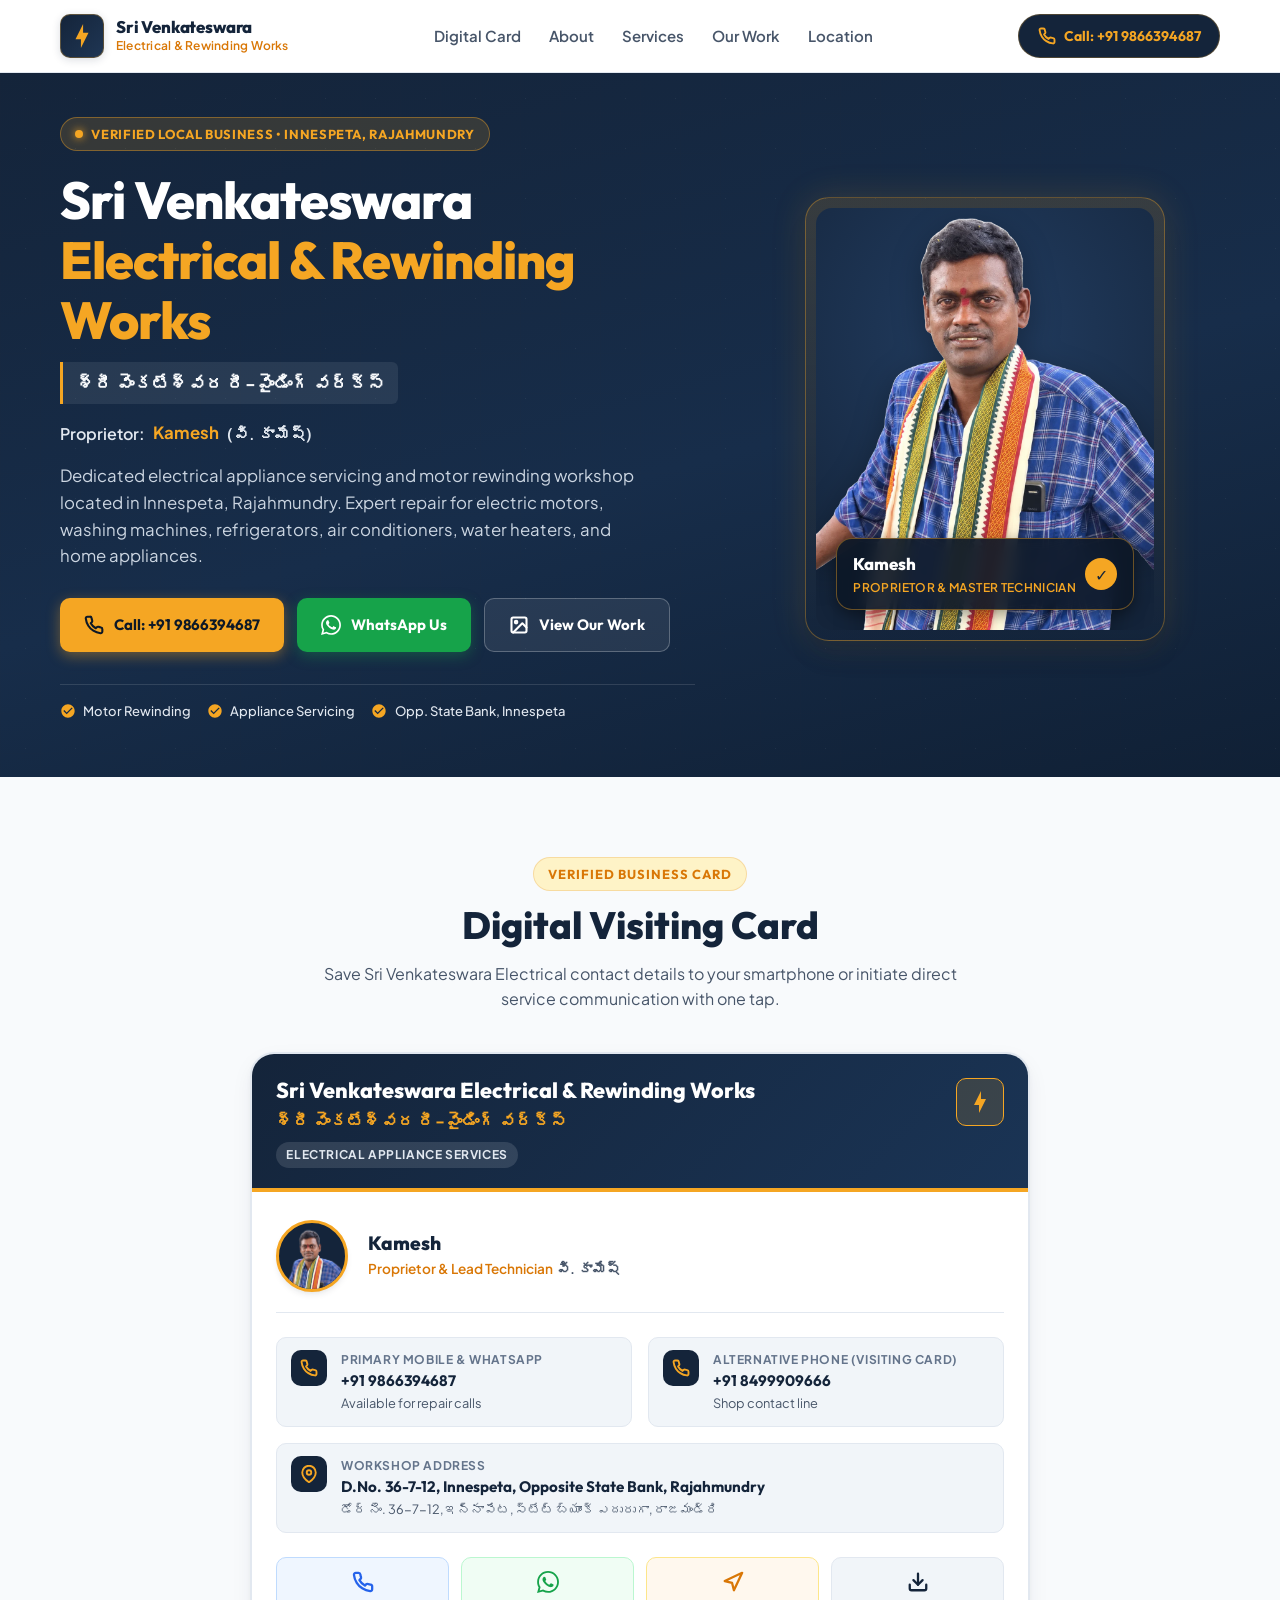
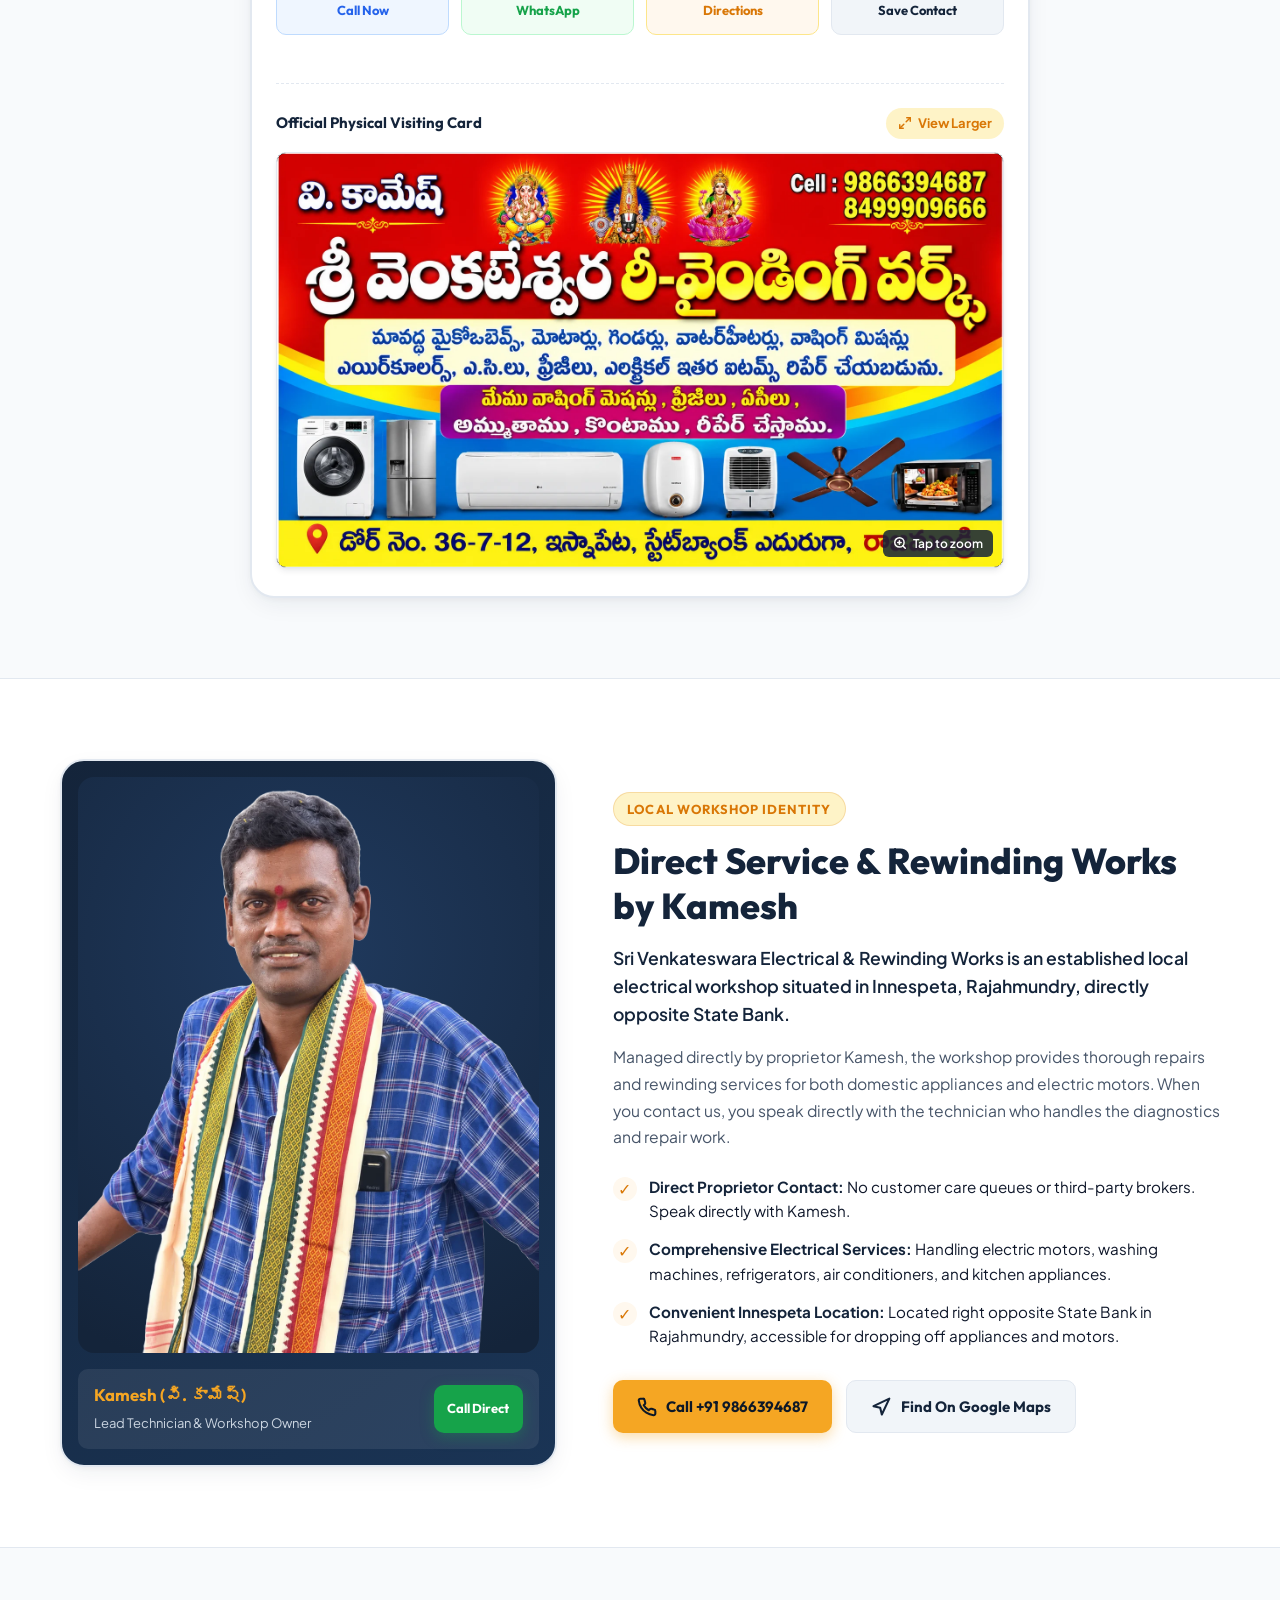
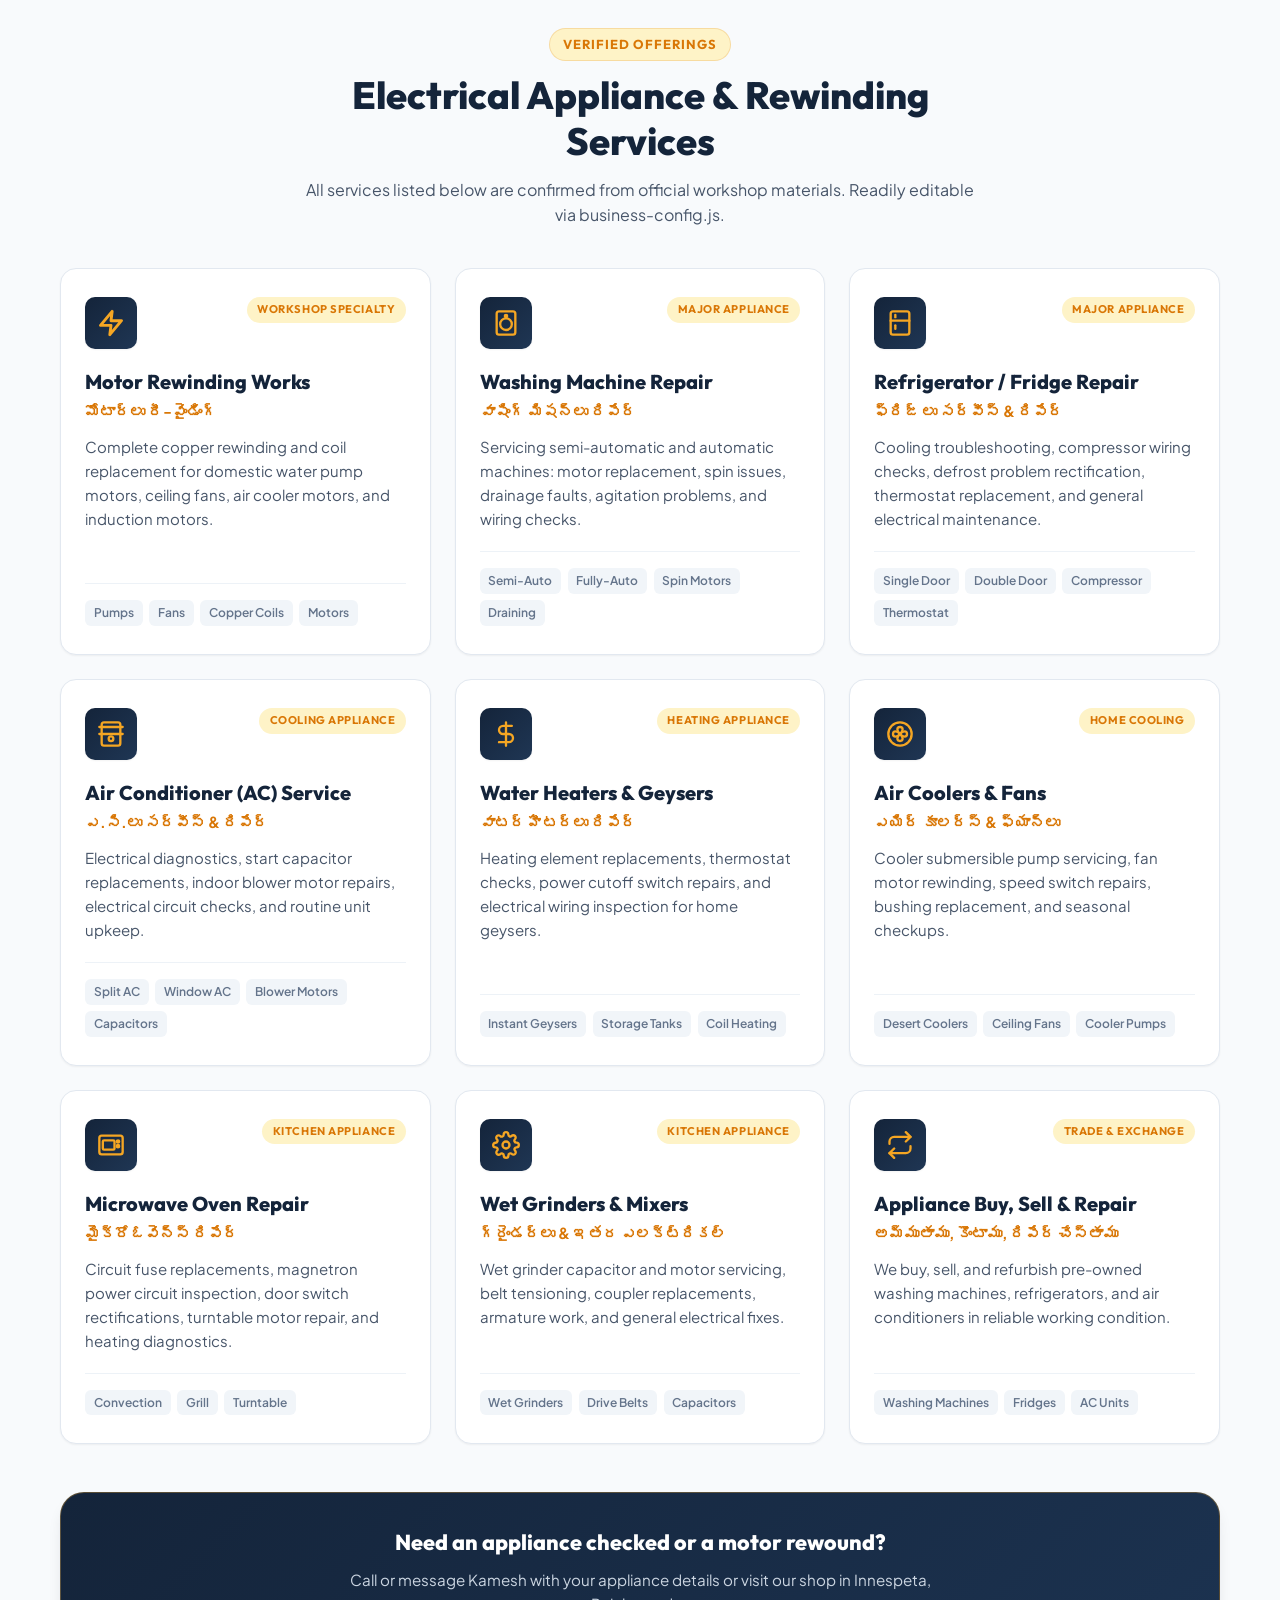
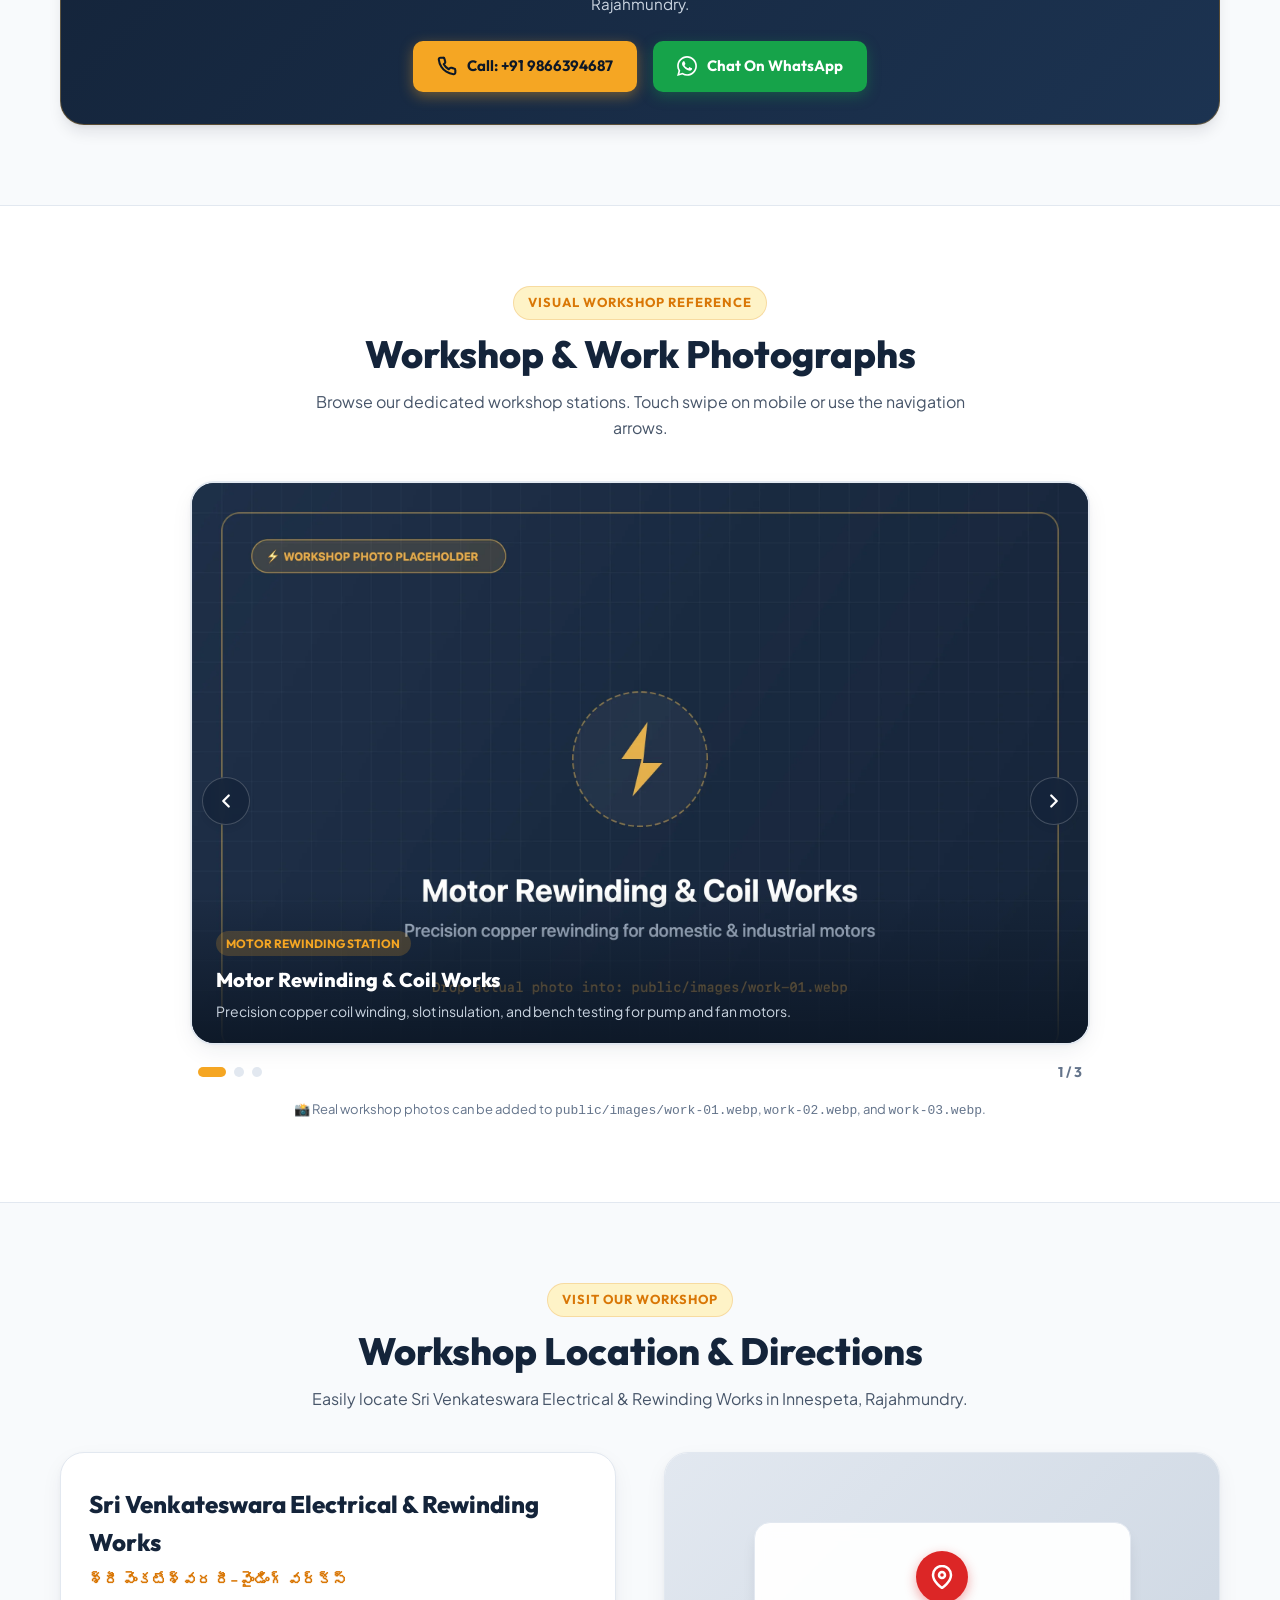
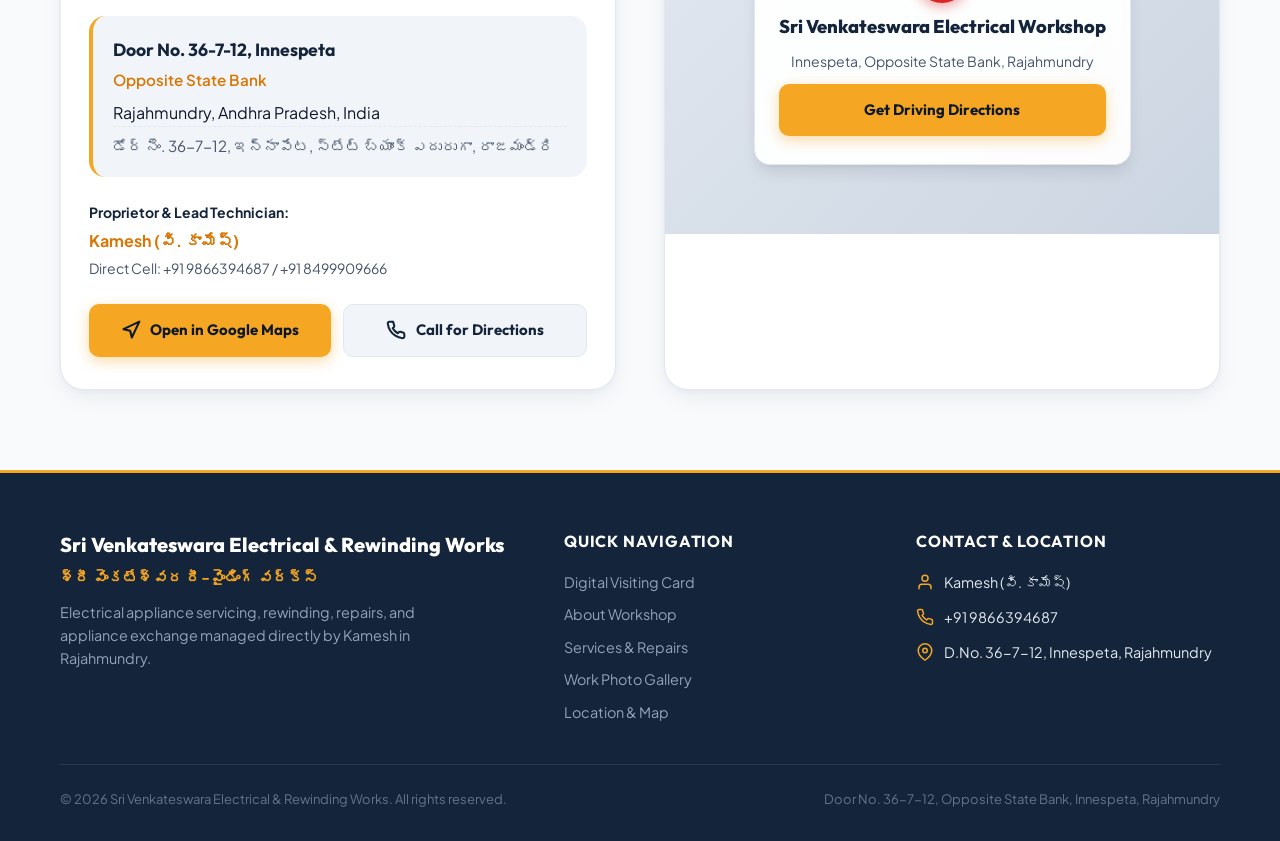
==== sri-venkateswara-electrical/index.html @ 60d4a134 "Initial release: Sri Venkateswara Electrical & Rewinding Works website" ====
<!DOCTYPE html>
<html lang="en">
<head>
  <meta charset="UTF-8">
  <meta name="viewport" content="width=device-width, initial-scale=1.0, viewport-fit=cover">
  <meta http-equiv="X-UA-Compatible" content="IE=edge">
  
  <!-- Primary Meta Tags -->
  <title>Sri Venkateswara Electrical &amp; Rewinding Works | Kamesh | Rajahmundry</title>
  <meta name="title" content="Sri Venkateswara Electrical &amp; Rewinding Works | Kamesh | Rajahmundry">
  <meta name="description" content="Electrical appliance servicing and motor rewinding works by Kamesh in Innespeta, Rajahmundry. Expert repair for motors, washing machines, refrigerators, ACs, geysers, and appliances. Call +91 9866394687.">
  <meta name="keywords" content="Sri Venkateswara Electrical, Kamesh, Motor Rewinding Rajahmundry, Washing Machine Repair Rajahmundry, Refrigerator Repair Innespeta, AC Service Rajahmundry, Electrical Works">
  <meta name="author" content="Sri Venkateswara Electrical &amp; Rewinding Works">
  <meta name="theme-color" content="#14243A">
  <meta name="robots" content="index, follow">

  <!-- Open Graph / Facebook -->
  <meta property="og:type" content="website">
  <meta property="og:title" content="Sri Venkateswara Electrical &amp; Rewinding Works | Rajahmundry">
  <meta property="og:description" content="Electrical appliance servicing &amp; motor rewinding works by Kamesh. Located in Innespeta, Opposite State Bank, Rajahmundry. Call +91 9866394687.">
  <meta property="og:image" content="public/images/visiting-card-front.png">
  <meta property="og:locale" content="en_IN">

  <!-- Favicon & Canonical -->
  <link rel="icon" type="image/svg+xml" href="favicon.svg">
  <link rel="apple-touch-icon" href="favicon.svg">
  <link rel="canonical" href="https://venkatesh-0007.github.io/SVER_works/">

  <!-- Google Fonts Preconnect & Stylesheets -->
  <link rel="preconnect" href="https://fonts.googleapis.com">
  <link rel="preconnect" href="https://fonts.gstatic.com" crossorigin>
  <link href="https://fonts.googleapis.com/css2?family=Outfit:wght@500;600;700;800&family=Plus+Jakarta+Sans:wght@400;500;600;700&display=swap" rel="stylesheet">

  <!-- Core CSS -->
  <link rel="stylesheet" href="styles.css">

  <!-- LocalBusiness Structured Data (JSON-LD) - strictly verified details -->
  <script type="application/ld+json">
  {
    "@context": "https://schema.org",
    "@type": "HomeAndConstructionBusiness",
    "name": "Sri Venkateswara Electrical & Rewinding Works",
    "alternateName": "శ్రీ వెంకటేశ్వర రీ-వైండింగ్ వర్క్స్",
    "image": "public/images/visiting-card-front.png",
    "telephone": "+919866394687",
    "founder": {
      "@type": "Person",
      "name": "Kamesh",
      "alternateName": "V. Kamesh (వి. కామేష్)"
    },
    "address": {
      "@type": "PostalAddress",
      "streetAddress": "Door No. 36-7-12, Innespeta, Opposite State Bank",
      "addressLocality": "Rajahmundry",
      "addressRegion": "Andhra Pradesh",
      "addressCountry": "IN"
    },
    "hasMap": "https://maps.app.goo.gl/VTHYkzrRNHAbTTAW9",
    "priceRange": "$$",
    "description": "Professional electrical appliance services and motor rewinding works in Innespeta, Rajahmundry. Specialized in motors, washing machines, refrigerators, and AC repair."
  }
  </script>
</head>
<body>

  <!-- Accessible Skip to Main Link -->
  <a href="#main-content" class="skip-link">Skip to main content</a>

  <!-- =========================================================================
       Site Header & Navigation
       ========================================================================= -->
  <header class="site-header" id="siteHeader">
    <div class="container header-container">
      <!-- Brand Logo / Emblem -->
      <a href="#hero" class="brand-identity" aria-label="Sri Venkateswara Electrical & Rewinding Works Home">
        <div class="brand-emblem" aria-hidden="true">
          <svg viewBox="0 0 24 24" fill="currentColor">
            <path d="M11 15H6l7-14v8h5l-7 14v-8z"/>
          </svg>
        </div>
        <div class="brand-text-block">
          <span class="brand-name">Sri Venkateswara</span>
          <span class="brand-tagline">Electrical &amp; Rewinding Works</span>
        </div>
      </a>

      <!-- Desktop Navigation Links -->
      <nav class="desktop-nav" aria-label="Main Navigation">
        <a href="#card" class="nav-link">Digital Card</a>
        <a href="#about" class="nav-link">About</a>
        <a href="#services" class="nav-link">Services</a>
        <a href="#gallery" class="nav-link">Our Work</a>
        <a href="#location" class="nav-link">Location</a>
      </nav>

      <!-- Header Action & Mobile Menu Toggle -->
      <div class="header-actions">
        <a href="tel:+919866394687" class="header-call-btn" data-action="phone" aria-label="Call Kamesh at Sri Venkateswara Electrical">
          <svg width="18" height="18" viewBox="0 0 24 24" fill="none" stroke="currentColor" stroke-width="2.5" stroke-linecap="round" stroke-linejoin="round" aria-hidden="true">
            <path d="M22 16.92v3a2 2 0 0 1-2.18 2 19.79 19.79 0 0 1-8.63-3.07 19.5 19.5 0 0 1-6-6 19.79 19.79 0 0 1-3.07-8.67A2 2 0 0 1 4.11 2h3a2 2 0 0 1 2 1.72 12.84 12.84 0 0 0 .7 2.81 2 2 0 0 1-.45 2.11L8.09 9.91a16 16 0 0 0 6 6l1.27-1.27a2 2 0 0 1 2.11-.45 12.84 12.84 0 0 0 2.81.7A2 2 0 0 1 22 16.92z"/>
          </svg>
          <span>Call: +91 9866394687</span>
        </a>

        <!-- Mobile Drawer Toggle -->
        <button type="button" class="mobile-menu-toggle" id="mobileMenuToggle" aria-label="Toggle navigation menu" aria-expanded="false" aria-controls="mobileDrawer">
          <span></span>
          <span></span>
          <span></span>
        </button>
      </div>
    </div>
  </header>

  <!-- Mobile Dropdown Drawer -->
  <div class="mobile-drawer" id="mobileDrawer" aria-hidden="true">
    <nav class="mobile-nav-list" aria-label="Mobile Navigation">
      <a href="#card" class="mobile-nav-link">
        <span>Digital Business Card</span>
        <svg width="18" height="18" viewBox="0 0 24 24" fill="none" stroke="currentColor" stroke-width="2.5" stroke-linecap="round" stroke-linejoin="round" aria-hidden="true"><polyline points="9 18 15 12 9 6"/></svg>
      </a>
      <a href="#about" class="mobile-nav-link">
        <span>About Workshop &amp; Owner</span>
        <svg width="18" height="18" viewBox="0 0 24 24" fill="none" stroke="currentColor" stroke-width="2.5" stroke-linecap="round" stroke-linejoin="round" aria-hidden="true"><polyline points="9 18 15 12 9 6"/></svg>
      </a>
      <a href="#services" class="mobile-nav-link">
        <span>Services &amp; Repairs</span>
        <svg width="18" height="18" viewBox="0 0 24 24" fill="none" stroke="currentColor" stroke-width="2.5" stroke-linecap="round" stroke-linejoin="round" aria-hidden="true"><polyline points="9 18 15 12 9 6"/></svg>
      </a>
      <a href="#gallery" class="mobile-nav-link">
        <span>Workshop Photo Gallery</span>
        <svg width="18" height="18" viewBox="0 0 24 24" fill="none" stroke="currentColor" stroke-width="2.5" stroke-linecap="round" stroke-linejoin="round" aria-hidden="true"><polyline points="9 18 15 12 9 6"/></svg>
      </a>
      <a href="#location" class="mobile-nav-link">
        <span>Location &amp; Directions</span>
        <svg width="18" height="18" viewBox="0 0 24 24" fill="none" stroke="currentColor" stroke-width="2.5" stroke-linecap="round" stroke-linejoin="round" aria-hidden="true"><polyline points="9 18 15 12 9 6"/></svg>
      </a>
    </nav>
    <div class="mobile-drawer-contact">
      <a href="tel:+919866394687" class="btn btn-primary-phone" data-action="phone">
        <svg width="18" height="18" viewBox="0 0 24 24" fill="none" stroke="currentColor" stroke-width="2.5" stroke-linecap="round" stroke-linejoin="round" aria-hidden="true">
          <path d="M22 16.92v3a2 2 0 0 1-2.18 2 19.79 19.79 0 0 1-8.63-3.07 19.5 19.5 0 0 1-6-6 19.79 19.79 0 0 1-3.07-8.67A2 2 0 0 1 4.11 2h3a2 2 0 0 1 2 1.72 12.84 12.84 0 0 0 .7 2.81 2 2 0 0 1-.45 2.11L8.09 9.91a16 16 0 0 0 6 6l1.27-1.27a2 2 0 0 1 2.11-.45 12.84 12.84 0 0 0 2.81.7A2 2 0 0 1 22 16.92z"/>
        </svg>
        Call Now: +91 9866394687
      </a>
      <a href="https://wa.me/919866394687" target="_blank" rel="noopener noreferrer" class="btn btn-whatsapp" data-action="whatsapp">
        <svg width="18" height="18" viewBox="0 0 24 24" fill="currentColor" aria-hidden="true">
          <path d="M.057 24l1.687-6.163c-1.041-1.804-1.588-3.849-1.587-5.946.003-6.556 5.338-11.891 11.893-11.891 3.181.001 6.167 1.24 8.413 3.488 2.245 2.248 3.481 5.236 3.48 8.414-.003 6.557-5.338 11.892-11.893 11.892-1.99-.001-3.951-.5-5.688-1.448l-6.305 1.654zm6.597-3.807c1.676.995 3.276 1.591 5.392 1.592 5.448 0 9.886-4.434 9.889-9.885.002-5.462-4.415-9.89-9.881-9.892-5.452 0-9.887 4.434-9.889 9.884-.001 2.225.651 3.891 1.746 5.634l-.999 3.648 3.742-.981zm11.387-5.464c-.074-.124-.272-.198-.57-.347-.297-.149-1.758-.868-2.031-.967-.272-.099-.47-.149-.669.149-.198.297-.768.967-.941 1.165-.173.198-.347.223-.644.074-.297-.149-1.255-.462-2.39-1.475-.883-.788-1.48-1.761-1.653-2.059-.173-.297-.018-.458.13-.606.134-.133.297-.347.446-.521.151-.172.2-.296.3-.495.099-.198.05-.372-.025-.521-.075-.148-.669-1.611-.916-2.206-.242-.579-.487-.501-.669-.51l-.57-.01c-.198 0-.52.074-.792.372s-1.04 1.016-1.04 2.479 1.065 2.876 1.213 3.074c.149.198 2.095 3.2 5.076 4.487.709.306 1.263.489 1.694.626.712.226 1.36.194 1.872.118.571-.085 1.758-.719 2.006-1.413.248-.695.248-1.29.173-1.414z"/>
        </svg>
        WhatsApp Conversation
      </a>
    </div>
  </div>

  <main id="main-content">
    <!-- =========================================================================
         Hero Section
         ========================================================================= -->
    <section class="hero-section" id="hero">
      <div class="hero-pattern" aria-hidden="true"></div>
      <div class="container hero-grid">
        <!-- Hero Text & CTA -->
        <div class="hero-content">
          <div class="hero-badge-pill">
            <span class="pulse-dot" aria-hidden="true"></span>
            <span>Verified Local Business • Innespeta, Rajahmundry</span>
          </div>

          <h1 class="hero-title">
            Sri Venkateswara <span class="hero-title-highlight">Electrical &amp; Rewinding Works</span>
          </h1>

          <div class="hero-telugu-banner" lang="te">
            శ్రీ వెంకటేశ్వర రీ-వైండింగ్ వర్క్స్
          </div>

          <div class="hero-owner-tag">
            <span>Proprietor:</span>
            <strong>Kamesh</strong>
            <span class="hero-owner-telugu">(వి. కామేష్)</span>
          </div>

          <p class="hero-description">
            Dedicated electrical appliance servicing and motor rewinding workshop located in Innespeta, Rajahmundry. Expert repair for electric motors, washing machines, refrigerators, air conditioners, water heaters, and home appliances.
          </p>

          <div class="hero-cta-group">
            <a href="tel:+919866394687" class="btn btn-primary-phone" data-action="phone" aria-label="Call Kamesh at Sri Venkateswara Electrical">
              <svg viewBox="0 0 24 24" fill="none" stroke="currentColor" stroke-width="2.5" stroke-linecap="round" stroke-linejoin="round" aria-hidden="true">
                <path d="M22 16.92v3a2 2 0 0 1-2.18 2 19.79 19.79 0 0 1-8.63-3.07 19.5 19.5 0 0 1-6-6 19.79 19.79 0 0 1-3.07-8.67A2 2 0 0 1 4.11 2h3a2 2 0 0 1 2 1.72 12.84 12.84 0 0 0 .7 2.81 2 2 0 0 1-.45 2.11L8.09 9.91a16 16 0 0 0 6 6l1.27-1.27a2 2 0 0 1 2.11-.45 12.84 12.84 0 0 0 2.81.7A2 2 0 0 1 22 16.92z"/>
              </svg>
              <span>Call: +91 9866394687</span>
            </a>

            <a href="https://wa.me/919866394687" target="_blank" rel="noopener noreferrer" class="btn btn-whatsapp" data-action="whatsapp" aria-label="Send WhatsApp message to Kamesh">
              <svg viewBox="0 0 24 24" fill="currentColor" aria-hidden="true">
                <path d="M.057 24l1.687-6.163c-1.041-1.804-1.588-3.849-1.587-5.946.003-6.556 5.338-11.891 11.893-11.891 3.181.001 6.167 1.24 8.413 3.488 2.245 2.248 3.481 5.236 3.48 8.414-.003 6.557-5.338 11.892-11.893 11.892-1.99-.001-3.951-.5-5.688-1.448l-6.305 1.654zm6.597-3.807c1.676.995 3.276 1.591 5.392 1.592 5.448 0 9.886-4.434 9.889-9.885.002-5.462-4.415-9.89-9.881-9.892-5.452 0-9.887 4.434-9.889 9.884-.001 2.225.651 3.891 1.746 5.634l-.999 3.648 3.742-.981zm11.387-5.464c-.074-.124-.272-.198-.57-.347-.297-.149-1.758-.868-2.031-.967-.272-.099-.47-.149-.669.149-.198.297-.768.967-.941 1.165-.173.198-.347.223-.644.074-.297-.149-1.255-.462-2.39-1.475-.883-.788-1.48-1.761-1.653-2.059-.173-.297-.018-.458.13-.606.134-.133.297-.347.446-.521.151-.172.2-.296.3-.495.099-.198.05-.372-.025-.521-.075-.148-.669-1.611-.916-2.206-.242-.579-.487-.501-.669-.51l-.57-.01c-.198 0-.52.074-.792.372s-1.04 1.016-1.04 2.479 1.065 2.876 1.213 3.074c.149.198 2.095 3.2 5.076 4.487.709.306 1.263.489 1.694.626.712.226 1.36.194 1.872.118.571-.085 1.758-.719 2.006-1.413.248-.695.248-1.29.173-1.414z"/>
              </svg>
              <span>WhatsApp Us</span>
            </a>

            <a href="#gallery" class="btn btn-secondary-outline">
              <svg viewBox="0 0 24 24" fill="none" stroke="currentColor" stroke-width="2.5" stroke-linecap="round" stroke-linejoin="round" aria-hidden="true">
                <rect x="3" y="3" width="18" height="18" rx="2" ry="2"/>
                <circle cx="8.5" cy="8.5" r="1.5"/>
                <polyline points="21 15 16 10 5 21"/>
              </svg>
              <span>View Our Work</span>
            </a>
          </div>

          <div class="hero-badges-row">
            <div class="hero-mini-badge">
              <svg viewBox="0 0 24 24" fill="currentColor" aria-hidden="true"><path d="M12 2C6.48 2 2 6.48 2 12s4.48 10 10 10 10-4.48 10-10S17.52 2 12 2zm-2 15l-5-5 1.41-1.41L10 14.17l7.59-7.59L19 8l-9 9z"/></svg>
              <span>Motor Rewinding</span>
            </div>
            <div class="hero-mini-badge">
              <svg viewBox="0 0 24 24" fill="currentColor" aria-hidden="true"><path d="M12 2C6.48 2 2 6.48 2 12s4.48 10 10 10 10-4.48 10-10S17.52 2 12 2zm-2 15l-5-5 1.41-1.41L10 14.17l7.59-7.59L19 8l-9 9z"/></svg>
              <span>Appliance Servicing</span>
            </div>
            <div class="hero-mini-badge">
              <svg viewBox="0 0 24 24" fill="currentColor" aria-hidden="true"><path d="M12 2C6.48 2 2 6.48 2 12s4.48 10 10 10 10-4.48 10-10S17.52 2 12 2zm-2 15l-5-5 1.41-1.41L10 14.17l7.59-7.59L19 8l-9 9z"/></svg>
              <span>Opp. State Bank, Innespeta</span>
            </div>
          </div>
        </div>

        <!-- Hero Owner Photo Spotlight Frame -->
        <div class="hero-image-col">
          <div class="hero-owner-frame">
            <div class="hero-owner-canvas">
              <picture>
                <source srcset="public/images/owner.webp" type="image/webp">
                <img src="public/images/owner.png" alt="Kamesh, Proprietor of Sri Venkateswara Electrical & Rewinding Works in Rajahmundry" class="hero-owner-img" width="543" height="724" loading="eager" fetchpriority="high" data-fallback="public/images/owner.jpg">
              </picture>
              
              <div class="hero-owner-badge">
                <div class="hero-owner-info">
                  <span class="hero-owner-title">Kamesh</span>
                  <span class="hero-owner-role">Proprietor &amp; Master Technician</span>
                </div>
                <div class="verified-icon-badge" title="Verified Workshop Proprietor" aria-hidden="true">✓</div>
              </div>
            </div>
          </div>
        </div>
      </div>
    </section>

    <!-- =========================================================================
         Digital Visiting Card Section
         ========================================================================= -->
    <section class="visiting-card-section section-padding" id="card">
      <div class="container">
        <div class="section-header">
          <span class="section-badge">Verified Business Card</span>
          <h2 class="section-title">Digital Visiting Card</h2>
          <p class="section-subtitle">
            Save Sri Venkateswara Electrical contact details to your smartphone or initiate direct service communication with one tap.
          </p>
        </div>

        <div class="digital-card-wrapper">
          <article class="digital-card-container" id="digitalCard">
            <!-- Card Header Ribbon -->
            <div class="card-header-ribbon">
              <div class="card-header-content">
                <div class="card-title-group">
                  <h3>Sri Venkateswara Electrical &amp; Rewinding Works</h3>
                  <span class="card-telugu-name" lang="te">శ్రీ వెంకటేశ్వర రీ-వైండింగ్ వర్క్స్</span>
                  <span class="card-category-badge">Electrical Appliance Services</span>
                </div>
                <div class="card-emblem-small" aria-hidden="true">
                  <svg width="24" height="24" viewBox="0 0 24 24" fill="currentColor">
                    <path d="M11 15H6l7-14v8h5l-7 14v-8z"/>
                  </svg>
                </div>
              </div>
            </div>

            <!-- Card Body -->
            <div class="card-body-content">
              <!-- Person Block -->
              <div class="card-person-block">
                <div class="card-avatar-wrap">
                  <img src="public/images/owner.webp" alt="Kamesh" width="72" height="72" loading="lazy" data-fallback="public/images/owner.png">
                </div>
                <div class="card-person-info">
                  <h4>Kamesh</h4>
                  <span class="card-person-role">Proprietor &amp; Lead Technician</span>
                  <span class="card-person-telugu" lang="te">వి. కామేష్</span>
                </div>
              </div>

              <!-- Contact Numbers & Location -->
              <div class="card-contact-list">
                <div class="card-contact-item">
                  <div class="card-contact-icon">
                    <svg width="18" height="18" viewBox="0 0 24 24" fill="none" stroke="currentColor" stroke-width="2.5" stroke-linecap="round" stroke-linejoin="round" aria-hidden="true">
                      <path d="M22 16.92v3a2 2 0 0 1-2.18 2 19.79 19.79 0 0 1-8.63-3.07 19.5 19.5 0 0 1-6-6 19.79 19.79 0 0 1-3.07-8.67A2 2 0 0 1 4.11 2h3a2 2 0 0 1 2 1.72 12.84 12.84 0 0 0 .7 2.81 2 2 0 0 1-.45 2.11L8.09 9.91a16 16 0 0 0 6 6l1.27-1.27a2 2 0 0 1 2.11-.45 12.84 12.84 0 0 0 2.81.7A2 2 0 0 1 22 16.92z"/>
                    </svg>
                  </div>
                  <div class="card-contact-data">
                    <span class="card-contact-label">Primary Mobile &amp; WhatsApp</span>
                    <a href="tel:+919866394687" class="card-contact-value" data-action="phone">+91 9866394687</a>
                    <span class="card-contact-sub">Available for repair calls</span>
                  </div>
                </div>

                <div class="card-contact-item">
                  <div class="card-contact-icon">
                    <svg width="18" height="18" viewBox="0 0 24 24" fill="none" stroke="currentColor" stroke-width="2.5" stroke-linecap="round" stroke-linejoin="round" aria-hidden="true">
                      <path d="M22 16.92v3a2 2 0 0 1-2.18 2 19.79 19.79 0 0 1-8.63-3.07 19.5 19.5 0 0 1-6-6 19.79 19.79 0 0 1-3.07-8.67A2 2 0 0 1 4.11 2h3a2 2 0 0 1 2 1.72 12.84 12.84 0 0 0 .7 2.81 2 2 0 0 1-.45 2.11L8.09 9.91a16 16 0 0 0 6 6l1.27-1.27a2 2 0 0 1 2.11-.45 12.84 12.84 0 0 0 2.81.7A2 2 0 0 1 22 16.92z"/>
                    </svg>
                  </div>
                  <div class="card-contact-data">
                    <span class="card-contact-label">Alternative Phone (Visiting Card)</span>
                    <a href="tel:+918499909666" class="card-contact-value">+91 8499909666</a>
                    <span class="card-contact-sub">Shop contact line</span>
                  </div>
                </div>

                <div class="card-contact-item" style="grid-column: 1 / -1;">
                  <div class="card-contact-icon">
                    <svg width="18" height="18" viewBox="0 0 24 24" fill="none" stroke="currentColor" stroke-width="2.5" stroke-linecap="round" stroke-linejoin="round" aria-hidden="true">
                      <path d="M21 10c0 7-9 13-9 13s-9-6-9-13a9 9 0 0 1 18 0z"/>
                      <circle cx="12" cy="10" r="3"/>
                    </svg>
                  </div>
                  <div class="card-contact-data">
                    <span class="card-contact-label">Workshop Address</span>
                    <span class="card-contact-value">D.No. 36-7-12, Innespeta, Opposite State Bank, Rajahmundry</span>
                    <span class="card-contact-sub" lang="te">డోర్ నెం. 36-7-12, ఇన్నాపేట, స్టేట్ బ్యాంక్ ఎదురుగా, రాజమండ్రి</span>
                  </div>
                </div>
              </div>

              <!-- 4 Essential Actions: Call, WhatsApp, Directions, Save Contact -->
              <div class="card-actions-grid">
                <a href="tel:+919866394687" class="card-btn btn-call" data-action="phone" aria-label="Call Kamesh">
                  <svg viewBox="0 0 24 24" fill="none" stroke="currentColor" stroke-width="2.5" stroke-linecap="round" stroke-linejoin="round" aria-hidden="true">
                    <path d="M22 16.92v3a2 2 0 0 1-2.18 2 19.79 19.79 0 0 1-8.63-3.07 19.5 19.5 0 0 1-6-6 19.79 19.79 0 0 1-3.07-8.67A2 2 0 0 1 4.11 2h3a2 2 0 0 1 2 1.72 12.84 12.84 0 0 0 .7 2.81 2 2 0 0 1-.45 2.11L8.09 9.91a16 16 0 0 0 6 6l1.27-1.27a2 2 0 0 1 2.11-.45 12.84 12.84 0 0 0 2.81.7A2 2 0 0 1 22 16.92z"/>
                  </svg>
                  <span>Call Now</span>
                </a>

                <a href="https://wa.me/919866394687" target="_blank" rel="noopener noreferrer" class="card-btn btn-wa" data-action="whatsapp" aria-label="Open WhatsApp conversation with Kamesh">
                  <svg viewBox="0 0 24 24" fill="currentColor" aria-hidden="true">
                    <path d="M.057 24l1.687-6.163c-1.041-1.804-1.588-3.849-1.587-5.946.003-6.556 5.338-11.891 11.893-11.891 3.181.001 6.167 1.24 8.413 3.488 2.245 2.248 3.481 5.236 3.48 8.414-.003 6.557-5.338 11.892-11.893 11.892-1.99-.001-3.951-.5-5.688-1.448l-6.305 1.654zm6.597-3.807c1.676.995 3.276 1.591 5.392 1.592 5.448 0 9.886-4.434 9.889-9.885.002-5.462-4.415-9.89-9.881-9.892-5.452 0-9.887 4.434-9.889 9.884-.001 2.225.651 3.891 1.746 5.634l-.999 3.648 3.742-.981zm11.387-5.464c-.074-.124-.272-.198-.57-.347-.297-.149-1.758-.868-2.031-.967-.272-.099-.47-.149-.669.149-.198.297-.768.967-.941 1.165-.173.198-.347.223-.644.074-.297-.149-1.255-.462-2.39-1.475-.883-.788-1.48-1.761-1.653-2.059-.173-.297-.018-.458.13-.606.134-.133.297-.347.446-.521.151-.172.2-.296.3-.495.099-.198.05-.372-.025-.521-.075-.148-.669-1.611-.916-2.206-.242-.579-.487-.501-.669-.51l-.57-.01c-.198 0-.52.074-.792.372s-1.04 1.016-1.04 2.479 1.065 2.876 1.213 3.074c.149.198 2.095 3.2 5.076 4.487.709.306 1.263.489 1.694.626.712.226 1.36.194 1.872.118.571-.085 1.758-.719 2.006-1.413.248-.695.248-1.29.173-1.414z"/>
                  </svg>
                  <span>WhatsApp</span>
                </a>

                <a href="https://maps.app.goo.gl/VTHYkzrRNHAbTTAW9" target="_blank" rel="noopener noreferrer" class="card-btn btn-map" data-action="directions" aria-label="Open workshop location in Google Maps">
                  <svg viewBox="0 0 24 24" fill="none" stroke="currentColor" stroke-width="2.5" stroke-linecap="round" stroke-linejoin="round" aria-hidden="true">
                    <polygon points="3 11 22 2 13 21 11 13 3 11"/>
                  </svg>
                  <span>Directions</span>
                </a>

                <button type="button" class="card-btn btn-vcf js-download-vcf" aria-label="Save Kamesh's contact to phone as vCard">
                  <svg viewBox="0 0 24 24" fill="none" stroke="currentColor" stroke-width="2.5" stroke-linecap="round" stroke-linejoin="round" aria-hidden="true">
                    <path d="M21 15v4a2 2 0 0 1-2 2H5a2 2 0 0 1-2-2v-4"/>
                    <polyline points="7 10 12 15 17 10"/>
                    <line x1="12" y1="15" x2="12" y2="3"/>
                  </svg>
                  <span>Save Contact</span>
                </button>
              </div>

              <!-- Physical Card View Component -->
              <div class="visiting-card-physical-preview">
                <div class="card-preview-header">
                  <h5>Official Physical Visiting Card</h5>
                  <button type="button" class="preview-expand-btn js-open-card-modal" aria-label="Enlarge visiting card image">
                    <svg width="14" height="14" viewBox="0 0 24 24" fill="none" stroke="currentColor" stroke-width="2.5" stroke-linecap="round" stroke-linejoin="round" aria-hidden="true">
                      <polyline points="15 3 21 3 21 9"/>
                      <polyline points="9 21 3 21 3 15"/>
                      <line x1="21" y1="3" x2="14" y2="10"/>
                      <line x1="3" y1="21" x2="10" y2="14"/>
                    </svg>
                    <span>View Larger</span>
                  </button>
                </div>

                <figure class="physical-card-figure js-open-card-modal" tabindex="0" role="button" aria-label="Click to enlarge visiting card">
                  <picture>
                    <source srcset="public/images/visiting-card-front.webp" type="image/webp">
                    <img src="public/images/visiting-card-front.png" alt="Official printed visiting card of Sri Venkateswara Electrical & Rewinding Works, showing phone numbers 9866394687, 8499909666 and address in Rajahmundry" class="physical-card-img" width="830" height="474" loading="lazy" data-fallback="public/images/visiting-card-front.jpg">
                  </picture>
                  <div class="figure-overlay-hint" aria-hidden="true">
                    <svg width="14" height="14" viewBox="0 0 24 24" fill="none" stroke="currentColor" stroke-width="2.5" stroke-linecap="round" stroke-linejoin="round"><circle cx="11" cy="11" r="8"/><line x1="21" y1="21" x2="16.65" y2="16.65"/><line x1="11" y1="8" x2="11" y2="14"/><line x1="8" y1="11" x2="14" y2="11"/></svg>
                    <span>Tap to zoom</span>
                  </div>
                </figure>
              </div>
            </div>
          </article>
        </div>
      </div>
    </section>

    <!-- =========================================================================
         About Section
         ========================================================================= -->
    <section class="about-section section-padding" id="about">
      <div class="container">
        <div class="about-grid">
          <!-- Owner Image Showcase -->
          <div class="about-image-card">
            <div class="about-photo-wrap">
              <picture>
                <source srcset="public/images/owner.webp" type="image/webp">
                <img src="public/images/owner.png" alt="Kamesh, owner of Sri Venkateswara Electrical & Rewinding Works" width="543" height="724" loading="lazy" data-fallback="public/images/owner.jpg">
              </picture>
            </div>
            <div class="about-caption-box">
              <div class="about-caption-text">
                <strong>Kamesh (వి. కామేష్)</strong>
                <span>Lead Technician &amp; Workshop Owner</span>
              </div>
              <a href="tel:+919866394687" class="btn btn-whatsapp" style="padding: 0.5rem 0.85rem; font-size: 0.8125rem;" data-action="phone">
                Call Direct
              </a>
            </div>
          </div>

          <!-- About Text Content -->
          <div class="about-text-content">
            <span class="section-badge">Local Workshop Identity</span>
            <h2>Direct Service &amp; Rewinding Works by Kamesh</h2>
            
            <p class="about-lead">
              Sri Venkateswara Electrical &amp; Rewinding Works is an established local electrical workshop situated in Innespeta, Rajahmundry, directly opposite State Bank.
            </p>

            <p class="about-body">
              Managed directly by proprietor Kamesh, the workshop provides thorough repairs and rewinding services for both domestic appliances and electric motors. When you contact us, you speak directly with the technician who handles the diagnostics and repair work.
            </p>

            <div class="about-highlights-list">
              <div class="about-highlight-item">
                <div class="about-highlight-icon" aria-hidden="true">✓</div>
                <div class="about-highlight-text">
                  <strong>Direct Proprietor Contact:</strong> No customer care queues or third-party brokers. Speak directly with Kamesh.
                </div>
              </div>

              <div class="about-highlight-item">
                <div class="about-highlight-icon" aria-hidden="true">✓</div>
                <div class="about-highlight-text">
                  <strong>Comprehensive Electrical Services:</strong> Handling electric motors, washing machines, refrigerators, air conditioners, and kitchen appliances.
                </div>
              </div>

              <div class="about-highlight-item">
                <div class="about-highlight-icon" aria-hidden="true">✓</div>
                <div class="about-highlight-text">
                  <strong>Convenient Innespeta Location:</strong> Located right opposite State Bank in Rajahmundry, accessible for dropping off appliances and motors.
                </div>
              </div>
            </div>

            <div class="hero-cta-group" style="margin-bottom: 0;">
              <a href="tel:+919866394687" class="btn btn-primary-phone" data-action="phone">
                <svg width="18" height="18" viewBox="0 0 24 24" fill="none" stroke="currentColor" stroke-width="2.5" stroke-linecap="round" stroke-linejoin="round" aria-hidden="true">
                  <path d="M22 16.92v3a2 2 0 0 1-2.18 2 19.79 19.79 0 0 1-8.63-3.07 19.5 19.5 0 0 1-6-6 19.79 19.79 0 0 1-3.07-8.67A2 2 0 0 1 4.11 2h3a2 2 0 0 1 2 1.72 12.84 12.84 0 0 0 .7 2.81 2 2 0 0 1-.45 2.11L8.09 9.91a16 16 0 0 0 6 6l1.27-1.27a2 2 0 0 1 2.11-.45 12.84 12.84 0 0 0 2.81.7A2 2 0 0 1 22 16.92z"/>
                </svg>
                Call +91 9866394687
              </a>
              <a href="https://maps.app.goo.gl/VTHYkzrRNHAbTTAW9" target="_blank" rel="noopener noreferrer" class="btn btn-secondary-outline" style="color: var(--color-navy); border-color: var(--color-border); background: var(--color-bg-muted);" data-action="directions">
                <svg width="18" height="18" viewBox="0 0 24 24" fill="none" stroke="currentColor" stroke-width="2.5" stroke-linecap="round" stroke-linejoin="round" aria-hidden="true">
                  <polygon points="3 11 22 2 13 21 11 13 3 11"/>
                </svg>
                Find On Google Maps
              </a>
            </div>
          </div>
        </div>
      </div>
    </section>

    <!-- =========================================================================
         Verified Services Section
         ========================================================================= -->
    <section class="services-section section-padding" id="services">
      <div class="container">
        <div class="section-header">
          <span class="section-badge">Verified Offerings</span>
          <h2 class="section-title">Electrical Appliance &amp; Rewinding Services</h2>
          <p class="section-subtitle">
            All services listed below are confirmed from official workshop materials. Readily editable via business-config.js.
          </p>
        </div>

        <div class="services-grid" id="servicesContainer">
          <!-- Card 1: Motor Rewinding -->
          <article class="service-card">
            <div>
              <div class="service-card-top">
                <div class="service-icon-box" aria-hidden="true">
                  <svg viewBox="0 0 24 24" fill="none" stroke="currentColor" stroke-width="2.5" stroke-linecap="round" stroke-linejoin="round">
                    <polygon points="13 2 3 14 12 14 11 22 21 10 12 10 13 2"/>
                  </svg>
                </div>
                <span class="service-badge">Workshop Specialty</span>
              </div>
              <h3 class="service-title">Motor Rewinding Works</h3>
              <span class="service-telugu-title" lang="te">మోటార్లు రీ-వైండింగ్</span>
              <p class="service-desc">
                Complete copper rewinding and coil replacement for domestic water pump motors, ceiling fans, air cooler motors, and induction motors.
              </p>
            </div>
            <div class="service-tags">
              <span class="service-tag">Pumps</span>
              <span class="service-tag">Fans</span>
              <span class="service-tag">Copper Coils</span>
              <span class="service-tag">Motors</span>
            </div>
          </article>

          <!-- Card 2: Washing Machines -->
          <article class="service-card">
            <div>
              <div class="service-card-top">
                <div class="service-icon-box" aria-hidden="true">
                  <svg viewBox="0 0 24 24" fill="none" stroke="currentColor" stroke-width="2" stroke-linecap="round" stroke-linejoin="round">
                    <rect x="4" y="2" width="16" height="20" rx="2"/>
                    <circle cx="12" cy="13" r="5"/>
                    <circle cx="12" cy="6" r="1"/>
                  </svg>
                </div>
                <span class="service-badge">Major Appliance</span>
              </div>
              <h3 class="service-title">Washing Machine Repair</h3>
              <span class="service-telugu-title" lang="te">వాషింగ్ మిషన్లు రిపేర్</span>
              <p class="service-desc">
                Servicing semi-automatic and automatic machines: motor replacement, spin issues, drainage faults, agitation problems, and wiring checks.
              </p>
            </div>
            <div class="service-tags">
              <span class="service-tag">Semi-Auto</span>
              <span class="service-tag">Fully-Auto</span>
              <span class="service-tag">Spin Motors</span>
              <span class="service-tag">Draining</span>
            </div>
          </article>

          <!-- Card 3: Refrigerators -->
          <article class="service-card">
            <div>
              <div class="service-card-top">
                <div class="service-icon-box" aria-hidden="true">
                  <svg viewBox="0 0 24 24" fill="none" stroke="currentColor" stroke-width="2" stroke-linecap="round" stroke-linejoin="round">
                    <rect x="4" y="2" width="16" height="20" rx="2"/>
                    <line x1="4" y1="10" x2="20" y2="10"/>
                    <line x1="8" y1="5" x2="8" y2="7"/>
                    <line x1="8" y1="14" x2="8" y2="17"/>
                  </svg>
                </div>
                <span class="service-badge">Major Appliance</span>
              </div>
              <h3 class="service-title">Refrigerator / Fridge Repair</h3>
              <span class="service-telugu-title" lang="te">ఫ్రిజ్ లు సర్వీస్ &amp; రిపేర్</span>
              <p class="service-desc">
                Cooling troubleshooting, compressor wiring checks, defrost problem rectification, thermostat replacement, and general electrical maintenance.
              </p>
            </div>
            <div class="service-tags">
              <span class="service-tag">Single Door</span>
              <span class="service-tag">Double Door</span>
              <span class="service-tag">Compressor</span>
              <span class="service-tag">Thermostat</span>
            </div>
          </article>

          <!-- Card 4: Air Conditioners -->
          <article class="service-card">
            <div>
              <div class="service-card-top">
                <div class="service-icon-box" aria-hidden="true">
                  <svg viewBox="0 0 24 24" fill="none" stroke="currentColor" stroke-width="2" stroke-linecap="round" stroke-linejoin="round">
                    <line x1="2" y1="6" x2="22" y2="6"/>
                    <line x1="2" y1="12" x2="22" y2="12"/>
                    <rect x="4" y="2" width="16" height="20" rx="2"/>
                    <circle cx="12" cy="16" r="2"/>
                  </svg>
                </div>
                <span class="service-badge">Cooling Appliance</span>
              </div>
              <h3 class="service-title">Air Conditioner (AC) Service</h3>
              <span class="service-telugu-title" lang="te">ఎ.సి.లు సర్వీస్ &amp; రిపేర్</span>
              <p class="service-desc">
                Electrical diagnostics, start capacitor replacements, indoor blower motor repairs, electrical circuit checks, and routine unit upkeep.
              </p>
            </div>
            <div class="service-tags">
              <span class="service-tag">Split AC</span>
              <span class="service-tag">Window AC</span>
              <span class="service-tag">Blower Motors</span>
              <span class="service-tag">Capacitors</span>
            </div>
          </article>

          <!-- Card 5: Water Heaters -->
          <article class="service-card">
            <div>
              <div class="service-card-top">
                <div class="service-icon-box" aria-hidden="true">
                  <svg viewBox="0 0 24 24" fill="none" stroke="currentColor" stroke-width="2" stroke-linecap="round" stroke-linejoin="round">
                    <path d="M12 2v20M17 5H9.5a3.5 3.5 0 0 0 0 7h5a3.5 3.5 0 0 1 0 7H6"/>
                  </svg>
                </div>
                <span class="service-badge">Heating Appliance</span>
              </div>
              <h3 class="service-title">Water Heaters &amp; Geysers</h3>
              <span class="service-telugu-title" lang="te">వాటర్ హీటర్లు రిపేర్</span>
              <p class="service-desc">
                Heating element replacements, thermostat checks, power cutoff switch repairs, and electrical wiring inspection for home geysers.
              </p>
            </div>
            <div class="service-tags">
              <span class="service-tag">Instant Geysers</span>
              <span class="service-tag">Storage Tanks</span>
              <span class="service-tag">Coil Heating</span>
            </div>
          </article>

          <!-- Card 6: Air Coolers & Fans -->
          <article class="service-card">
            <div>
              <div class="service-card-top">
                <div class="service-icon-box" aria-hidden="true">
                  <svg viewBox="0 0 24 24" fill="none" stroke="currentColor" stroke-width="2" stroke-linecap="round" stroke-linejoin="round">
                    <circle cx="12" cy="12" r="10"/>
                    <path d="M12 12c2.5-3 6-3 6 0s-3.5 3-6 0z"/>
                    <path d="M12 12c-3-2.5-3-6 0-6s3 3.5 0 6z"/>
                    <path d="M12 12c-2.5 3-6 3-6 0s3.5-3 6 0z"/>
                    <path d="M12 12c3 2.5 3 6 0 6s-3-3.5 0-6z"/>
                  </svg>
                </div>
                <span class="service-badge">Home Cooling</span>
              </div>
              <h3 class="service-title">Air Coolers &amp; Fans</h3>
              <span class="service-telugu-title" lang="te">ఎయిర్ కూలర్స్ &amp; ఫ్యాన్లు</span>
              <p class="service-desc">
                Cooler submersible pump servicing, fan motor rewinding, speed switch repairs, bushing replacement, and seasonal checkups.
              </p>
            </div>
            <div class="service-tags">
              <span class="service-tag">Desert Coolers</span>
              <span class="service-tag">Ceiling Fans</span>
              <span class="service-tag">Cooler Pumps</span>
            </div>
          </article>

          <!-- Card 7: Microwave Ovens -->
          <article class="service-card">
            <div>
              <div class="service-card-top">
                <div class="service-icon-box" aria-hidden="true">
                  <svg viewBox="0 0 24 24" fill="none" stroke="currentColor" stroke-width="2" stroke-linecap="round" stroke-linejoin="round">
                    <rect x="2" y="4" width="20" height="16" rx="2"/>
                    <rect x="5" y="8" width="10" height="8" rx="1"/>
                    <circle cx="18" cy="9" r="1"/>
                    <circle cx="18" cy="13" r="1"/>
                  </svg>
                </div>
                <span class="service-badge">Kitchen Appliance</span>
              </div>
              <h3 class="service-title">Microwave Oven Repair</h3>
              <span class="service-telugu-title" lang="te">మైక్రోఓవెన్స్ రిపేర్</span>
              <p class="service-desc">
                Circuit fuse replacements, magnetron power circuit inspection, door switch rectifications, turntable motor repair, and heating diagnostics.
              </p>
            </div>
            <div class="service-tags">
              <span class="service-tag">Convection</span>
              <span class="service-tag">Grill</span>
              <span class="service-tag">Turntable</span>
            </div>
          </article>

          <!-- Card 8: Wet Grinders & Small Appliances -->
          <article class="service-card">
            <div>
              <div class="service-card-top">
                <div class="service-icon-box" aria-hidden="true">
                  <svg viewBox="0 0 24 24" fill="none" stroke="currentColor" stroke-width="2" stroke-linecap="round" stroke-linejoin="round">
                    <circle cx="12" cy="12" r="3"/>
                    <path d="M19.4 15a1.65 1.65 0 0 0 .33 1.82l.06.06a2 2 0 0 1 0 2.83 2 2 0 0 1-2.83 0l-.06-.06a1.65 1.65 0 0 0-1.82-.33 1.65 1.65 0 0 0-1 1.51V21a2 2 0 0 1-2 2 2 2 0 0 1-2-2v-.09A1.65 1.65 0 0 0 9 19.4a1.65 1.65 0 0 0-1.82.33l-.06.06a2 2 0 0 1-2.83 0 2 2 0 0 1 0-2.83l.06-.06a1.65 1.65 0 0 0 .33-1.82 1.65 1.65 0 0 0-1.51-1H3a2 2 0 0 1-2-2 2 2 0 0 1 2-2h.09A1.65 1.65 0 0 0 4.6 9a1.65 1.65 0 0 0-.33-1.82l-.06-.06a2 2 0 0 1 0-2.83 2 2 0 0 1 2.83 0l.06.06a1.65 1.65 0 0 0 1.82.33H9a1.65 1.65 0 0 0 1-1.51V3a2 2 0 0 1 2-2 2 2 0 0 1 2 2v.09a1.65 1.65 0 0 0 1 1.51 1.65 1.65 0 0 0 1.82-.33l.06-.06a2 2 0 0 1 2.83 0 2 2 0 0 1 0 2.83l-.06.06a1.65 1.65 0 0 0-.33 1.82V9a1.65 1.65 0 0 0 1.51 1H21a2 2 0 0 1 2 2 2 2 0 0 1-2 2h-.09a1.65 1.65 0 0 0-1.51 1z"/>
                  </svg>
                </div>
                <span class="service-badge">Kitchen Appliance</span>
              </div>
              <h3 class="service-title">Wet Grinders &amp; Mixers</h3>
              <span class="service-telugu-title" lang="te">గ్రైండర్లు &amp; ఇతర ఎలక్ట్రికల్</span>
              <p class="service-desc">
                Wet grinder capacitor and motor servicing, belt tensioning, coupler replacements, armature work, and general electrical fixes.
              </p>
            </div>
            <div class="service-tags">
              <span class="service-tag">Wet Grinders</span>
              <span class="service-tag">Drive Belts</span>
              <span class="service-tag">Capacitors</span>
            </div>
          </article>

          <!-- Card 9: Appliance Trade (Buy / Sell / Repair) -->
          <article class="service-card">
            <div>
              <div class="service-card-top">
                <div class="service-icon-box" aria-hidden="true">
                  <svg viewBox="0 0 24 24" fill="none" stroke="currentColor" stroke-width="2" stroke-linecap="round" stroke-linejoin="round">
                    <polyline points="17 1 21 5 17 9"/>
                    <path d="M3 11V9a4 4 0 0 1 4-4h14"/>
                    <polyline points="7 23 3 19 7 15"/>
                    <path d="M21 13v2a4 4 0 0 1-4 4H3"/>
                  </svg>
                </div>
                <span class="service-badge">Trade &amp; Exchange</span>
              </div>
              <h3 class="service-title">Appliance Buy, Sell &amp; Repair</h3>
              <span class="service-telugu-title" lang="te">అమ్ముతాము, కొంటాము, రిపేర్ చేస్తాము</span>
              <p class="service-desc">
                We buy, sell, and refurbish pre-owned washing machines, refrigerators, and air conditioners in reliable working condition.
              </p>
            </div>
            <div class="service-tags">
              <span class="service-tag">Washing Machines</span>
              <span class="service-tag">Fridges</span>
              <span class="service-tag">AC Units</span>
            </div>
          </article>
        </div>

        <!-- Banner for Service Inquiry -->
        <div class="services-footer-banner">
          <h3>Need an appliance checked or a motor rewound?</h3>
          <p>
            Call or message Kamesh with your appliance details or visit our shop in Innespeta, Rajahmundry.
          </p>
          <div class="banner-btn-group">
            <a href="tel:+919866394687" class="btn btn-primary-phone" data-action="phone">
              <svg width="18" height="18" viewBox="0 0 24 24" fill="none" stroke="currentColor" stroke-width="2.5" stroke-linecap="round" stroke-linejoin="round" aria-hidden="true">
                <path d="M22 16.92v3a2 2 0 0 1-2.18 2 19.79 19.79 0 0 1-8.63-3.07 19.5 19.5 0 0 1-6-6 19.79 19.79 0 0 1-3.07-8.67A2 2 0 0 1 4.11 2h3a2 2 0 0 1 2 1.72 12.84 12.84 0 0 0 .7 2.81 2 2 0 0 1-.45 2.11L8.09 9.91a16 16 0 0 0 6 6l1.27-1.27a2 2 0 0 1 2.11-.45 12.84 12.84 0 0 0 2.81.7A2 2 0 0 1 22 16.92z"/>
              </svg>
              Call: +91 9866394687
            </a>
            <a href="https://wa.me/919866394687" target="_blank" rel="noopener noreferrer" class="btn btn-whatsapp" data-action="whatsapp">
              <svg width="18" height="18" viewBox="0 0 24 24" fill="currentColor" aria-hidden="true">
                <path d="M.057 24l1.687-6.163c-1.041-1.804-1.588-3.849-1.587-5.946.003-6.556 5.338-11.891 11.893-11.891 3.181.001 6.167 1.24 8.413 3.488 2.245 2.248 3.481 5.236 3.48 8.414-.003 6.557-5.338 11.892-11.893 11.892-1.99-.001-3.951-.5-5.688-1.448l-6.305 1.654zm6.597-3.807c1.676.995 3.276 1.591 5.392 1.592 5.448 0 9.886-4.434 9.889-9.885.002-5.462-4.415-9.89-9.881-9.892-5.452 0-9.887 4.434-9.889 9.884-.001 2.225.651 3.891 1.746 5.634l-.999 3.648 3.742-.981zm11.387-5.464c-.074-.124-.272-.198-.57-.347-.297-.149-1.758-.868-2.031-.967-.272-.099-.47-.149-.669.149-.198.297-.768.967-.941 1.165-.173.198-.347.223-.644.074-.297-.149-1.255-.462-2.39-1.475-.883-.788-1.48-1.761-1.653-2.059-.173-.297-.018-.458.13-.606.134-.133.297-.347.446-.521.151-.172.2-.296.3-.495.099-.198.05-.372-.025-.521-.075-.148-.669-1.611-.916-2.206-.242-.579-.487-.501-.669-.51l-.57-.01c-.198 0-.52.074-.792.372s-1.04 1.016-1.04 2.479 1.065 2.876 1.213 3.074c.149.198 2.095 3.2 5.076 4.487.709.306 1.263.489 1.694.626.712.226 1.36.194 1.872.118.571-.085 1.758-.719 2.006-1.413.248-.695.248-1.29.173-1.414z"/>
              </svg>
              Chat On WhatsApp
            </a>
          </div>
        </div>
      </div>
    </section>

    <!-- =========================================================================
         Work Photo Carousel Section
         ========================================================================= -->
    <section class="gallery-section section-padding" id="gallery">
      <div class="container">
        <div class="section-header">
          <span class="section-badge">Visual Workshop Reference</span>
          <h2 class="section-title">Workshop &amp; Work Photographs</h2>
          <p class="section-subtitle">
            Browse our dedicated workshop stations. Touch swipe on mobile or use the navigation arrows.
          </p>
        </div>

        <div class="carousel-container" aria-roledescription="carousel" aria-label="Workshop and work photo carousel">
          <!-- Previous Button -->
          <button type="button" class="carousel-btn prev" id="carouselPrev" aria-label="Previous slide">
            <svg width="22" height="22" viewBox="0 0 24 24" fill="none" stroke="currentColor" stroke-width="2.5" stroke-linecap="round" stroke-linejoin="round" aria-hidden="true">
              <polyline points="15 18 9 12 15 6"/>
            </svg>
          </button>

          <!-- Carousel Track Wrapper -->
          <div class="carousel-track-wrapper">
            <div class="carousel-track" id="carouselTrack" tabindex="0" role="region" aria-live="polite">
              <!-- Slide 1: Motor Rewinding -->
              <div class="carousel-slide" role="group" aria-roledescription="slide" aria-label="1 of 3: Motor Rewinding Station">
                <picture>
                  <source srcset="public/images/work-01.webp" type="image/webp">
                  <img src="public/images/work-01.webp" alt="Motor Rewinding & Coil Works at Sri Venkateswara Electrical workshop" class="carousel-slide-img" width="800" height="500" loading="lazy">
                </picture>
                <div class="carousel-caption-overlay">
                  <span class="slide-badge">Motor Rewinding Station</span>
                  <h3 class="slide-title">Motor Rewinding &amp; Coil Works</h3>
                  <p class="slide-desc">Precision copper coil winding, slot insulation, and bench testing for pump and fan motors.</p>
                </div>
              </div>

              <!-- Slide 2: Major Appliances -->
              <div class="carousel-slide" role="group" aria-roledescription="slide" aria-label="2 of 3: Major Appliance Repair Bench">
                <picture>
                  <source srcset="public/images/work-02.webp" type="image/webp">
                  <img src="public/images/work-02.webp" alt="Major Appliance Diagnostics and Repair Workbench" class="carousel-slide-img" width="800" height="500" loading="lazy">
                </picture>
                <div class="carousel-caption-overlay">
                  <span class="slide-badge">Appliance Diagnostics</span>
                  <h3 class="slide-title">Major Appliance Repair &amp; Service</h3>
                  <p class="slide-desc">Washing machine motors, refrigerator compressor wiring, and air conditioner unit servicing.</p>
                </div>
              </div>

              <!-- Slide 3: Inspection & Testing -->
              <div class="carousel-slide" role="group" aria-roledescription="slide" aria-label="3 of 3: Electrical Inspection & Diagnostics">
                <picture>
                  <source srcset="public/images/work-03.webp" type="image/webp">
                  <img src="public/images/work-03.webp" alt="Electrical testing and quality diagnostics station" class="carousel-slide-img" width="800" height="500" loading="lazy">
                </picture>
                <div class="carousel-caption-overlay">
                  <span class="slide-badge">Testing &amp; Inspection</span>
                  <h3 class="slide-title">Electrical Testing &amp; Diagnostics</h3>
                  <p class="slide-desc">Microwave ovens, water heater elements, and precision appliance electrical safety checks.</p>
                </div>
              </div>
            </div>
          </div>

          <!-- Next Button -->
          <button type="button" class="carousel-btn next" id="carouselNext" aria-label="Next slide">
            <svg width="22" height="22" viewBox="0 0 24 24" fill="none" stroke="currentColor" stroke-width="2.5" stroke-linecap="round" stroke-linejoin="round" aria-hidden="true">
              <polyline points="9 18 15 12 9 6"/>
            </svg>
          </button>

          <!-- Controls Bar: Indicators & Counter -->
          <div class="carousel-controls-bar">
            <div class="carousel-indicators" id="carouselIndicators" role="tablist" aria-label="Carousel slide controls">
              <!-- Indicators dynamically rendered by script.js -->
            </div>
            <div class="carousel-counter" aria-hidden="true">
              <span id="carouselCounterCurrent">1</span> / <span id="carouselCounterTotal">3</span>
            </div>
          </div>

          <p class="carousel-note">
            📸 Real workshop photos can be added to <code>public/images/work-01.webp</code>, <code>work-02.webp</code>, and <code>work-03.webp</code>.
          </p>
        </div>
      </div>
    </section>

    <!-- =========================================================================
         Location & Directions Section
         ========================================================================= -->
    <section class="location-section section-padding" id="location">
      <div class="container">
        <div class="section-header">
          <span class="section-badge">Visit Our Workshop</span>
          <h2 class="section-title">Workshop Location &amp; Directions</h2>
          <p class="section-subtitle">
            Easily locate Sri Venkateswara Electrical &amp; Rewinding Works in Innespeta, Rajahmundry.
          </p>
        </div>

        <div class="location-grid">
          <!-- Address Card -->
          <div class="location-info-card">
            <div>
              <div class="location-card-header">
                <h3>Sri Venkateswara Electrical &amp; Rewinding Works</h3>
                <span class="telugu-subtext" lang="te">శ్రీ వెంకటేశ్వర రీ-వైండింగ్ వర్క్స్</span>
              </div>

              <div class="location-address-box">
                <div class="location-street">Door No. 36-7-12, Innespeta</div>
                <div class="location-landmark">Opposite State Bank</div>
                <div class="location-city">Rajahmundry, Andhra Pradesh, India</div>
                <div class="location-telugu-addr" lang="te">
                  డోర్ నెం. 36-7-12, ఇన్నాపేట, స్టేట్ బ్యాంక్ ఎదురుగా, రాజమండ్రి
                </div>
              </div>

              <div style="margin-bottom: 1.5rem;">
                <div style="font-size: 0.875rem; font-weight: 700; color: var(--color-navy); margin-bottom: 0.25rem;">Proprietor &amp; Lead Technician:</div>
                <div style="font-size: 1rem; color: var(--color-copper); font-weight: 700;">Kamesh (వి. కామేష్)</div>
                <div style="font-size: 0.875rem; color: var(--color-text-muted); margin-top: 0.25rem;">Direct Cell: +91 9866394687 / +91 8499909666</div>
              </div>
            </div>

            <div class="location-action-btns">
              <a href="https://maps.app.goo.gl/VTHYkzrRNHAbTTAW9" target="_blank" rel="noopener noreferrer" class="btn btn-primary-phone" data-action="directions" style="flex: 1;" aria-label="Open workshop in Google Maps application">
                <svg width="18" height="18" viewBox="0 0 24 24" fill="none" stroke="currentColor" stroke-width="2.5" stroke-linecap="round" stroke-linejoin="round" aria-hidden="true">
                  <polygon points="3 11 22 2 13 21 11 13 3 11"/>
                </svg>
                Open in Google Maps
              </a>
              <a href="tel:+919866394687" class="btn btn-secondary-outline" style="color: var(--color-navy); border-color: var(--color-border); background: var(--color-bg-muted); flex: 1;" data-action="phone">
                <svg width="18" height="18" viewBox="0 0 24 24" fill="none" stroke="currentColor" stroke-width="2.5" stroke-linecap="round" stroke-linejoin="round" aria-hidden="true">
                  <path d="M22 16.92v3a2 2 0 0 1-2.18 2 19.79 19.79 0 0 1-8.63-3.07 19.5 19.5 0 0 1-6-6 19.79 19.79 0 0 1-3.07-8.67A2 2 0 0 1 4.11 2h3a2 2 0 0 1 2 1.72 12.84 12.84 0 0 0 .7 2.81 2 2 0 0 1-.45 2.11L8.09 9.91a16 16 0 0 0 6 6l1.27-1.27a2 2 0 0 1 2.11-.45 12.84 12.84 0 0 0 2.81.7A2 2 0 0 1 22 16.92z"/>
                </svg>
                Call for Directions
              </a>
            </div>
          </div>

          <!-- Visual Map Launch Card -->
          <div class="map-visual-card">
            <div class="map-card-canvas">
              <div class="map-canvas-content">
                <div class="map-pin-icon" aria-hidden="true">
                  <svg width="24" height="24" viewBox="0 0 24 24" fill="none" stroke="currentColor" stroke-width="2.5" stroke-linecap="round" stroke-linejoin="round">
                    <path d="M21 10c0 7-9 13-9 13s-9-6-9-13a9 9 0 0 1 18 0z"/>
                    <circle cx="12" cy="10" r="3"/>
                  </svg>
                </div>
                <h4>Sri Venkateswara Electrical Workshop</h4>
                <p>Innespeta, Opposite State Bank, Rajahmundry</p>
                <a href="https://maps.app.goo.gl/VTHYkzrRNHAbTTAW9" target="_blank" rel="noopener noreferrer" class="btn btn-primary-phone" data-action="directions" style="width: 100%;">
                  Get Driving Directions
                </a>
              </div>
            </div>
          </div>
        </div>
      </div>
    </section>
  </main>

  <!-- =========================================================================
       Site Footer
       ========================================================================= -->
  <footer class="site-footer">
    <div class="container">
      <div class="footer-grid">
        <div class="footer-brand">
          <h4>Sri Venkateswara Electrical &amp; Rewinding Works</h4>
          <span class="footer-telugu" lang="te">శ్రీ వెంకటేశ్వర రీ-వైండింగ్ వర్క్స్</span>
          <p>
            Electrical appliance servicing, rewinding, repairs, and appliance exchange managed directly by Kamesh in Rajahmundry.
          </p>
        </div>

        <div class="footer-col">
          <h5 class="footer-col-title">Quick Navigation</h5>
          <nav class="footer-links-list" aria-label="Footer Navigation">
            <a href="#card" class="footer-link">Digital Visiting Card</a>
            <a href="#about" class="footer-link">About Workshop</a>
            <a href="#services" class="footer-link">Services &amp; Repairs</a>
            <a href="#gallery" class="footer-link">Work Photo Gallery</a>
            <a href="#location" class="footer-link">Location &amp; Map</a>
          </nav>
        </div>

        <div class="footer-col">
          <h5 class="footer-col-title">Contact &amp; Location</h5>
          <div class="footer-contact-item">
            <svg viewBox="0 0 24 24" fill="none" stroke="currentColor" stroke-width="2" stroke-linecap="round" stroke-linejoin="round" aria-hidden="true"><path d="M20 21v-2a4 4 0 0 0-4-4H8a4 4 0 0 0-4 4v2"/><circle cx="12" cy="7" r="4"/></svg>
            <span>Kamesh (వి. కామేష్)</span>
          </div>
          <div class="footer-contact-item">
            <svg viewBox="0 0 24 24" fill="none" stroke="currentColor" stroke-width="2" stroke-linecap="round" stroke-linejoin="round" aria-hidden="true"><path d="M22 16.92v3a2 2 0 0 1-2.18 2 19.79 19.79 0 0 1-8.63-3.07 19.5 19.5 0 0 1-6-6 19.79 19.79 0 0 1-3.07-8.67A2 2 0 0 1 4.11 2h3a2 2 0 0 1 2 1.72 12.84 12.84 0 0 0 .7 2.81 2 2 0 0 1-.45 2.11L8.09 9.91a16 16 0 0 0 6 6l1.27-1.27a2 2 0 0 1 2.11-.45 12.84 12.84 0 0 0 2.81.7A2 2 0 0 1 22 16.92z"/></svg>
            <a href="tel:+919866394687" data-action="phone">+91 9866394687</a>
          </div>
          <div class="footer-contact-item">
            <svg viewBox="0 0 24 24" fill="none" stroke="currentColor" stroke-width="2" stroke-linecap="round" stroke-linejoin="round" aria-hidden="true"><path d="M21 10c0 7-9 13-9 13s-9-6-9-13a9 9 0 0 1 18 0z"/><circle cx="12" cy="10" r="3"/></svg>
            <span>D.No. 36-7-12, Innespeta, Rajahmundry</span>
          </div>
        </div>
      </div>

      <div class="footer-bottom-bar">
        <p>&copy; 2026 Sri Venkateswara Electrical &amp; Rewinding Works. All rights reserved.</p>
        <p>Door No. 36-7-12, Opposite State Bank, Innespeta, Rajahmundry</p>
      </div>
    </div>
  </footer>

  <!-- =========================================================================
       Fixed Mobile Action Bar (Bottom of Screen on Mobile)
       ========================================================================= -->
  <aside class="mobile-action-bar" aria-label="Quick Action Bar">
    <a href="tel:+919866394687" class="action-bar-btn call-action" data-action="phone" aria-label="Call Kamesh">
      <svg viewBox="0 0 24 24" fill="none" stroke="currentColor" stroke-width="2.5" stroke-linecap="round" stroke-linejoin="round" aria-hidden="true">
        <path d="M22 16.92v3a2 2 0 0 1-2.18 2 19.79 19.79 0 0 1-8.63-3.07 19.5 19.5 0 0 1-6-6 19.79 19.79 0 0 1-3.07-8.67A2 2 0 0 1 4.11 2h3a2 2 0 0 1 2 1.72 12.84 12.84 0 0 0 .7 2.81 2 2 0 0 1-.45 2.11L8.09 9.91a16 16 0 0 0 6 6l1.27-1.27a2 2 0 0 1 2.11-.45 12.84 12.84 0 0 0 2.81.7A2 2 0 0 1 22 16.92z"/>
      </svg>
      <span>Call</span>
    </a>

    <a href="https://wa.me/919866394687" target="_blank" rel="noopener noreferrer" class="action-bar-btn whatsapp-action" data-action="whatsapp" aria-label="Chat on WhatsApp">
      <svg viewBox="0 0 24 24" fill="currentColor" aria-hidden="true">
        <path d="M.057 24l1.687-6.163c-1.041-1.804-1.588-3.849-1.587-5.946.003-6.556 5.338-11.891 11.893-11.891 3.181.001 6.167 1.24 8.413 3.488 2.245 2.248 3.481 5.236 3.48 8.414-.003 6.557-5.338 11.892-11.893 11.892-1.99-.001-3.951-.5-5.688-1.448l-6.305 1.654zm6.597-3.807c1.676.995 3.276 1.591 5.392 1.592 5.448 0 9.886-4.434 9.889-9.885.002-5.462-4.415-9.89-9.881-9.892-5.452 0-9.887 4.434-9.889 9.884-.001 2.225.651 3.891 1.746 5.634l-.999 3.648 3.742-.981zm11.387-5.464c-.074-.124-.272-.198-.57-.347-.297-.149-1.758-.868-2.031-.967-.272-.099-.47-.149-.669.149-.198.297-.768.967-.941 1.165-.173.198-.347.223-.644.074-.297-.149-1.255-.462-2.39-1.475-.883-.788-1.48-1.761-1.653-2.059-.173-.297-.018-.458.13-.606.134-.133.297-.347.446-.521.151-.172.2-.296.3-.495.099-.198.05-.372-.025-.521-.075-.148-.669-1.611-.916-2.206-.242-.579-.487-.501-.669-.51l-.57-.01c-.198 0-.52.074-.792.372s-1.04 1.016-1.04 2.479 1.065 2.876 1.213 3.074c.149.198 2.095 3.2 5.076 4.487.709.306 1.263.489 1.694.626.712.226 1.36.194 1.872.118.571-.085 1.758-.719 2.006-1.413.248-.695.248-1.29.173-1.414z"/>
      </svg>
      <span>WhatsApp</span>
    </a>

    <a href="https://maps.app.goo.gl/VTHYkzrRNHAbTTAW9" target="_blank" rel="noopener noreferrer" class="action-bar-btn directions-action" data-action="directions" aria-label="Get Directions on Google Maps">
      <svg viewBox="0 0 24 24" fill="none" stroke="currentColor" stroke-width="2.5" stroke-linecap="round" stroke-linejoin="round" aria-hidden="true">
        <polygon points="3 11 22 2 13 21 11 13 3 11"/>
      </svg>
      <span>Directions</span>
    </a>
  </aside>

  <!-- =========================================================================
       Modal / Lightbox: High-Resolution Visiting Card View
       ========================================================================= -->
  <div class="card-modal-backdrop" id="cardModal" role="dialog" aria-modal="true" aria-labelledby="modalTitle" aria-hidden="true">
    <div class="card-modal-dialog">
      <div class="card-modal-header">
        <h3 class="card-modal-title" id="modalTitle">Sri Venkateswara Visiting Card</h3>
        <button type="button" class="modal-close-btn js-close-card-modal" aria-label="Close visiting card view">
          <svg width="20" height="20" viewBox="0 0 24 24" fill="none" stroke="currentColor" stroke-width="2.5" stroke-linecap="round" stroke-linejoin="round">
            <line x1="18" y1="6" x2="6" y2="18"/>
            <line x1="6" y1="6" x2="18" y2="18"/>
          </svg>
        </button>
      </div>
      <div class="card-modal-body">
        <img src="public/images/visiting-card-front.png" alt="High resolution official printed visiting card of Sri Venkateswara Electrical & Rewinding Works in Rajahmundry" width="1660" height="948" loading="lazy">
      </div>
      <div class="card-modal-footer">
        <span style="font-size: 0.875rem; color: var(--color-text-muted);">
          D.No. 36-7-12, Innespeta, Opposite State Bank, Rajahmundry
        </span>
        <div style="display: flex; gap: 0.5rem;">
          <a href="tel:+919866394687" class="btn btn-primary-phone" style="padding: 0.5rem 1rem; font-size: 0.8125rem;" data-action="phone">
            Call
          </a>
          <button type="button" class="btn btn-secondary-outline js-close-card-modal" style="color: var(--color-navy); border-color: var(--color-border); padding: 0.5rem 1rem; font-size: 0.8125rem;">
            Close
          </button>
        </div>
      </div>
    </div>
  </div>

  <!-- Toast Notification Alert -->
  <div class="toast-notice" id="toastNotice" role="status" aria-live="polite">
    <svg width="18" height="18" viewBox="0 0 24 24" fill="none" stroke="#22C55E" stroke-width="3" stroke-linecap="round" stroke-linejoin="round" aria-hidden="true">
      <polyline points="20 6 9 17 4 12"/>
    </svg>
    <span class="toast-msg">Contact Card (.vcf) Downloaded</span>
  </div>

  <!-- Core Scripts -->
  <script src="business-config.js"></script>
  <script src="script.js"></script>
</body>
</html>
---- sri-venkateswara-electrical/styles.css ----
/* ==========================================================================
   Sri Venkateswara Electrical & Rewinding Works
   Mobile-First Production Stylesheet
   Designed for: Fast loading, visual punch, accessibility (WCAG AA/AAA),
   and seamless mobile & desktop browsing.
   ========================================================================== */

/* --- CSS Variables & Design Tokens --- */
:root {
  /* Brand Palette */
  --color-navy: #14243A;
  --color-navy-dark: #0D1827;
  --color-navy-light: #1F3654;
  --color-navy-surface: #192D47;
  
  --color-orange: #F5A623;
  --color-orange-hover: #E09315;
  --color-orange-light: #FFF8EE;
  --color-orange-glow: rgba(245, 166, 35, 0.25);

  --color-copper: #D97706;
  --color-copper-light: #FEF3C7;

  --color-whatsapp: #16A34A;
  --color-whatsapp-hover: #15803D;
  --color-whatsapp-light: #F0FDF4;

  --color-phone: #2563EB;
  --color-phone-hover: #1D4ED8;

  --color-bg-page: #F8FAFC;
  --color-bg-card: #FFFFFF;
  --color-bg-muted: #F1F5F9;

  --color-text-main: #0F172A;
  --color-text-muted: #475569;
  --color-text-light: #64748B;
  --color-text-inverse: #FFFFFF;

  --color-border: #E2E8F0;
  --color-border-subtle: #EDF2F7;
  --color-border-focus: #F5A623;

  /* Typography */
  --font-heading: 'Outfit', -apple-system, BlinkMacSystemFont, 'Segoe UI', Roboto, Helvetica, Arial, sans-serif;
  --font-body: 'Plus Jakarta Sans', -apple-system, BlinkMacSystemFont, 'Segoe UI', Roboto, Helvetica, Arial, sans-serif;
  --font-telugu: 'Outfit', 'Plus Jakarta Sans', -apple-system, BlinkMacSystemFont, 'Segoe UI', Roboto, sans-serif;

  /* Shadows */
  --shadow-sm: 0 1px 2px 0 rgba(0, 0, 0, 0.05);
  --shadow-md: 0 4px 6px -1px rgba(15, 23, 42, 0.08), 0 2px 4px -2px rgba(15, 23, 42, 0.05);
  --shadow-lg: 0 10px 15px -3px rgba(15, 23, 42, 0.1), 0 4px 6px -4px rgba(15, 23, 42, 0.08);
  --shadow-xl: 0 20px 25px -5px rgba(15, 23, 42, 0.12), 0 8px 10px -6px rgba(15, 23, 42, 0.08);
  --shadow-card: 0 8px 24px -4px rgba(20, 36, 58, 0.08), 0 2px 6px -1px rgba(20, 36, 58, 0.04);
  --shadow-glow: 0 0 20px rgba(245, 166, 35, 0.35);

  /* Radii */
  --radius-sm: 6px;
  --radius-md: 10px;
  --radius-lg: 16px;
  --radius-xl: 24px;
  --radius-full: 9999px;

  /* Transitions */
  --transition-fast: 150ms cubic-bezier(0.4, 0, 0.2, 1);
  --transition-normal: 250ms cubic-bezier(0.4, 0, 0.2, 1);
  --transition-smooth: 350ms cubic-bezier(0.16, 1, 0.3, 1);

  /* Layout */
  --max-width: 1200px;
  --header-height: 72px;
  --bottom-bar-height: 76px;
}

/* --- Reset & Global Defaults --- */
*, *::before, *::after {
  box-sizing: border-box;
  margin: 0;
  padding: 0;
}

html {
  font-size: 16px;
  scroll-behavior: smooth;
  -webkit-text-size-adjust: 100%;
  text-rendering: optimizeLegibility;
}

body {
  font-family: var(--font-body);
  background-color: var(--color-bg-page);
  color: var(--color-text-main);
  line-height: 1.6;
  min-height: 100vh;
  display: flex;
  flex-direction: column;
  overflow-x: hidden;
  /* Ensure content is never hidden behind the fixed mobile action bar */
  padding-bottom: calc(var(--bottom-bar-height) + env(safe-area-inset-bottom, 16px));
}

@media (min-width: 860px) {
  body {
    padding-bottom: 0;
  }
}

img, picture, svg, video {
  display: block;
  max-width: 100%;
  height: auto;
}

button, input, select, textarea {
  font: inherit;
}

button {
  background: none;
  border: none;
  cursor: pointer;
}

a {
  color: inherit;
  text-decoration: none;
}

ul, ol {
  list-style: none;
}

/* Accessibility Focus States */
:focus-visible {
  outline: 3px solid var(--color-orange);
  outline-offset: 3px;
  border-radius: var(--radius-sm);
}

/* Skip link for keyboard accessibility */
.skip-link {
  position: absolute;
  top: -100px;
  left: 16px;
  background: var(--color-navy);
  color: var(--color-orange);
  padding: 12px 20px;
  font-weight: 700;
  border-radius: var(--radius-md);
  z-index: 9999;
  box-shadow: var(--shadow-lg);
  transition: top var(--transition-fast);
}

.skip-link:focus {
  top: 16px;
}

/* --- Utility Classes --- */
.container {
  width: 100%;
  max-width: var(--max-width);
  margin-left: auto;
  margin-right: auto;
  padding-left: 1.25rem;
  padding-right: 1.25rem;
}

.section-padding {
  padding-top: 3.5rem;
  padding-bottom: 3.5rem;
}

@media (min-width: 768px) {
  .section-padding {
    padding-top: 5rem;
    padding-bottom: 5rem;
  }
}

.section-header {
  text-align: center;
  max-width: 680px;
  margin: 0 auto 2.5rem;
}

.section-badge {
  display: inline-flex;
  align-items: center;
  gap: 0.4rem;
  font-family: var(--font-heading);
  font-size: 0.8125rem;
  font-weight: 700;
  letter-spacing: 0.08em;
  text-transform: uppercase;
  color: var(--color-copper);
  background: var(--color-copper-light);
  padding: 0.35rem 0.85rem;
  border-radius: var(--radius-full);
  margin-bottom: 0.75rem;
  border: 1px solid rgba(217, 119, 6, 0.2);
}

.section-title {
  font-family: var(--font-heading);
  font-size: 1.875rem;
  font-weight: 800;
  color: var(--color-navy);
  line-height: 1.2;
  margin-bottom: 0.75rem;
}

@media (min-width: 768px) {
  .section-title {
    font-size: 2.375rem;
  }
}

.section-subtitle {
  font-size: 1rem;
  color: var(--color-text-muted);
  line-height: 1.6;
}

.telugu-subtext {
  display: block;
  font-size: 0.95rem;
  color: var(--color-copper);
  margin-top: 0.25rem;
  font-weight: 600;
}

/* --- Header & Navigation --- */
.site-header {
  position: sticky;
  top: 0;
  z-index: 50;
  background-color: rgba(255, 255, 255, 0.96);
  backdrop-filter: blur(12px);
  -webkit-backdrop-filter: blur(12px);
  border-bottom: 1px solid var(--color-border);
  transition: all var(--transition-normal);
}

.header-container {
  display: flex;
  align-items: center;
  justify-content: space-between;
  height: var(--header-height);
}

.brand-identity {
  display: flex;
  align-items: center;
  gap: 0.75rem;
  text-decoration: none;
}

.brand-emblem {
  width: 44px;
  height: 44px;
  background: linear-gradient(135deg, var(--color-navy) 0%, var(--color-navy-light) 100%);
  border-radius: var(--radius-md);
  display: flex;
  align-items: center;
  justify-content: center;
  color: var(--color-orange);
  flex-shrink: 0;
  border: 1.5px solid rgba(245, 166, 35, 0.3);
  box-shadow: 0 2px 8px rgba(20, 36, 58, 0.15);
}

.brand-emblem svg {
  width: 26px;
  height: 26px;
}

.brand-text-block {
  display: flex;
  flex-direction: column;
}

.brand-name {
  font-family: var(--font-heading);
  font-size: 1.05rem;
  font-weight: 800;
  color: var(--color-navy);
  line-height: 1.15;
  letter-spacing: -0.01em;
}

.brand-tagline {
  font-size: 0.75rem;
  font-weight: 600;
  color: var(--color-copper);
  letter-spacing: 0.02em;
}

/* Desktop Navigation */
.desktop-nav {
  display: none;
}

@media (min-width: 860px) {
  .desktop-nav {
    display: flex;
    align-items: center;
    gap: 1.75rem;
  }

  .nav-link {
    font-size: 0.9375rem;
    font-weight: 600;
    color: var(--color-text-muted);
    transition: color var(--transition-fast);
    padding: 0.5rem 0;
    position: relative;
  }

  .nav-link:hover,
  .nav-link.active {
    color: var(--color-navy);
  }

  .nav-link.active::after {
    content: '';
    position: absolute;
    bottom: 0;
    left: 0;
    width: 100%;
    height: 2.5px;
    background: var(--color-orange);
    border-radius: var(--radius-full);
  }
}

.header-actions {
  display: flex;
  align-items: center;
  gap: 0.75rem;
}

.header-call-btn {
  display: none;
}

@media (min-width: 640px) {
  .header-call-btn {
    display: inline-flex;
    align-items: center;
    gap: 0.5rem;
    background: var(--color-navy);
    color: var(--color-orange);
    font-family: var(--font-heading);
    font-size: 0.875rem;
    font-weight: 700;
    padding: 0.6rem 1.15rem;
    border-radius: var(--radius-full);
    transition: all var(--transition-fast);
    border: 1px solid rgba(245, 166, 35, 0.25);
  }

  .header-call-btn:hover {
    background: var(--color-navy-light);
    transform: translateY(-1px);
    box-shadow: var(--shadow-md);
  }
}

/* Mobile Menu Toggle */
.mobile-menu-toggle {
  display: flex;
  flex-direction: column;
  justify-content: center;
  align-items: center;
  gap: 5px;
  width: 42px;
  height: 42px;
  background: var(--color-bg-muted);
  border-radius: var(--radius-md);
  border: 1px solid var(--color-border);
  color: var(--color-navy);
  transition: all var(--transition-fast);
}

@media (min-width: 860px) {
  .mobile-menu-toggle {
    display: none;
  }
}

.mobile-menu-toggle span {
  display: block;
  width: 22px;
  height: 2.5px;
  background-color: currentColor;
  border-radius: 2px;
  transition: transform var(--transition-normal), opacity var(--transition-normal);
}

.mobile-menu-toggle[aria-expanded="true"] span:nth-child(1) {
  transform: translateY(7.5px) rotate(45deg);
}

.mobile-menu-toggle[aria-expanded="true"] span:nth-child(2) {
  opacity: 0;
}

.mobile-menu-toggle[aria-expanded="true"] span:nth-child(3) {
  transform: translateY(-7.5px) rotate(-45deg);
}

/* Mobile Drawer */
.mobile-drawer {
  position: fixed;
  top: var(--header-height);
  left: 0;
  right: 0;
  background: var(--color-bg-card);
  border-bottom: 2px solid var(--color-orange);
  box-shadow: var(--shadow-xl);
  padding: 1.5rem 1.25rem 2rem;
  display: flex;
  flex-direction: column;
  gap: 1rem;
  z-index: 49;
  transform: translateY(-120%);
  opacity: 0;
  pointer-events: none;
  transition: transform var(--transition-smooth), opacity var(--transition-normal);
}

.mobile-drawer.open {
  transform: translateY(0);
  opacity: 1;
  pointer-events: auto;
}

.mobile-nav-list {
  display: flex;
  flex-direction: column;
  gap: 0.5rem;
}

.mobile-nav-link {
  display: flex;
  align-items: center;
  justify-content: space-between;
  padding: 0.85rem 1rem;
  font-family: var(--font-heading);
  font-size: 1.05rem;
  font-weight: 700;
  color: var(--color-navy);
  border-radius: var(--radius-md);
  background: var(--color-bg-muted);
  transition: background var(--transition-fast);
}

.mobile-nav-link:hover {
  background: var(--color-orange-light);
  color: var(--color-orange-hover);
}

.mobile-drawer-contact {
  margin-top: 0.5rem;
  padding-top: 1rem;
  border-top: 1px solid var(--color-border);
  display: flex;
  flex-direction: column;
  gap: 0.75rem;
}

/* --- Hero Section --- */
.hero-section {
  position: relative;
  background: linear-gradient(165deg, var(--color-navy) 0%, #172D4A 55%, #102035 100%);
  color: var(--color-text-inverse);
  padding-top: 2.75rem;
  padding-bottom: 3.5rem;
  overflow: hidden;
}

.hero-pattern {
  position: absolute;
  top: 0;
  left: 0;
  right: 0;
  bottom: 0;
  opacity: 0.06;
  background-image: 
    radial-gradient(circle at 25px 25px, #FFFFFF 2%, transparent 0%),
    linear-gradient(to right, rgba(245, 166, 35, 0.1) 1px, transparent 1px),
    linear-gradient(to bottom, rgba(245, 166, 35, 0.1) 1px, transparent 1px);
  background-size: 50px 50px, 40px 40px, 40px 40px;
  pointer-events: none;
}

.hero-grid {
  display: grid;
  grid-template-columns: 1fr;
  gap: 2.5rem;
  align-items: center;
  position: relative;
  z-index: 2;
}

@media (min-width: 960px) {
  .hero-grid {
    grid-template-columns: 1.15fr 0.85fr;
    gap: 3.5rem;
  }
}

.hero-content {
  display: flex;
  flex-direction: column;
  align-items: flex-start;
}

.hero-badge-pill {
  display: inline-flex;
  align-items: center;
  gap: 0.5rem;
  background: rgba(245, 166, 35, 0.15);
  border: 1px solid rgba(245, 166, 35, 0.4);
  color: var(--color-orange);
  padding: 0.35rem 0.9rem;
  border-radius: var(--radius-full);
  font-family: var(--font-heading);
  font-size: 0.8125rem;
  font-weight: 700;
  letter-spacing: 0.05em;
  text-transform: uppercase;
  margin-bottom: 1.25rem;
}

.pulse-dot {
  width: 8px;
  height: 8px;
  background-color: var(--color-orange);
  border-radius: 50%;
  box-shadow: 0 0 8px var(--color-orange);
}

.hero-title {
  font-family: var(--font-heading);
  font-size: 2.125rem;
  font-weight: 800;
  line-height: 1.15;
  letter-spacing: -0.02em;
  margin-bottom: 0.75rem;
  color: #FFFFFF;
}

@media (min-width: 640px) {
  .hero-title {
    font-size: 2.75rem;
  }
}

@media (min-width: 1024px) {
  .hero-title {
    font-size: 3.25rem;
  }
}

.hero-title-highlight {
  color: var(--color-orange);
  display: inline;
}

.hero-telugu-banner {
  font-size: 1.125rem;
  font-weight: 700;
  color: #F8FAFC;
  background: rgba(255, 255, 255, 0.08);
  border-left: 3px solid var(--color-orange);
  padding: 0.4rem 0.85rem;
  border-radius: 0 var(--radius-sm) var(--radius-sm) 0;
  margin-bottom: 1rem;
}

.hero-owner-tag {
  display: flex;
  align-items: center;
  gap: 0.5rem;
  font-size: 1rem;
  font-weight: 600;
  color: #E2E8F0;
  margin-bottom: 1rem;
}

.hero-owner-tag strong {
  color: var(--color-orange);
  font-size: 1.05rem;
}

.hero-description {
  font-size: 1.05rem;
  line-height: 1.6;
  color: #CBD5E1;
  margin-bottom: 1.75rem;
  max-width: 580px;
}

/* Hero Action Buttons */
.hero-cta-group {
  display: flex;
  flex-direction: column;
  width: 100%;
  gap: 0.85rem;
  margin-bottom: 2rem;
}

@media (min-width: 480px) {
  .hero-cta-group {
    flex-direction: row;
    flex-wrap: wrap;
    width: auto;
  }
}

.btn {
  display: inline-flex;
  align-items: center;
  justify-content: center;
  gap: 0.6rem;
  font-family: var(--font-heading);
  font-size: 0.9375rem;
  font-weight: 700;
  padding: 0.85rem 1.5rem;
  border-radius: var(--radius-md);
  transition: all var(--transition-fast);
  text-align: center;
  min-height: 48px;
  cursor: pointer;
}

.btn-primary-phone {
  background: var(--color-orange);
  color: var(--color-navy-dark);
  box-shadow: 0 4px 14px rgba(245, 166, 35, 0.4);
}

.btn-primary-phone:hover {
  background: var(--color-orange-hover);
  transform: translateY(-2px);
  box-shadow: 0 6px 20px rgba(245, 166, 35, 0.5);
}

.btn-whatsapp {
  background: var(--color-whatsapp);
  color: #FFFFFF;
  box-shadow: 0 4px 14px rgba(22, 163, 74, 0.35);
}

.btn-whatsapp:hover {
  background: var(--color-whatsapp-hover);
  transform: translateY(-2px);
  box-shadow: 0 6px 20px rgba(22, 163, 74, 0.45);
}

.btn-secondary-outline {
  background: rgba(255, 255, 255, 0.08);
  color: #FFFFFF;
  border: 1.5px solid rgba(255, 255, 255, 0.25);
}

.btn-secondary-outline:hover {
  background: rgba(255, 255, 255, 0.16);
  border-color: rgba(255, 255, 255, 0.5);
  transform: translateY(-2px);
}

.btn svg {
  width: 20px;
  height: 20px;
  flex-shrink: 0;
}

/* Quick verified badges in Hero */
.hero-badges-row {
  display: flex;
  flex-wrap: wrap;
  gap: 1rem;
  padding-top: 1rem;
  border-top: 1px solid rgba(255, 255, 255, 0.12);
  width: 100%;
}

.hero-mini-badge {
  display: flex;
  align-items: center;
  gap: 0.45rem;
  font-size: 0.8125rem;
  color: #E2E8F0;
  font-weight: 500;
}

.hero-mini-badge svg {
  color: var(--color-orange);
  width: 16px;
  height: 16px;
}

/* Hero Owner Image Showcase */
.hero-image-col {
  display: flex;
  justify-content: center;
  position: relative;
}

.hero-owner-frame {
  position: relative;
  width: 100%;
  max-width: 360px;
  border-radius: var(--radius-xl);
  background: linear-gradient(180deg, rgba(245, 166, 35, 0.15) 0%, rgba(20, 36, 58, 0.6) 100%);
  padding: 10px;
  box-shadow: var(--shadow-xl), 0 0 35px rgba(245, 166, 35, 0.15);
  border: 1.5px solid rgba(245, 166, 35, 0.35);
}

.hero-owner-canvas {
  width: 100%;
  aspect-ratio: 4 / 5;
  background: radial-gradient(circle at 50% 30%, #223D61 0%, #14243A 90%);
  border-radius: calc(var(--radius-xl) - 8px);
  overflow: hidden;
  position: relative;
  display: flex;
  align-items: flex-end;
  justify-content: center;
}

.hero-owner-img {
  width: 100%;
  height: 100%;
  object-fit: cover;
  object-position: top center;
  filter: drop-shadow(0 10px 15px rgba(0, 0, 0, 0.3));
  transition: transform var(--transition-normal);
}

.hero-owner-frame:hover .hero-owner-img {
  transform: scale(1.02);
}

.hero-owner-badge {
  position: absolute;
  bottom: 20px;
  left: 20px;
  right: 20px;
  background: rgba(13, 24, 39, 0.9);
  backdrop-filter: blur(8px);
  -webkit-backdrop-filter: blur(8px);
  border: 1px solid rgba(245, 166, 35, 0.4);
  border-radius: var(--radius-lg);
  padding: 0.75rem 1rem;
  box-shadow: 0 4px 15px rgba(0, 0, 0, 0.4);
  display: flex;
  align-items: center;
  justify-content: space-between;
}

.hero-owner-info {
  display: flex;
  flex-direction: column;
}

.hero-owner-title {
  font-family: var(--font-heading);
  font-size: 1.05rem;
  font-weight: 800;
  color: #FFFFFF;
}

.hero-owner-role {
  font-size: 0.75rem;
  font-weight: 600;
  color: var(--color-orange);
  letter-spacing: 0.03em;
  text-transform: uppercase;
}

.verified-icon-badge {
  width: 32px;
  height: 32px;
  background: var(--color-orange);
  color: var(--color-navy);
  border-radius: 50%;
  display: flex;
  align-items: center;
  justify-content: center;
  font-size: 16px;
  flex-shrink: 0;
}

/* --- Digital Visiting Card Section --- */
.visiting-card-section {
  background-color: var(--color-bg-page);
  position: relative;
}

.digital-card-wrapper {
  max-width: 780px;
  margin: 0 auto;
}

.digital-card-container {
  background: var(--color-bg-card);
  border-radius: var(--radius-xl);
  border: 2px solid var(--color-border);
  box-shadow: var(--shadow-card);
  overflow: hidden;
  position: relative;
}

/* Card Top Ribbon */
.card-header-ribbon {
  background: linear-gradient(135deg, var(--color-navy) 0%, #1A3455 100%);
  color: #FFFFFF;
  padding: 1.5rem 1.5rem 1.25rem;
  position: relative;
  border-bottom: 4px solid var(--color-orange);
}

.card-header-content {
  display: flex;
  align-items: flex-start;
  justify-content: space-between;
  gap: 1rem;
}

.card-title-group h3 {
  font-family: var(--font-heading);
  font-size: 1.35rem;
  font-weight: 800;
  line-height: 1.2;
  color: #FFFFFF;
  margin-bottom: 0.25rem;
}

.card-telugu-name {
  font-size: 1.05rem;
  font-weight: 700;
  color: var(--color-orange);
  display: block;
  margin-bottom: 0.35rem;
}

.card-category-badge {
  display: inline-block;
  font-size: 0.75rem;
  font-weight: 700;
  text-transform: uppercase;
  letter-spacing: 0.05em;
  background: rgba(255, 255, 255, 0.12);
  color: #E2E8F0;
  padding: 0.2rem 0.65rem;
  border-radius: var(--radius-full);
}

.card-emblem-small {
  width: 48px;
  height: 48px;
  background: rgba(245, 166, 35, 0.15);
  border: 1.5px solid var(--color-orange);
  border-radius: var(--radius-md);
  display: flex;
  align-items: center;
  justify-content: center;
  color: var(--color-orange);
  flex-shrink: 0;
}

/* Card Body Details */
.card-body-content {
  padding: 1.75rem 1.5rem;
  display: flex;
  flex-direction: column;
  gap: 1.5rem;
}

.card-person-block {
  display: flex;
  align-items: center;
  gap: 1.25rem;
  padding-bottom: 1.25rem;
  border-bottom: 1px solid var(--color-border);
}

.card-avatar-wrap {
  width: 72px;
  height: 72px;
  border-radius: 50%;
  overflow: hidden;
  border: 3px solid var(--color-orange);
  box-shadow: var(--shadow-md);
  flex-shrink: 0;
  background: var(--color-navy);
}

.card-avatar-wrap img {
  width: 100%;
  height: 100%;
  object-fit: cover;
  object-position: top;
}

.card-person-info h4 {
  font-family: var(--font-heading);
  font-size: 1.2rem;
  font-weight: 800;
  color: var(--color-navy);
  line-height: 1.2;
}

.card-person-info .card-person-role {
  font-size: 0.85rem;
  font-weight: 600;
  color: var(--color-copper);
}

.card-person-info .card-person-telugu {
  font-size: 0.9rem;
  font-weight: 600;
  color: var(--color-text-muted);
}

/* Contact Details List */
.card-contact-list {
  display: grid;
  grid-template-columns: 1fr;
  gap: 1rem;
}

@media (min-width: 600px) {
  .card-contact-list {
    grid-template-columns: 1fr 1fr;
  }
}

.card-contact-item {
  display: flex;
  align-items: flex-start;
  gap: 0.85rem;
  padding: 0.75rem 0.9rem;
  background: var(--color-bg-muted);
  border-radius: var(--radius-md);
  border: 1px solid var(--color-border);
}

.card-contact-icon {
  width: 36px;
  height: 36px;
  border-radius: var(--radius-md);
  background: var(--color-navy);
  color: var(--color-orange);
  display: flex;
  align-items: center;
  justify-content: center;
  flex-shrink: 0;
}

.card-contact-icon.green {
  background: var(--color-whatsapp-light);
  color: var(--color-whatsapp);
  border: 1px solid rgba(22, 163, 74, 0.2);
}

.card-contact-data {
  display: flex;
  flex-direction: column;
}

.card-contact-label {
  font-size: 0.75rem;
  font-weight: 700;
  text-transform: uppercase;
  letter-spacing: 0.05em;
  color: var(--color-text-light);
}

.card-contact-value {
  font-family: var(--font-heading);
  font-size: 0.95rem;
  font-weight: 700;
  color: var(--color-navy);
}

.card-contact-sub {
  font-size: 0.8rem;
  color: var(--color-text-muted);
}

/* Action Buttons inside Card */
.card-actions-grid {
  display: grid;
  grid-template-columns: 1fr 1fr;
  gap: 0.75rem;
}

@media (min-width: 520px) {
  .card-actions-grid {
    grid-template-columns: repeat(4, 1fr);
  }
}

.card-btn {
  display: flex;
  flex-direction: column;
  align-items: center;
  justify-content: center;
  gap: 0.4rem;
  padding: 0.85rem 0.5rem;
  border-radius: var(--radius-md);
  font-family: var(--font-heading);
  font-size: 0.8125rem;
  font-weight: 700;
  text-align: center;
  transition: all var(--transition-fast);
  border: 1.5px solid transparent;
  min-height: 72px;
}

.card-btn svg {
  width: 22px;
  height: 22px;
}

.card-btn.btn-call {
  background: #EFF6FF;
  color: var(--color-phone);
  border-color: #BFDBFE;
}

.card-btn.btn-call:hover {
  background: var(--color-phone);
  color: #FFFFFF;
}

.card-btn.btn-wa {
  background: var(--color-whatsapp-light);
  color: var(--color-whatsapp);
  border-color: #BBF7D0;
}

.card-btn.btn-wa:hover {
  background: var(--color-whatsapp);
  color: #FFFFFF;
}

.card-btn.btn-map {
  background: var(--color-orange-light);
  color: var(--color-copper);
  border-color: #FDE68A;
}

.card-btn.btn-map:hover {
  background: var(--color-orange);
  color: var(--color-navy-dark);
}

.card-btn.btn-vcf {
  background: #F1F5F9;
  color: var(--color-navy);
  border-color: var(--color-border);
}

.card-btn.btn-vcf:hover {
  background: var(--color-navy);
  color: var(--color-orange);
}

/* Physical Visiting Card Preview Box */
.visiting-card-physical-preview {
  margin-top: 1.5rem;
  border-top: 1px dashed var(--color-border);
  padding-top: 1.5rem;
}

.card-preview-header {
  display: flex;
  align-items: center;
  justify-content: space-between;
  margin-bottom: 0.85rem;
}

.card-preview-header h5 {
  font-family: var(--font-heading);
  font-size: 0.9375rem;
  font-weight: 700;
  color: var(--color-navy);
}

.preview-expand-btn {
  display: inline-flex;
  align-items: center;
  gap: 0.4rem;
  font-size: 0.8125rem;
  font-weight: 700;
  color: var(--color-copper);
  background: var(--color-copper-light);
  padding: 0.3rem 0.75rem;
  border-radius: var(--radius-full);
  transition: all var(--transition-fast);
}

.preview-expand-btn:hover {
  background: var(--color-orange);
  color: var(--color-navy-dark);
}

.physical-card-figure {
  width: 100%;
  aspect-ratio: 1660 / 948;
  border-radius: var(--radius-md);
  overflow: hidden;
  box-shadow: var(--shadow-md);
  border: 1px solid var(--color-border);
  cursor: pointer;
  background: #000000;
  position: relative;
}

.physical-card-img {
  width: 100%;
  height: 100%;
  object-fit: contain;
  transition: transform var(--transition-normal);
}

.physical-card-figure:hover .physical-card-img {
  transform: scale(1.015);
}

.figure-overlay-hint {
  position: absolute;
  bottom: 10px;
  right: 10px;
  background: rgba(20, 36, 58, 0.85);
  color: #FFFFFF;
  padding: 0.25rem 0.65rem;
  border-radius: var(--radius-sm);
  font-size: 0.75rem;
  font-weight: 600;
  display: flex;
  align-items: center;
  gap: 0.35rem;
  pointer-events: none;
}

/* --- About & Workshop Section --- */
.about-section {
  background-color: var(--color-bg-card);
  border-top: 1px solid var(--color-border);
  border-bottom: 1px solid var(--color-border);
}

.about-grid {
  display: grid;
  grid-template-columns: 1fr;
  gap: 2.5rem;
  align-items: center;
}

@media (min-width: 860px) {
  .about-grid {
    grid-template-columns: 0.9fr 1.1fr;
    gap: 3.5rem;
  }
}

.about-image-card {
  position: relative;
  border-radius: var(--radius-xl);
  overflow: hidden;
  background: linear-gradient(145deg, var(--color-navy) 0%, #1A3455 100%);
  border: 2px solid var(--color-border);
  box-shadow: var(--shadow-card);
  padding: 1rem;
}

.about-photo-wrap {
  width: 100%;
  aspect-ratio: 4 / 5;
  background: radial-gradient(circle at 50% 30%, #203A5E 0%, #14243A 95%);
  border-radius: var(--radius-lg);
  overflow: hidden;
  display: flex;
  align-items: flex-end;
  justify-content: center;
}

.about-photo-wrap img {
  width: 100%;
  height: 100%;
  object-fit: cover;
  object-position: top center;
}

.about-caption-box {
  margin-top: 1rem;
  padding: 0.85rem 1rem;
  background: rgba(255, 255, 255, 0.08);
  border-radius: var(--radius-md);
  color: #FFFFFF;
  display: flex;
  justify-content: space-between;
  align-items: center;
}

.about-caption-text strong {
  display: block;
  font-family: var(--font-heading);
  font-size: 1.05rem;
  color: var(--color-orange);
}

.about-caption-text span {
  font-size: 0.8125rem;
  color: #CBD5E1;
}

.about-text-content h2 {
  font-family: var(--font-heading);
  font-size: 1.875rem;
  font-weight: 800;
  color: var(--color-navy);
  line-height: 1.25;
  margin-bottom: 1rem;
}

@media (min-width: 768px) {
  .about-text-content h2 {
    font-size: 2.25rem;
  }
}

.about-lead {
  font-size: 1.1rem;
  font-weight: 600;
  color: var(--color-navy);
  margin-bottom: 1rem;
  line-height: 1.6;
}

.about-body {
  font-size: 0.98rem;
  color: var(--color-text-muted);
  line-height: 1.7;
  margin-bottom: 1.5rem;
}

.about-highlights-list {
  display: flex;
  flex-direction: column;
  gap: 0.85rem;
  margin-bottom: 2rem;
}

.about-highlight-item {
  display: flex;
  align-items: flex-start;
  gap: 0.75rem;
}

.about-highlight-icon {
  width: 24px;
  height: 24px;
  background: var(--color-orange-light);
  color: var(--color-copper);
  border-radius: 50%;
  display: flex;
  align-items: center;
  justify-content: center;
  flex-shrink: 0;
  margin-top: 2px;
}

.about-highlight-text {
  font-size: 0.95rem;
  color: var(--color-text-main);
}

.about-highlight-text strong {
  color: var(--color-navy);
}

/* --- Services Grid Section --- */
.services-section {
  background-color: var(--color-bg-page);
}

.services-grid {
  display: grid;
  grid-template-columns: 1fr;
  gap: 1.25rem;
}

@media (min-width: 640px) {
  .services-grid {
    grid-template-columns: repeat(2, 1fr);
  }
}

@media (min-width: 1024px) {
  .services-grid {
    grid-template-columns: repeat(3, 1fr);
    gap: 1.5rem;
  }
}

.service-card {
  background: var(--color-bg-card);
  border-radius: var(--radius-lg);
  border: 1px solid var(--color-border);
  padding: 1.75rem 1.5rem;
  box-shadow: var(--shadow-sm);
  display: flex;
  flex-direction: column;
  justify-content: space-between;
  transition: all var(--transition-normal);
  position: relative;
  overflow: hidden;
}

.service-card::before {
  content: '';
  position: absolute;
  top: 0;
  left: 0;
  width: 4px;
  height: 0;
  background: var(--color-orange);
  transition: height var(--transition-normal);
}

.service-card:hover {
  transform: translateY(-4px);
  box-shadow: var(--shadow-card);
  border-color: rgba(245, 166, 35, 0.4);
}

.service-card:hover::before {
  height: 100%;
}

.service-card-top {
  display: flex;
  align-items: flex-start;
  justify-content: space-between;
  margin-bottom: 1.25rem;
}

.service-icon-box {
  width: 52px;
  height: 52px;
  background: linear-gradient(135deg, var(--color-navy) 0%, var(--color-navy-light) 100%);
  border-radius: var(--radius-md);
  display: flex;
  align-items: center;
  justify-content: center;
  color: var(--color-orange);
  box-shadow: var(--shadow-sm);
  flex-shrink: 0;
}

.service-icon-box svg {
  width: 28px;
  height: 28px;
}

.service-badge {
  font-family: var(--font-heading);
  font-size: 0.7rem;
  font-weight: 700;
  text-transform: uppercase;
  letter-spacing: 0.05em;
  color: var(--color-copper);
  background: var(--color-copper-light);
  padding: 0.25rem 0.65rem;
  border-radius: var(--radius-full);
}

.service-title {
  font-family: var(--font-heading);
  font-size: 1.25rem;
  font-weight: 800;
  color: var(--color-navy);
  margin-bottom: 0.25rem;
  line-height: 1.3;
}

.service-telugu-title {
  font-size: 0.95rem;
  font-weight: 700;
  color: var(--color-copper);
  margin-bottom: 0.75rem;
  display: block;
}

.service-desc {
  font-size: 0.9375rem;
  color: var(--color-text-muted);
  line-height: 1.6;
  margin-bottom: 1.25rem;
}

.service-tags {
  display: flex;
  flex-wrap: wrap;
  gap: 0.4rem;
  margin-top: auto;
  padding-top: 1rem;
  border-top: 1px solid var(--color-border-subtle);
}

.service-tag {
  font-size: 0.75rem;
  font-weight: 600;
  color: var(--color-text-light);
  background: var(--color-bg-muted);
  padding: 0.2rem 0.55rem;
  border-radius: var(--radius-sm);
}

/* Service Consultation Banner */
.services-footer-banner {
  margin-top: 3rem;
  background: linear-gradient(135deg, var(--color-navy) 0%, #1C3351 100%);
  color: #FFFFFF;
  border-radius: var(--radius-xl);
  padding: 2rem 1.5rem;
  text-align: center;
  border: 1px solid rgba(245, 166, 35, 0.3);
  box-shadow: var(--shadow-lg);
}

.services-footer-banner h3 {
  font-family: var(--font-heading);
  font-size: 1.35rem;
  font-weight: 800;
  color: #FFFFFF;
  margin-bottom: 0.5rem;
}

.services-footer-banner p {
  color: #CBD5E1;
  font-size: 0.95rem;
  max-width: 600px;
  margin: 0 auto 1.5rem;
}

.banner-btn-group {
  display: flex;
  justify-content: center;
  gap: 1rem;
  flex-wrap: wrap;
}

/* --- Work Carousel Section --- */
.gallery-section {
  background-color: var(--color-bg-card);
  border-top: 1px solid var(--color-border);
  border-bottom: 1px solid var(--color-border);
}

.carousel-container {
  max-width: 900px;
  margin: 0 auto;
  position: relative;
}

/* Carousel Viewport */
.carousel-track-wrapper {
  position: relative;
  border-radius: var(--radius-xl);
  overflow: hidden;
  box-shadow: var(--shadow-card);
  background: var(--color-navy);
  border: 2px solid var(--color-border);
}

.carousel-track {
  display: flex;
  overflow-x: auto;
  scroll-snap-type: x mandatory;
  scroll-behavior: smooth;
  -webkit-overflow-scrolling: touch;
  scrollbar-width: none; /* Firefox */
}

.carousel-track::-webkit-scrollbar {
  display: none; /* Safari and Chrome */
}

.carousel-slide {
  flex: 0 0 100%;
  width: 100%;
  scroll-snap-align: start;
  position: relative;
  aspect-ratio: 16 / 10;
  background: var(--color-navy-dark);
  overflow: hidden;
}

.carousel-slide-img {
  width: 100%;
  height: 100%;
  object-fit: cover;
  transition: transform var(--transition-normal);
}

/* Slide Caption Overlay */
.carousel-caption-overlay {
  position: absolute;
  bottom: 0;
  left: 0;
  right: 0;
  background: linear-gradient(180deg, transparent 0%, rgba(13, 24, 39, 0.95) 100%);
  color: #FFFFFF;
  padding: 2.5rem 1.5rem 1.25rem;
  display: flex;
  flex-direction: column;
  gap: 0.25rem;
}

.slide-badge {
  display: inline-block;
  align-self: flex-start;
  font-family: var(--font-heading);
  font-size: 0.75rem;
  font-weight: 700;
  text-transform: uppercase;
  color: var(--color-orange);
  background: rgba(245, 166, 35, 0.2);
  padding: 0.2rem 0.65rem;
  border-radius: var(--radius-full);
  margin-bottom: 0.25rem;
}

.slide-title {
  font-family: var(--font-heading);
  font-size: 1.25rem;
  font-weight: 800;
  color: #FFFFFF;
}

.slide-desc {
  font-size: 0.875rem;
  color: #CBD5E1;
}

/* Carousel Navigation Buttons */
.carousel-btn {
  position: absolute;
  top: 50%;
  transform: translateY(-50%);
  width: 48px;
  height: 48px;
  background: rgba(20, 36, 58, 0.85);
  backdrop-filter: blur(4px);
  -webkit-backdrop-filter: blur(4px);
  color: #FFFFFF;
  border-radius: 50%;
  display: flex;
  align-items: center;
  justify-content: center;
  z-index: 10;
  border: 1.5px solid rgba(255, 255, 255, 0.2);
  transition: all var(--transition-fast);
  box-shadow: var(--shadow-md);
}

.carousel-btn:hover {
  background: var(--color-orange);
  color: var(--color-navy);
  border-color: var(--color-orange);
}

.carousel-btn.prev {
  left: 12px;
}

.carousel-btn.next {
  right: 12px;
}

/* Indicators and Counter */
.carousel-controls-bar {
  display: flex;
  align-items: center;
  justify-content: space-between;
  margin-top: 1rem;
  padding: 0 0.5rem;
}

.carousel-indicators {
  display: flex;
  gap: 0.5rem;
  align-items: center;
}

.indicator-dot {
  width: 10px;
  height: 10px;
  border-radius: var(--radius-full);
  background: var(--color-border);
  transition: all var(--transition-fast);
  cursor: pointer;
  border: none;
}

.indicator-dot.active {
  width: 28px;
  background: var(--color-orange);
}

.carousel-counter {
  font-family: var(--font-heading);
  font-size: 0.875rem;
  font-weight: 700;
  color: var(--color-text-light);
}

/* Carousel replace hint */
.carousel-note {
  margin-top: 1rem;
  text-align: center;
  font-size: 0.8125rem;
  color: var(--color-text-light);
}

/* --- Location & Map Section --- */
.location-section {
  background-color: var(--color-bg-page);
}

.location-grid {
  display: grid;
  grid-template-columns: 1fr;
  gap: 2rem;
}

@media (min-width: 860px) {
  .location-grid {
    grid-template-columns: 1fr 1fr;
    gap: 3rem;
  }
}

.location-info-card {
  background: var(--color-bg-card);
  border-radius: var(--radius-xl);
  padding: 2rem 1.75rem;
  border: 1px solid var(--color-border);
  box-shadow: var(--shadow-card);
  display: flex;
  flex-direction: column;
  justify-content: space-between;
}

.location-card-header {
  margin-bottom: 1.5rem;
}

.location-card-header h3 {
  font-family: var(--font-heading);
  font-size: 1.5rem;
  font-weight: 800;
  color: var(--color-navy);
  margin-bottom: 0.35rem;
}

.location-address-box {
  background: var(--color-bg-muted);
  border-radius: var(--radius-lg);
  padding: 1.25rem;
  border-left: 4px solid var(--color-orange);
  margin-bottom: 1.5rem;
}

.location-street {
  font-family: var(--font-heading);
  font-size: 1.1rem;
  font-weight: 700;
  color: var(--color-navy);
  margin-bottom: 0.25rem;
}

.location-landmark {
  font-size: 0.95rem;
  color: var(--color-copper);
  font-weight: 600;
  margin-bottom: 0.5rem;
}

.location-telugu-addr {
  font-size: 0.95rem;
  color: var(--color-text-muted);
  line-height: 1.5;
  border-top: 1px dashed var(--color-border);
  padding-top: 0.5rem;
}

.location-action-btns {
  display: flex;
  flex-direction: column;
  gap: 0.75rem;
}

@media (min-width: 480px) {
  .location-action-btns {
    flex-direction: row;
  }
}

/* Map Interactive Card */
.map-visual-card {
  background: var(--color-bg-card);
  border-radius: var(--radius-xl);
  border: 1px solid var(--color-border);
  box-shadow: var(--shadow-card);
  overflow: hidden;
  display: flex;
  flex-direction: column;
}

.map-card-canvas {
  width: 100%;
  aspect-ratio: 16 / 11;
  background: linear-gradient(135deg, #E2E8F0 0%, #CBD5E1 100%);
  position: relative;
  display: flex;
  align-items: center;
  justify-content: center;
  text-align: center;
  padding: 1.5rem;
}

.map-canvas-content {
  background: rgba(255, 255, 255, 0.95);
  backdrop-filter: blur(8px);
  -webkit-backdrop-filter: blur(8px);
  padding: 1.75rem 1.5rem;
  border-radius: var(--radius-lg);
  box-shadow: var(--shadow-lg);
  border: 1px solid var(--color-border);
  max-width: 380px;
  display: flex;
  flex-direction: column;
  align-items: center;
  gap: 0.75rem;
}

.map-pin-icon {
  width: 52px;
  height: 52px;
  background: #DC2626;
  color: #FFFFFF;
  border-radius: 50%;
  display: flex;
  align-items: center;
  justify-content: center;
  box-shadow: 0 4px 12px rgba(220, 38, 38, 0.4);
}

.map-canvas-content h4 {
  font-family: var(--font-heading);
  font-size: 1.15rem;
  font-weight: 800;
  color: var(--color-navy);
  line-height: 1.25;
}

.map-canvas-content p {
  font-size: 0.875rem;
  color: var(--color-text-muted);
}

/* --- Footer --- */
.site-footer {
  background-color: var(--color-navy);
  color: #CBD5E1;
  padding-top: 3.5rem;
  padding-bottom: 2rem;
  border-top: 3px solid var(--color-orange);
}

.footer-grid {
  display: grid;
  grid-template-columns: 1fr;
  gap: 2rem;
  margin-bottom: 2.5rem;
}

@media (min-width: 768px) {
  .footer-grid {
    grid-template-columns: 1.5fr 1fr 1fr;
    gap: 3rem;
  }
}

.footer-brand h4 {
  font-family: var(--font-heading);
  font-size: 1.25rem;
  font-weight: 800;
  color: #FFFFFF;
  margin-bottom: 0.25rem;
}

.footer-brand .footer-telugu {
  color: var(--color-orange);
  font-weight: 700;
  font-size: 0.95rem;
  margin-bottom: 0.75rem;
  display: block;
}

.footer-brand p {
  font-size: 0.9rem;
  line-height: 1.6;
  color: #94A3B8;
  max-width: 380px;
}

.footer-col-title {
  font-family: var(--font-heading);
  font-size: 1rem;
  font-weight: 700;
  color: #FFFFFF;
  margin-bottom: 1rem;
  text-transform: uppercase;
  letter-spacing: 0.05em;
}

.footer-links-list {
  display: flex;
  flex-direction: column;
  gap: 0.6rem;
}

.footer-link {
  font-size: 0.9rem;
  color: #94A3B8;
  transition: color var(--transition-fast);
}

.footer-link:hover {
  color: var(--color-orange);
}

.footer-contact-item {
  display: flex;
  align-items: center;
  gap: 0.6rem;
  font-size: 0.9rem;
  color: #E2E8F0;
  margin-bottom: 0.75rem;
}

.footer-contact-item svg {
  color: var(--color-orange);
  width: 18px;
  height: 18px;
  flex-shrink: 0;
}

.footer-bottom-bar {
  border-top: 1px solid rgba(255, 255, 255, 0.1);
  padding-top: 1.5rem;
  display: flex;
  flex-direction: column;
  gap: 0.75rem;
  align-items: center;
  justify-content: space-between;
  font-size: 0.8125rem;
  color: #64748B;
  text-align: center;
}

@media (min-width: 640px) {
  .footer-bottom-bar {
    flex-direction: row;
    text-align: left;
  }
}

/* --- Fixed Mobile Action Bar --- */
.mobile-action-bar {
  position: fixed;
  bottom: 0;
  left: 0;
  right: 0;
  z-index: 100;
  background: var(--color-navy-dark);
  border-top: 1.5px solid rgba(245, 166, 35, 0.35);
  box-shadow: 0 -4px 16px rgba(0, 0, 0, 0.3);
  padding: 8px 12px;
  padding-bottom: max(8px, env(safe-area-inset-bottom, 8px));
  display: grid;
  grid-template-columns: 1fr 1fr 1fr;
  gap: 8px;
  transition: transform var(--transition-normal);
}

@media (min-width: 860px) {
  .mobile-action-bar {
    display: none;
  }
}

.action-bar-btn {
  display: flex;
  flex-direction: column;
  align-items: center;
  justify-content: center;
  gap: 3px;
  padding: 8px 4px;
  border-radius: var(--radius-md);
  font-family: var(--font-heading);
  font-size: 0.75rem;
  font-weight: 700;
  text-align: center;
  min-height: 52px;
  color: #FFFFFF;
  transition: all var(--transition-fast);
}

.action-bar-btn svg {
  width: 22px;
  height: 22px;
  flex-shrink: 0;
}

.action-bar-btn.call-action {
  background: #1E3A8A;
  color: #FFFFFF;
}

.action-bar-btn.call-action:active {
  background: #1D4ED8;
}

.action-bar-btn.whatsapp-action {
  background: var(--color-whatsapp);
  color: #FFFFFF;
}

.action-bar-btn.whatsapp-action:active {
  background: var(--color-whatsapp-hover);
}

.action-bar-btn.directions-action {
  background: var(--color-orange);
  color: var(--color-navy-dark);
}

.action-bar-btn.directions-action:active {
  background: var(--color-orange-hover);
}

/* --- Modal / Lightbox for Visiting Card --- */
.card-modal-backdrop {
  position: fixed;
  top: 0;
  left: 0;
  right: 0;
  bottom: 0;
  background: rgba(13, 24, 39, 0.88);
  backdrop-filter: blur(10px);
  -webkit-backdrop-filter: blur(10px);
  z-index: 200;
  display: flex;
  align-items: center;
  justify-content: center;
  padding: 1.25rem;
  opacity: 0;
  pointer-events: none;
  transition: opacity var(--transition-normal);
}

.card-modal-backdrop.open {
  opacity: 1;
  pointer-events: auto;
}

.card-modal-dialog {
  background: var(--color-bg-card);
  border-radius: var(--radius-xl);
  max-width: 800px;
  width: 100%;
  box-shadow: var(--shadow-xl);
  overflow: hidden;
  border: 2px solid var(--color-orange);
  transform: scale(0.95);
  transition: transform var(--transition-smooth);
}

.card-modal-backdrop.open .card-modal-dialog {
  transform: scale(1);
}

.card-modal-header {
  display: flex;
  align-items: center;
  justify-content: space-between;
  padding: 1rem 1.25rem;
  background: var(--color-navy);
  color: #FFFFFF;
}

.card-modal-title {
  font-family: var(--font-heading);
  font-size: 1.1rem;
  font-weight: 700;
  color: #FFFFFF;
}

.modal-close-btn {
  width: 36px;
  height: 36px;
  background: rgba(255, 255, 255, 0.15);
  color: #FFFFFF;
  border-radius: 50%;
  display: flex;
  align-items: center;
  justify-content: center;
  transition: background var(--transition-fast);
}

.modal-close-btn:hover {
  background: var(--color-orange);
  color: var(--color-navy);
}

.card-modal-body {
  padding: 1rem;
  background: #000000;
}

.card-modal-body img {
  width: 100%;
  height: auto;
  border-radius: var(--radius-sm);
  display: block;
}

.card-modal-footer {
  padding: 1rem 1.25rem;
  display: flex;
  justify-content: space-between;
  align-items: center;
  flex-wrap: wrap;
  gap: 0.75rem;
  background: var(--color-bg-card);
}

/* --- Toast Notification --- */
.toast-notice {
  position: fixed;
  bottom: calc(var(--bottom-bar-height) + 20px);
  left: 50%;
  transform: translateX(-50%) translateY(100px);
  background: var(--color-navy);
  color: #FFFFFF;
  padding: 0.75rem 1.25rem;
  border-radius: var(--radius-full);
  font-family: var(--font-heading);
  font-size: 0.875rem;
  font-weight: 700;
  border: 1px solid var(--color-orange);
  box-shadow: var(--shadow-xl);
  z-index: 150;
  opacity: 0;
  pointer-events: none;
  transition: all var(--transition-normal);
  display: flex;
  align-items: center;
  gap: 0.5rem;
}

.toast-notice.show {
  transform: translateX(-50%) translateY(0);
  opacity: 1;
}

/* --- Reduced Motion Support --- */
@media (prefers-reduced-motion: reduce) {
  *, *::before, *::after {
    animation-duration: 0.01ms !important;
    animation-iteration-count: 1 !important;
    transition-duration: 0.01ms !important;
    scroll-behavior: auto !important;
  }
}
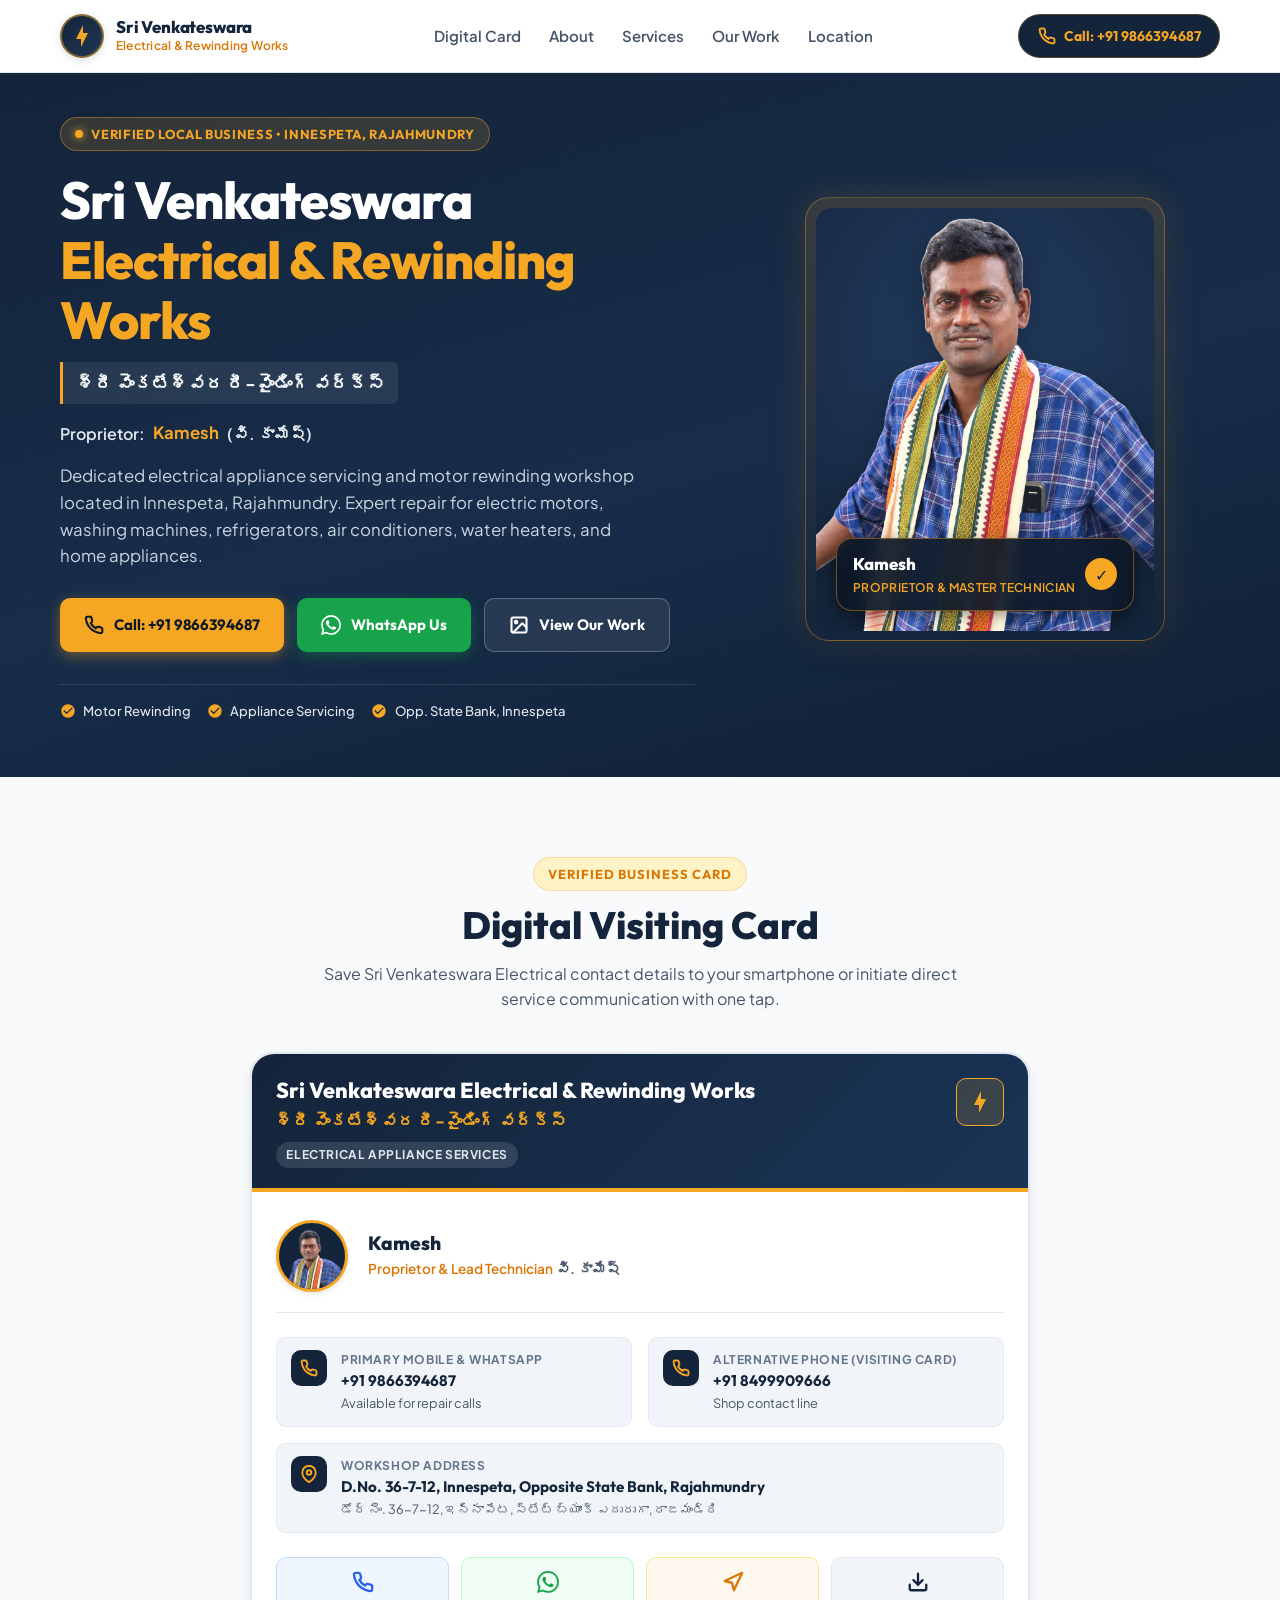
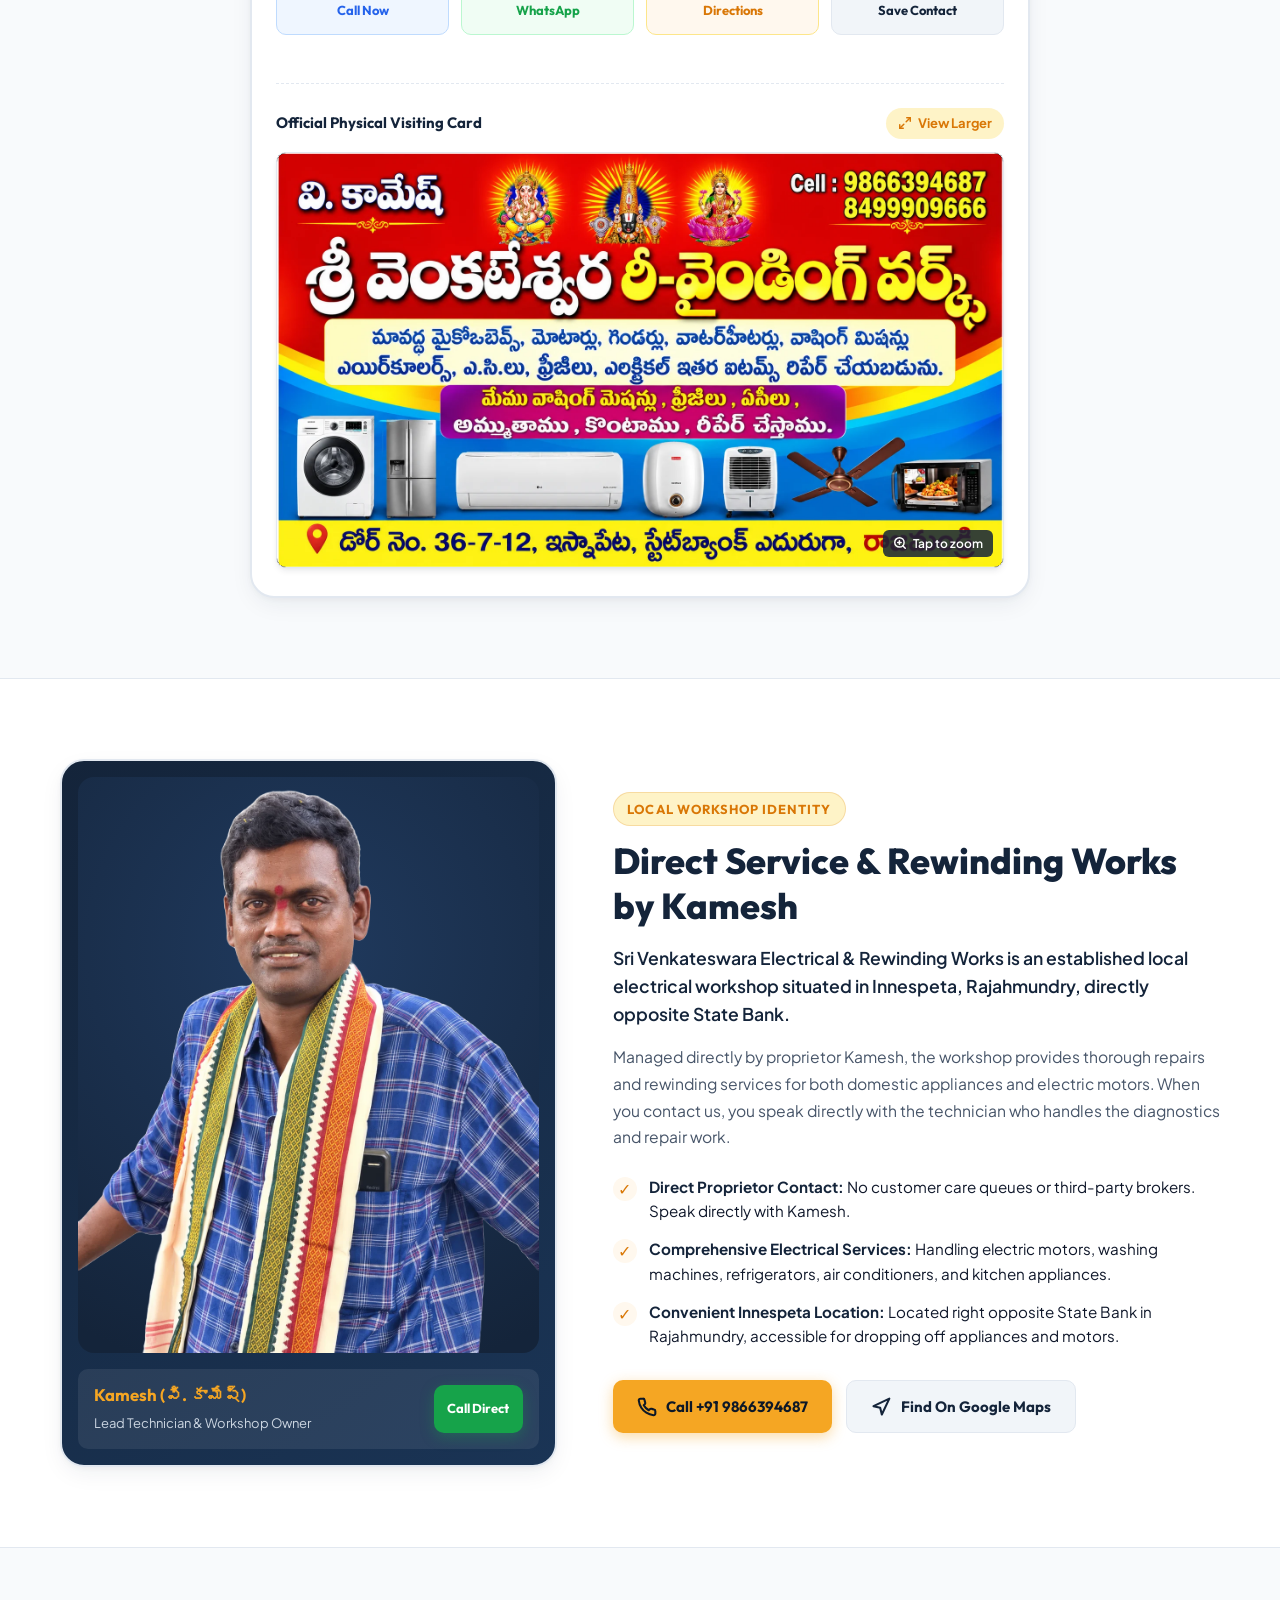
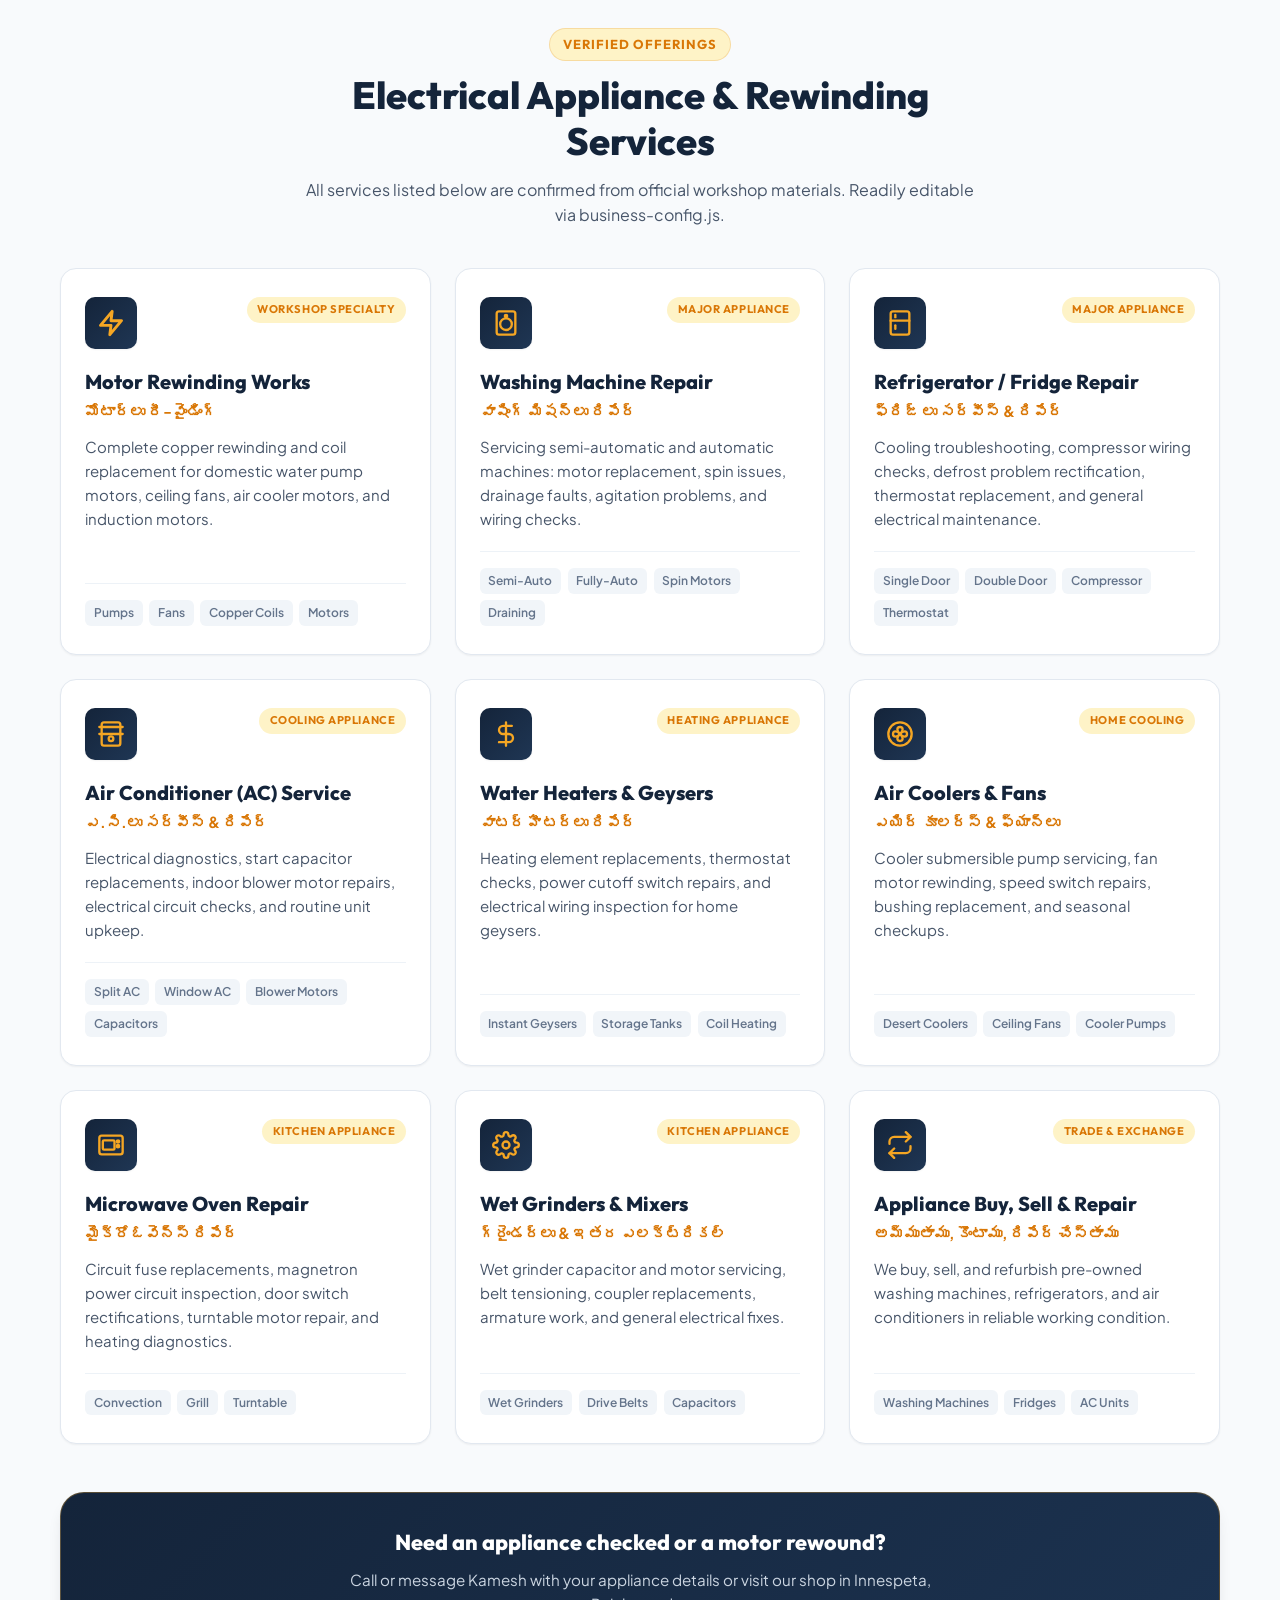
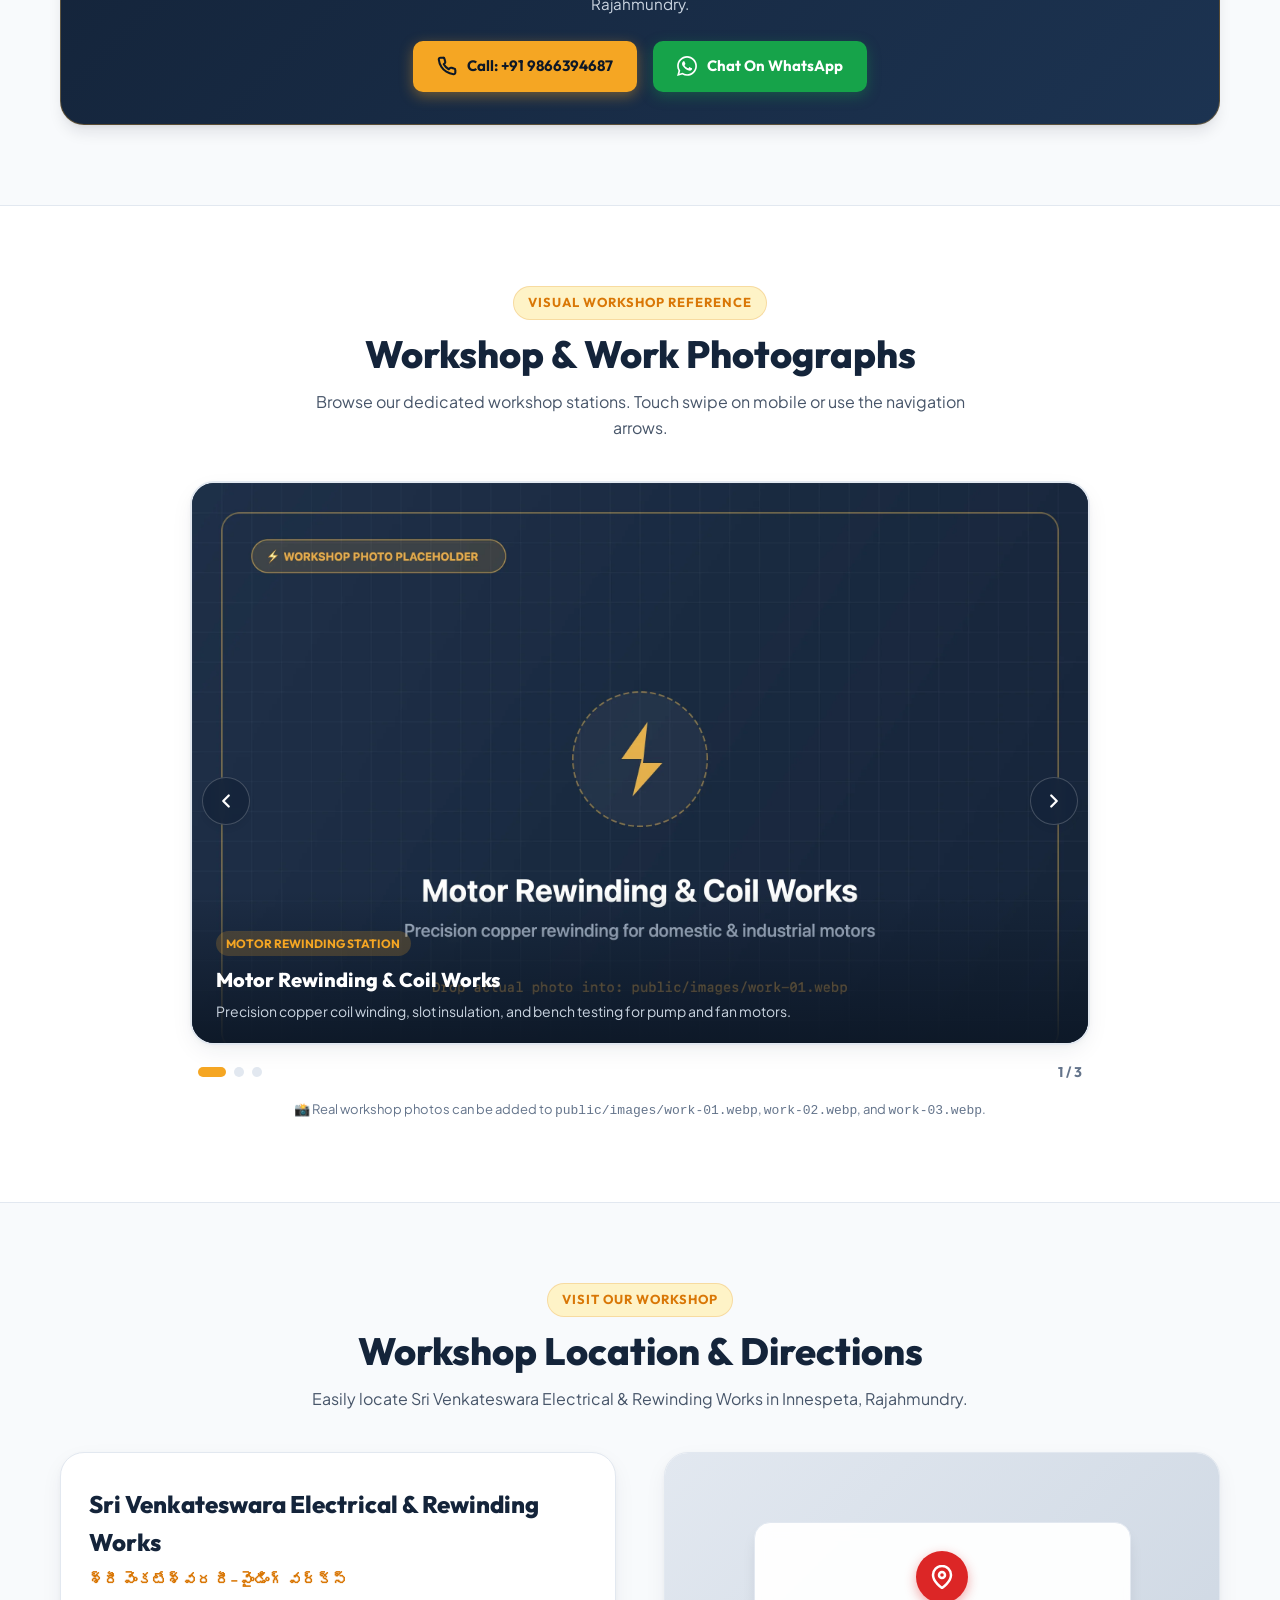
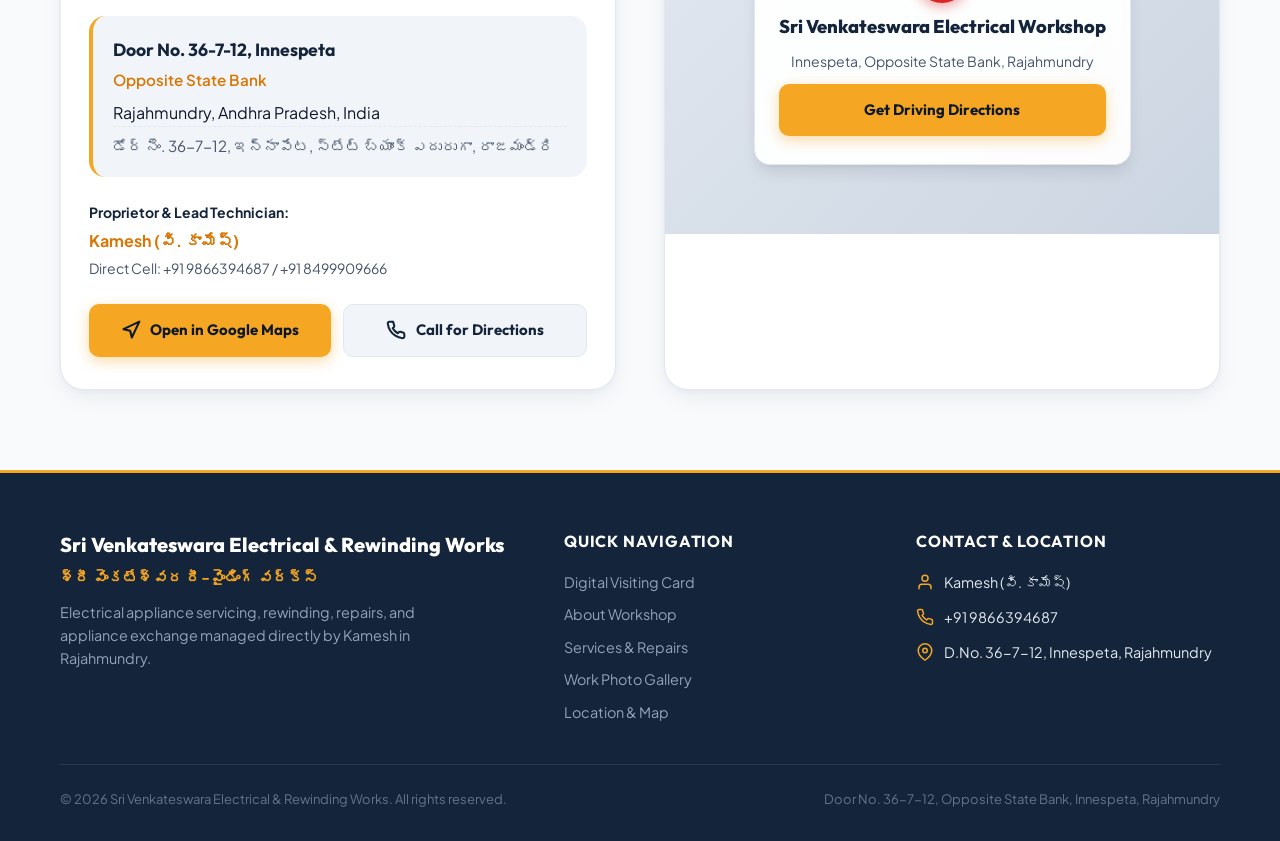
==== commit 07eb3740: "feat: owner photo favicon and scroll-linked morph animation into navbar circle" ====
--- a/sri-venkateswara-electrical/index.html
+++ b/sri-venkateswara-electrical/index.html
@@ -21,9 +21,10 @@
   <meta property="og:image" content="public/images/visiting-card-front.png">
   <meta property="og:locale" content="en_IN">
 
-  <!-- Favicon & Canonical -->
+  <!-- Favicon & Touch Icons with Owner Photo -->
+  <link rel="icon" type="image/png" sizes="128x128" href="favicon.png">
   <link rel="icon" type="image/svg+xml" href="favicon.svg">
-  <link rel="apple-touch-icon" href="favicon.svg">
+  <link rel="apple-touch-icon" sizes="180x180" href="apple-touch-icon.png">
   <link rel="canonical" href="https://venkatesh-0007.github.io/SVER_works/">
 
   <!-- Google Fonts Preconnect & Stylesheets -->
@@ -71,10 +72,11 @@
        ========================================================================= -->
   <header class="site-header" id="siteHeader">
     <div class="container header-container">
-      <!-- Brand Logo / Emblem -->
+      <!-- Brand Logo / Emblem with Owner Avatar Morph Dock -->
       <a href="#hero" class="brand-identity" aria-label="Sri Venkateswara Electrical & Rewinding Works Home">
-        <div class="brand-emblem" aria-hidden="true">
-          <svg viewBox="0 0 24 24" fill="currentColor">
+        <div class="brand-emblem" id="navbarEmblem" aria-hidden="true">
+          <img src="public/images/owner-avatar.webp" alt="Kamesh" class="navbar-avatar-img" id="navbarAvatarImg">
+          <svg class="navbar-icon-spark" id="navbarIconSpark" viewBox="0 0 24 24" fill="currentColor">
             <path d="M11 15H6l7-14v8h5l-7 14v-8z"/>
           </svg>
         </div>
@@ -1032,6 +1034,11 @@
     </div>
   </div>
 
+  <!-- Dynamic Scroll-Linked Morphing Avatar Element -->
+  <div class="scroll-morph-avatar" id="scrollMorphAvatar" aria-hidden="true">
+    <img src="public/images/owner-avatar.webp" alt="" width="140" height="140">
+  </div>
+
   <!-- Toast Notification Alert -->
   <div class="toast-notice" id="toastNotice" role="status" aria-live="polite">
     <svg width="18" height="18" viewBox="0 0 24 24" fill="none" stroke="#22C55E" stroke-width="3" stroke-linecap="round" stroke-linejoin="round" aria-hidden="true">
--- a/sri-venkateswara-electrical/styles.css
+++ b/sri-venkateswara-electrical/styles.css
@@ -260,19 +260,79 @@
   width: 44px;
   height: 44px;
   background: linear-gradient(135deg, var(--color-navy) 0%, var(--color-navy-light) 100%);
-  border-radius: var(--radius-md);
+  border-radius: var(--radius-full);
   display: flex;
   align-items: center;
   justify-content: center;
   color: var(--color-orange);
   flex-shrink: 0;
-  border: 1.5px solid rgba(245, 166, 35, 0.3);
+  border: 2px solid rgba(245, 166, 35, 0.5);
   box-shadow: 0 2px 8px rgba(20, 36, 58, 0.15);
-}
-
-.brand-emblem svg {
-  width: 26px;
-  height: 26px;
+  position: relative;
+  overflow: hidden;
+  transition: box-shadow var(--transition-normal), border-color var(--transition-normal);
+}
+
+.brand-emblem.has-docked-avatar {
+  border-color: var(--color-orange);
+  box-shadow: 0 0 16px rgba(245, 166, 35, 0.55), 0 2px 8px rgba(20, 36, 58, 0.2);
+}
+
+.navbar-avatar-img {
+  position: absolute;
+  top: 0;
+  left: 0;
+  width: 100%;
+  height: 100%;
+  object-fit: cover;
+  border-radius: 50%;
+  opacity: 0;
+  transform: scale(0.65);
+  transition: opacity 220ms ease, transform 220ms ease;
+  z-index: 2;
+}
+
+.brand-emblem.has-docked-avatar .navbar-avatar-img {
+  opacity: 1;
+  transform: scale(1);
+}
+
+.navbar-icon-spark {
+  width: 24px;
+  height: 24px;
+  transition: opacity 200ms ease, transform 200ms ease;
+  z-index: 1;
+}
+
+.brand-emblem.has-docked-avatar .navbar-icon-spark {
+  opacity: 0;
+  transform: scale(0.4);
+}
+
+/* --- Scroll-Linked Morphing Avatar --- */
+.scroll-morph-avatar {
+  position: fixed;
+  top: 0;
+  left: 0;
+  width: 140px;
+  height: 140px;
+  border-radius: 50%;
+  overflow: hidden;
+  border: 3px solid var(--color-orange);
+  background: var(--color-navy);
+  box-shadow: 0 12px 32px rgba(0, 0, 0, 0.45), 0 0 24px rgba(245, 166, 35, 0.4);
+  z-index: 1000;
+  pointer-events: none;
+  opacity: 0;
+  visibility: hidden;
+  will-change: transform, opacity;
+  transform-origin: center center;
+}
+
+.scroll-morph-avatar img {
+  width: 100%;
+  height: 100%;
+  object-fit: cover;
 }
 
 .brand-text-block {
@@ -731,6 +791,8 @@
   display: flex;
   align-items: flex-end;
   justify-content: center;
+  will-change: transform, opacity;
+  transition: transform 150ms ease-out, opacity 150ms ease-out;
 }
 
 .hero-owner-img {
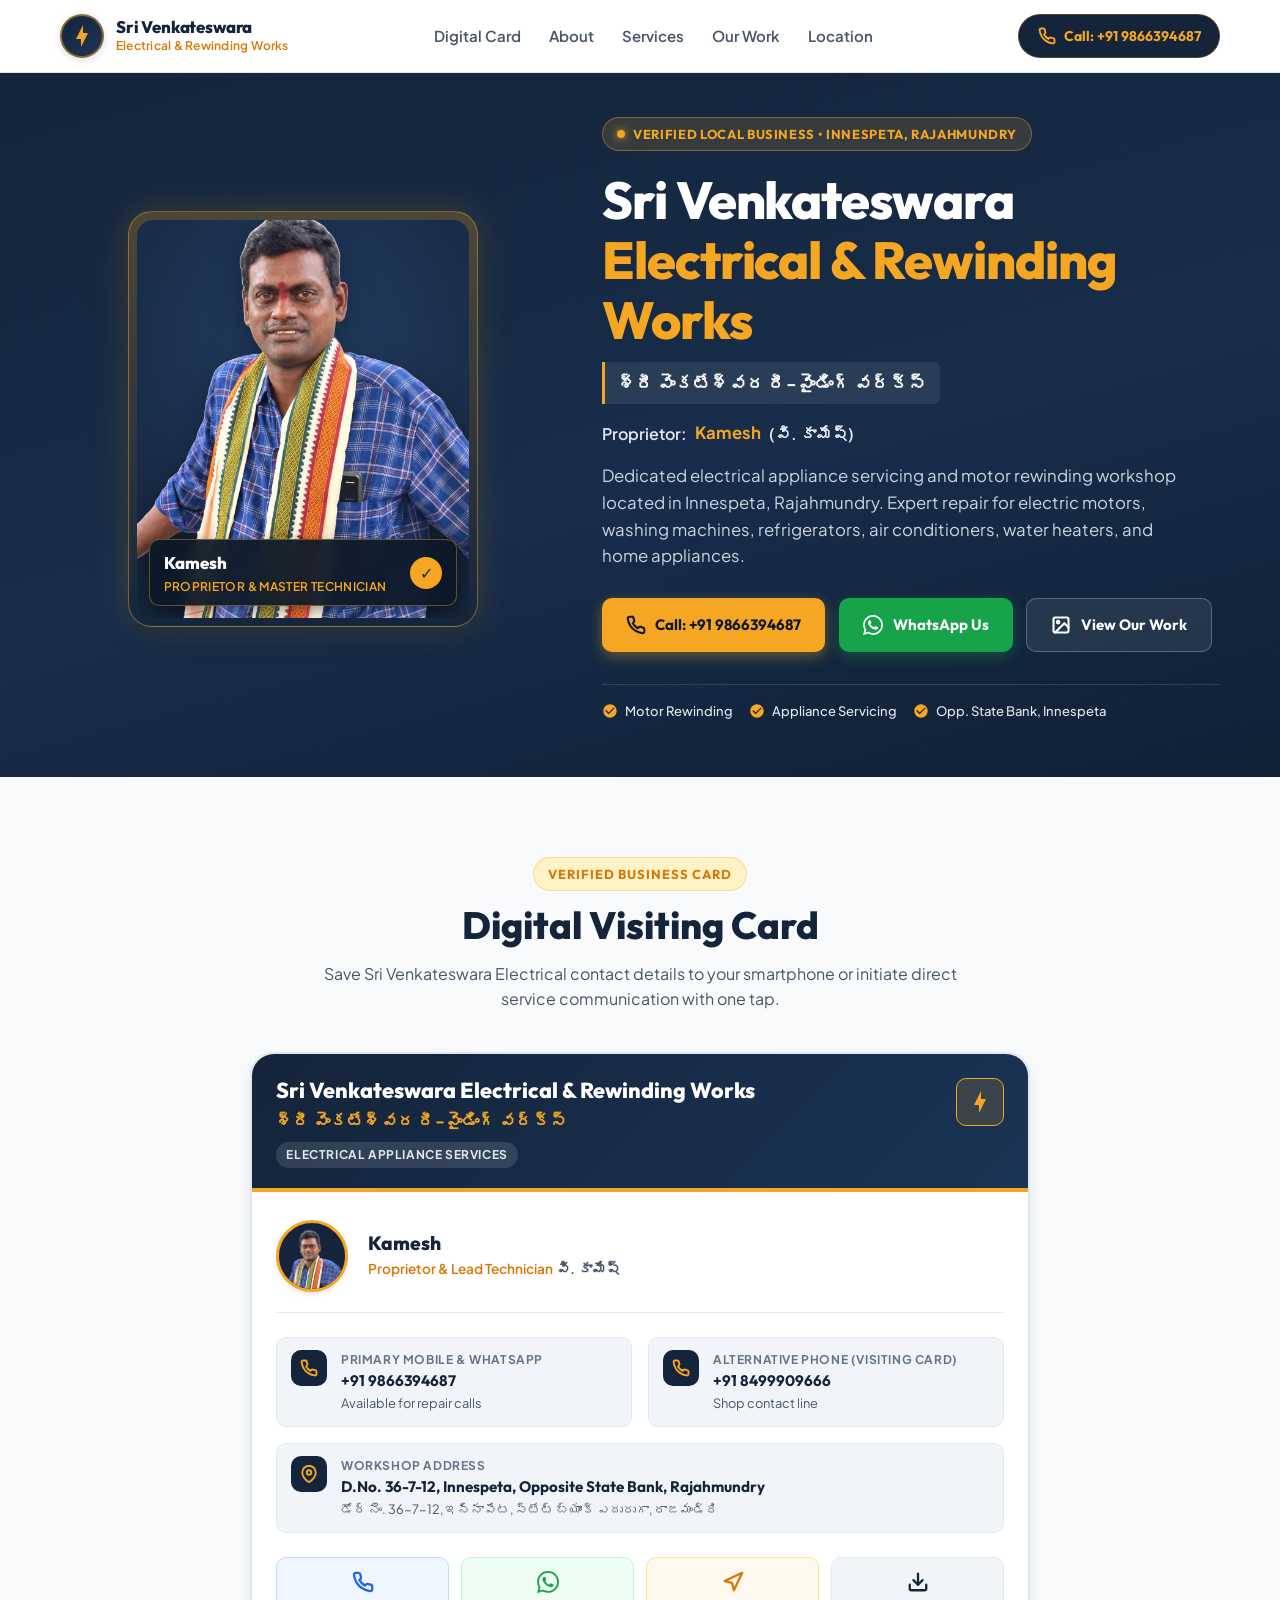
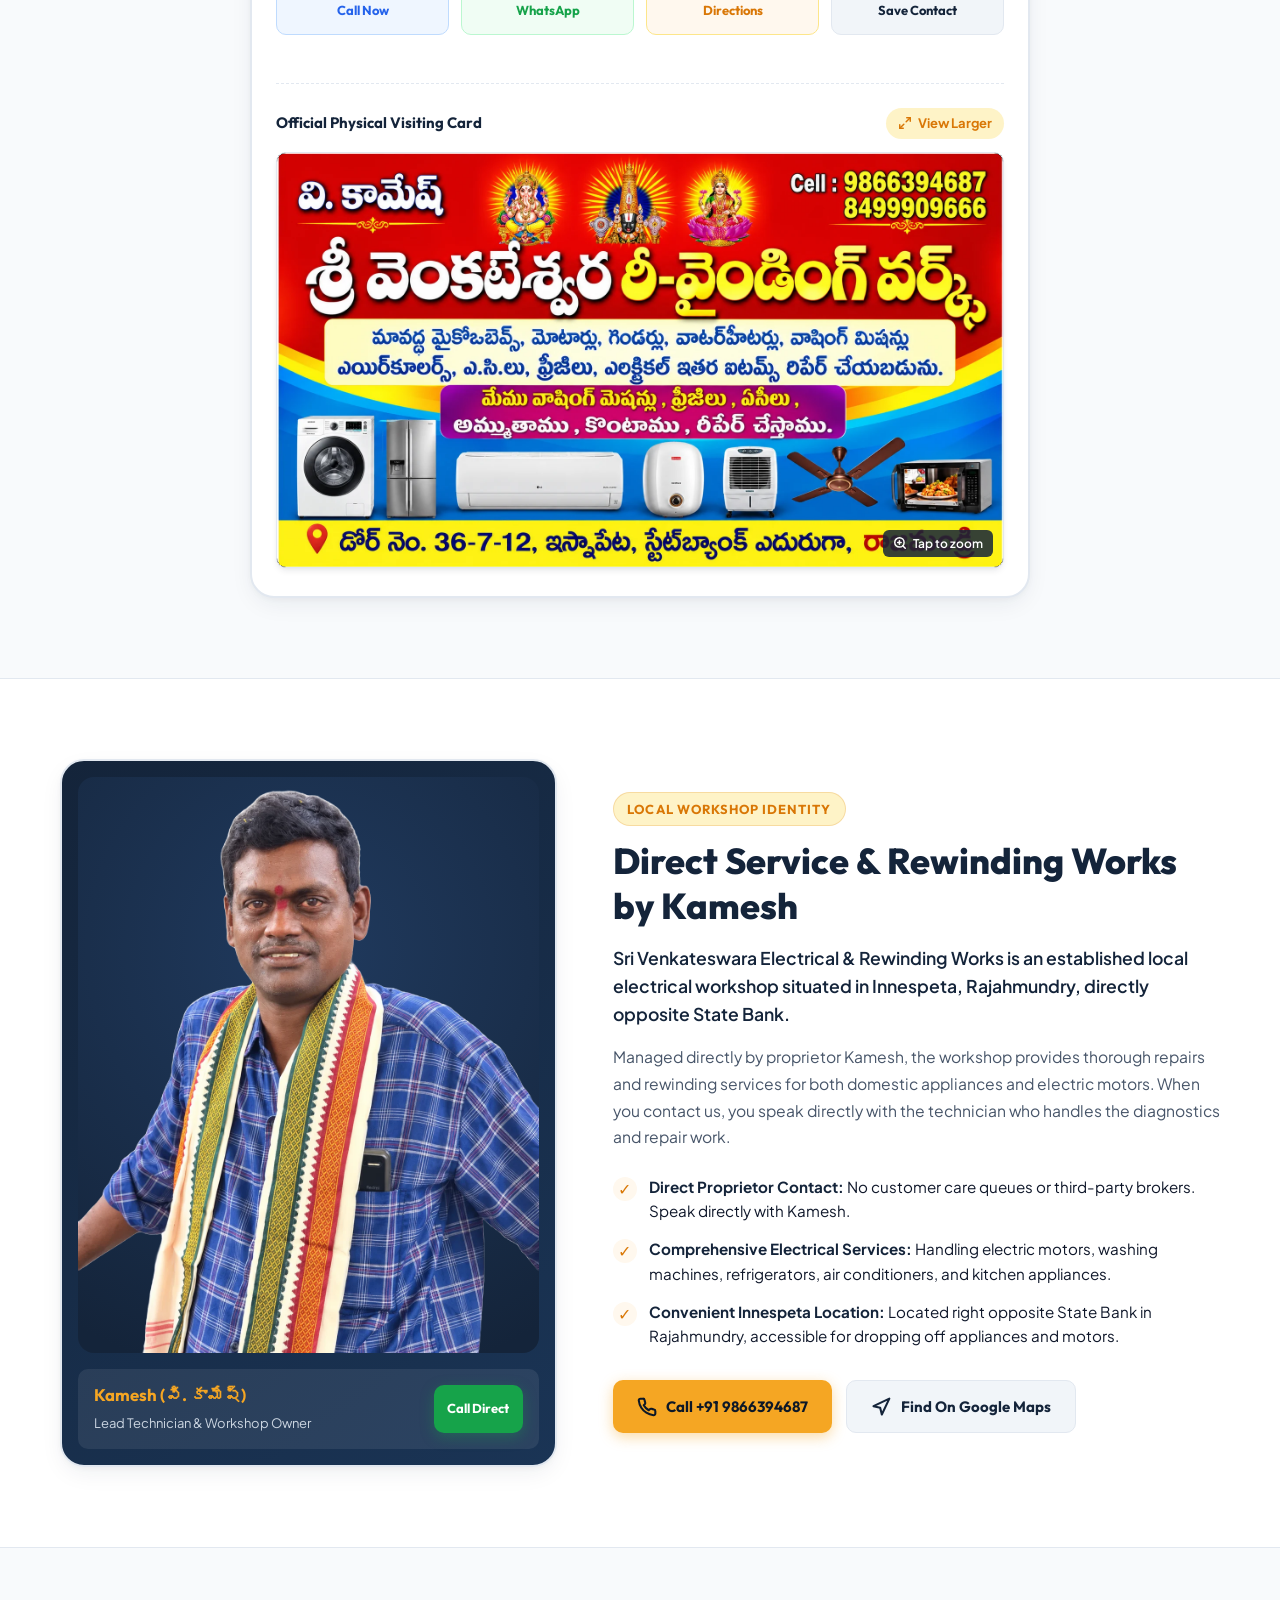
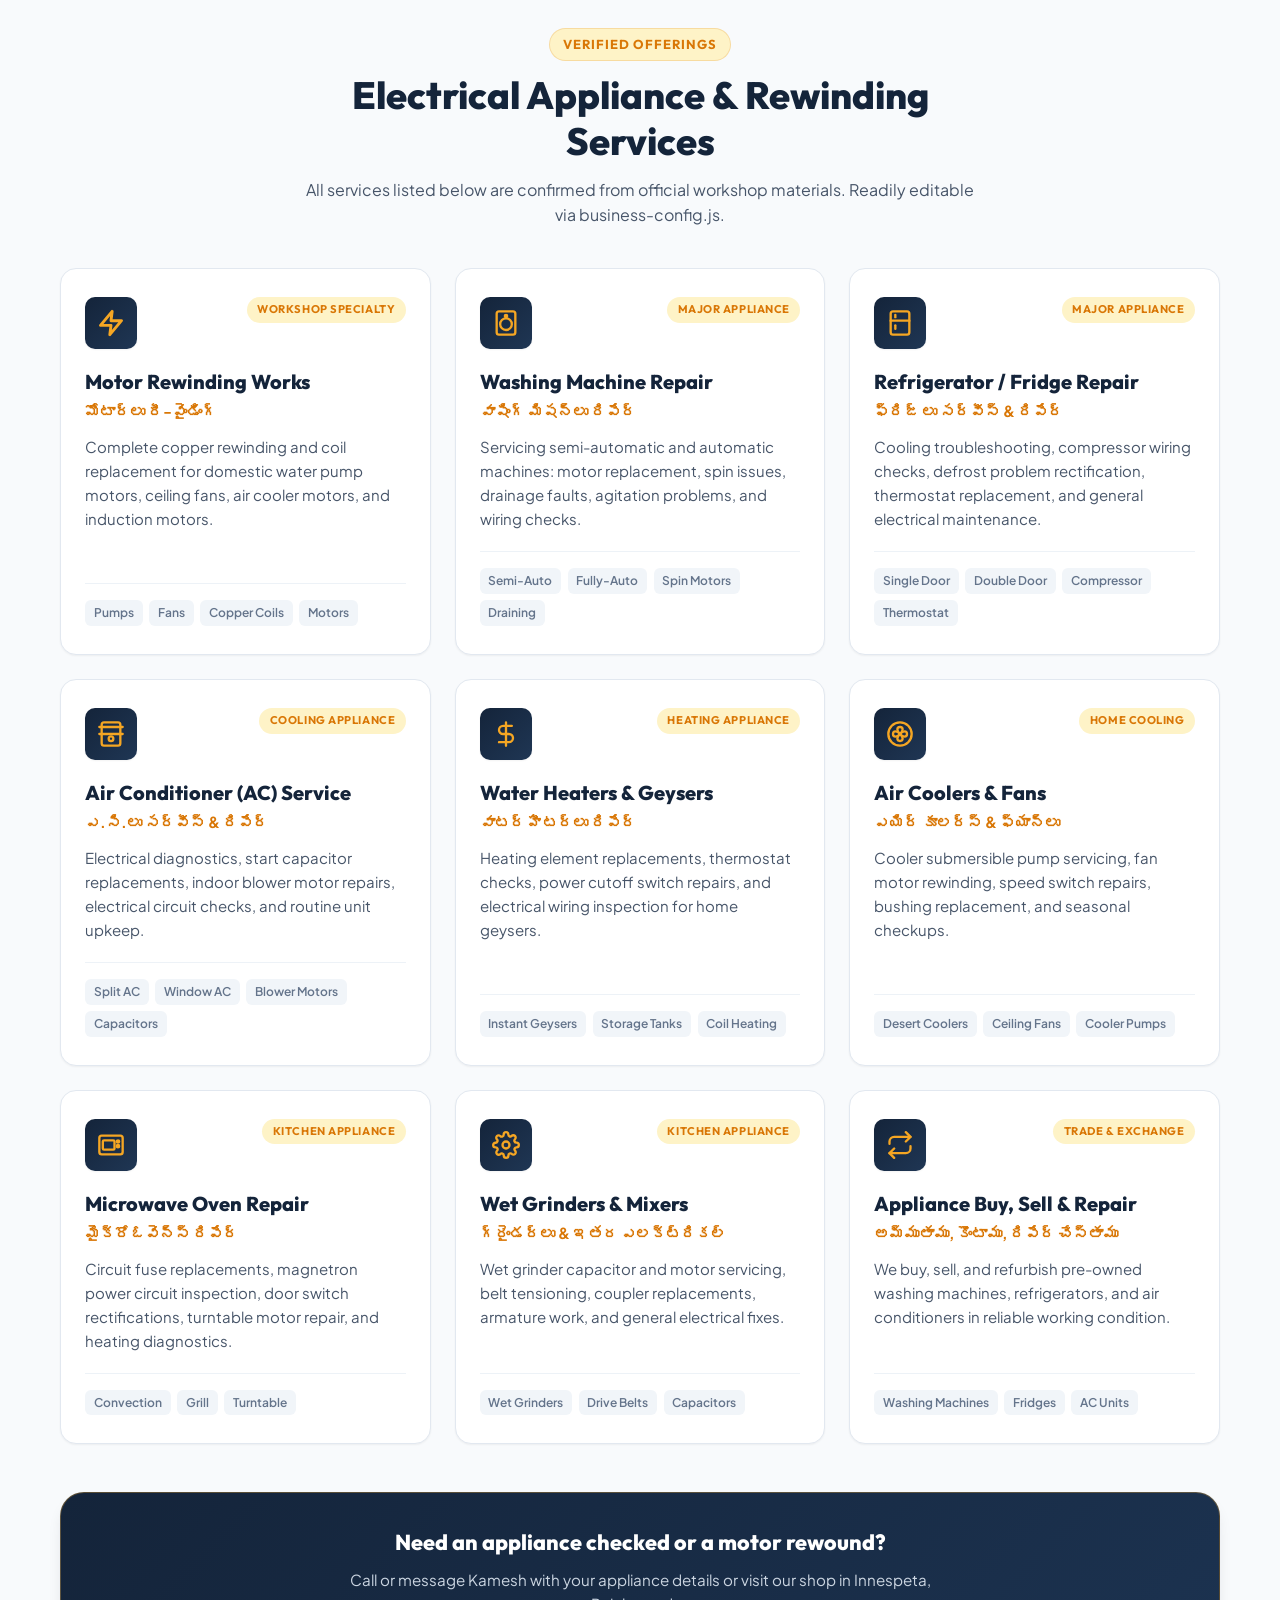
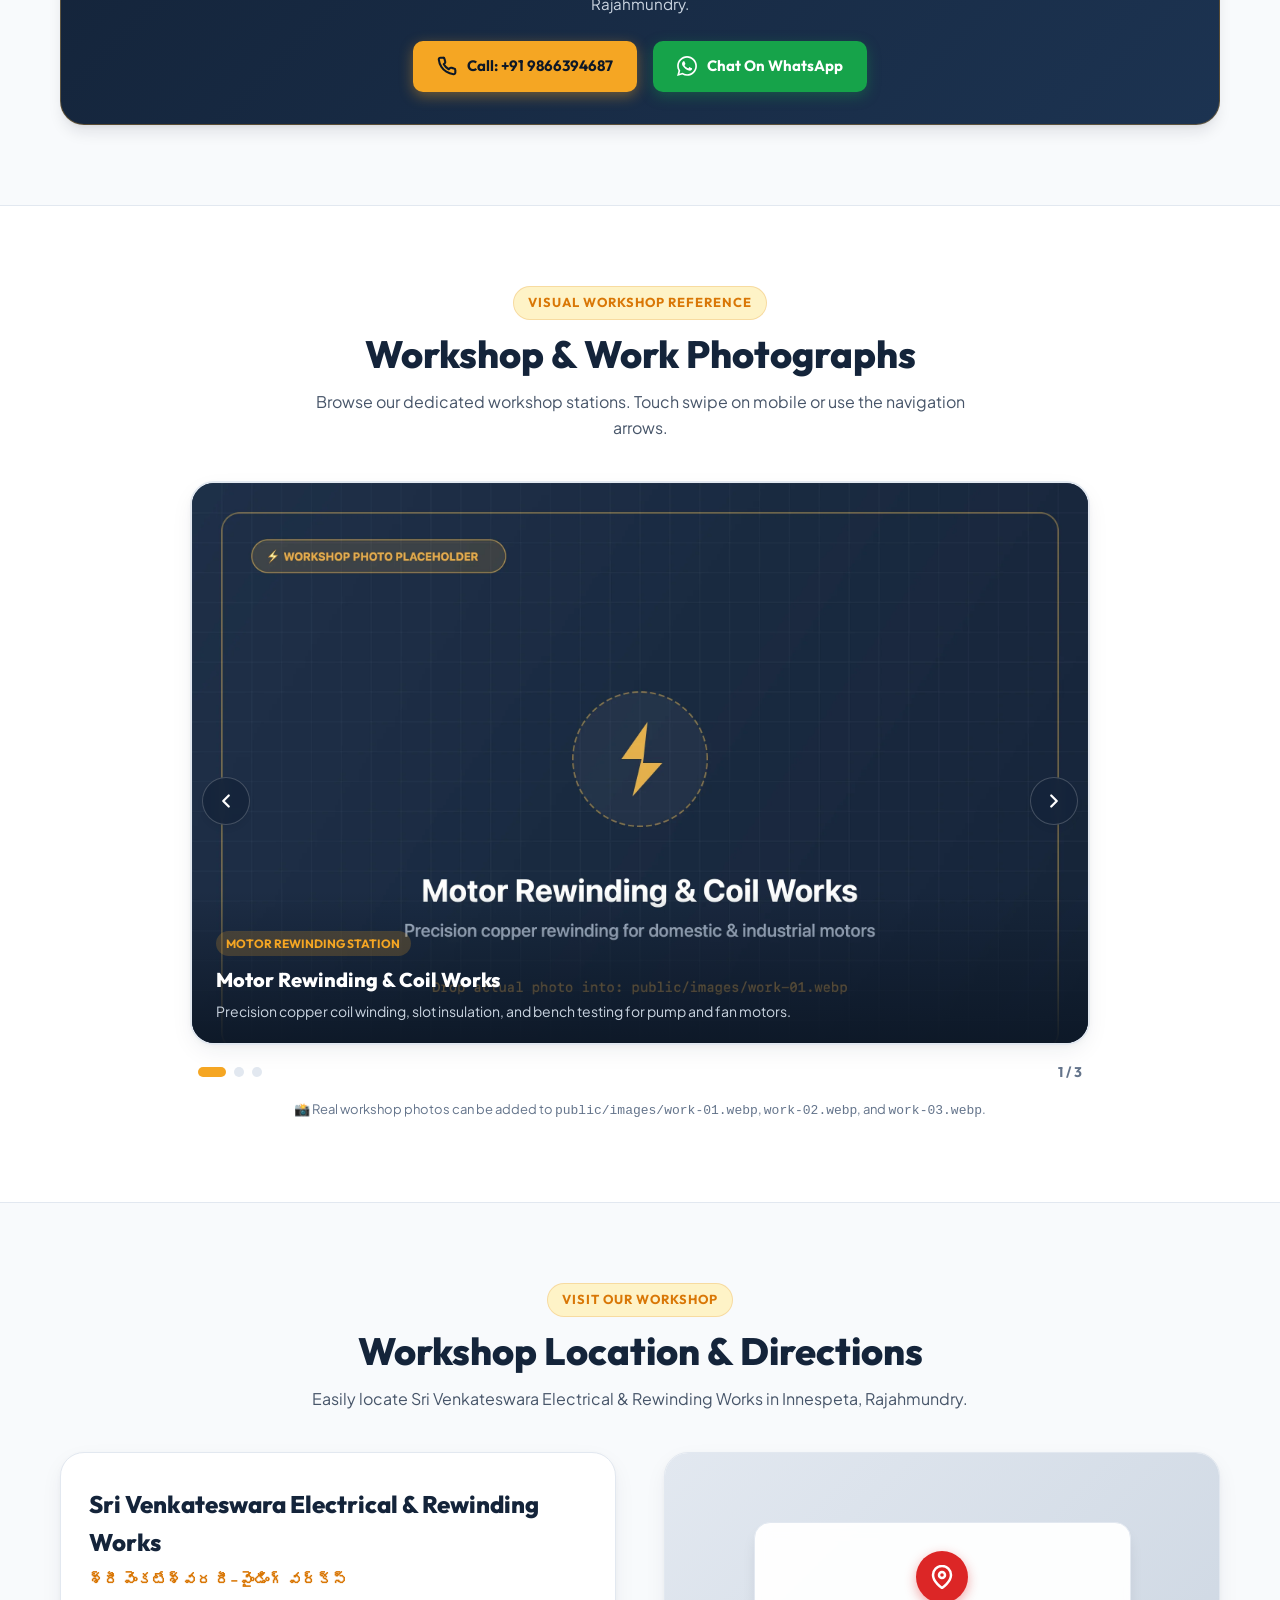
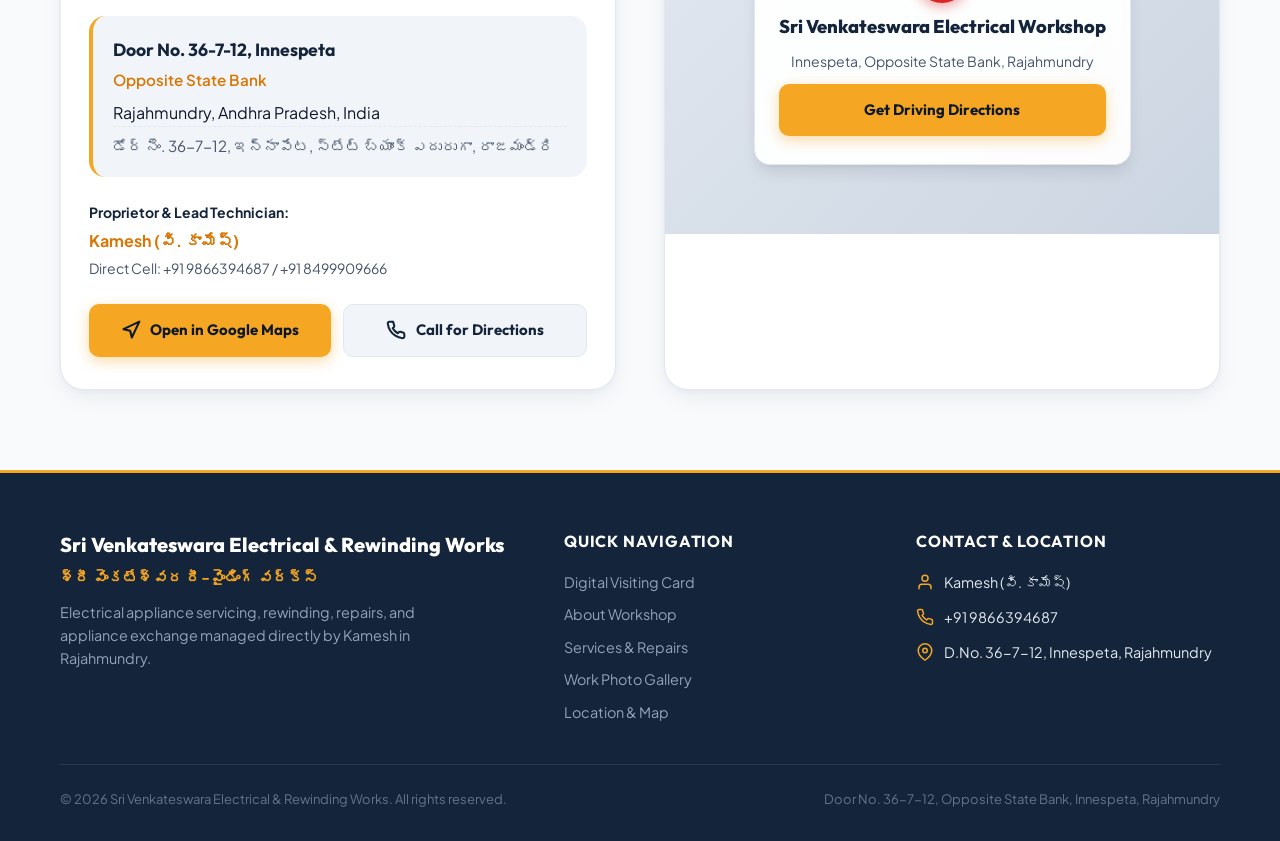
==== commit 58bda0b1: "feat: display owner photo first before introduction with smooth scroll-merge into navbar icon" ====
--- a/sri-venkateswara-electrical/index.html
+++ b/sri-venkateswara-electrical/index.html
@@ -161,73 +161,7 @@
     <section class="hero-section" id="hero">
       <div class="hero-pattern" aria-hidden="true"></div>
       <div class="container hero-grid">
-        <!-- Hero Text & CTA -->
-        <div class="hero-content">
-          <div class="hero-badge-pill">
-            <span class="pulse-dot" aria-hidden="true"></span>
-            <span>Verified Local Business • Innespeta, Rajahmundry</span>
-          </div>
-
-          <h1 class="hero-title">
-            Sri Venkateswara <span class="hero-title-highlight">Electrical &amp; Rewinding Works</span>
-          </h1>
-
-          <div class="hero-telugu-banner" lang="te">
-            శ్రీ వెంకటేశ్వర రీ-వైండింగ్ వర్క్స్
-          </div>
-
-          <div class="hero-owner-tag">
-            <span>Proprietor:</span>
-            <strong>Kamesh</strong>
-            <span class="hero-owner-telugu">(వి. కామేష్)</span>
-          </div>
-
-          <p class="hero-description">
-            Dedicated electrical appliance servicing and motor rewinding workshop located in Innespeta, Rajahmundry. Expert repair for electric motors, washing machines, refrigerators, air conditioners, water heaters, and home appliances.
-          </p>
-
-          <div class="hero-cta-group">
-            <a href="tel:+919866394687" class="btn btn-primary-phone" data-action="phone" aria-label="Call Kamesh at Sri Venkateswara Electrical">
-              <svg viewBox="0 0 24 24" fill="none" stroke="currentColor" stroke-width="2.5" stroke-linecap="round" stroke-linejoin="round" aria-hidden="true">
-                <path d="M22 16.92v3a2 2 0 0 1-2.18 2 19.79 19.79 0 0 1-8.63-3.07 19.5 19.5 0 0 1-6-6 19.79 19.79 0 0 1-3.07-8.67A2 2 0 0 1 4.11 2h3a2 2 0 0 1 2 1.72 12.84 12.84 0 0 0 .7 2.81 2 2 0 0 1-.45 2.11L8.09 9.91a16 16 0 0 0 6 6l1.27-1.27a2 2 0 0 1 2.11-.45 12.84 12.84 0 0 0 2.81.7A2 2 0 0 1 22 16.92z"/>
-              </svg>
-              <span>Call: +91 9866394687</span>
-            </a>
-
-            <a href="https://wa.me/919866394687" target="_blank" rel="noopener noreferrer" class="btn btn-whatsapp" data-action="whatsapp" aria-label="Send WhatsApp message to Kamesh">
-              <svg viewBox="0 0 24 24" fill="currentColor" aria-hidden="true">
-                <path d="M.057 24l1.687-6.163c-1.041-1.804-1.588-3.849-1.587-5.946.003-6.556 5.338-11.891 11.893-11.891 3.181.001 6.167 1.24 8.413 3.488 2.245 2.248 3.481 5.236 3.48 8.414-.003 6.557-5.338 11.892-11.893 11.892-1.99-.001-3.951-.5-5.688-1.448l-6.305 1.654zm6.597-3.807c1.676.995 3.276 1.591 5.392 1.592 5.448 0 9.886-4.434 9.889-9.885.002-5.462-4.415-9.89-9.881-9.892-5.452 0-9.887 4.434-9.889 9.884-.001 2.225.651 3.891 1.746 5.634l-.999 3.648 3.742-.981zm11.387-5.464c-.074-.124-.272-.198-.57-.347-.297-.149-1.758-.868-2.031-.967-.272-.099-.47-.149-.669.149-.198.297-.768.967-.941 1.165-.173.198-.347.223-.644.074-.297-.149-1.255-.462-2.39-1.475-.883-.788-1.48-1.761-1.653-2.059-.173-.297-.018-.458.13-.606.134-.133.297-.347.446-.521.151-.172.2-.296.3-.495.099-.198.05-.372-.025-.521-.075-.148-.669-1.611-.916-2.206-.242-.579-.487-.501-.669-.51l-.57-.01c-.198 0-.52.074-.792.372s-1.04 1.016-1.04 2.479 1.065 2.876 1.213 3.074c.149.198 2.095 3.2 5.076 4.487.709.306 1.263.489 1.694.626.712.226 1.36.194 1.872.118.571-.085 1.758-.719 2.006-1.413.248-.695.248-1.29.173-1.414z"/>
-              </svg>
-              <span>WhatsApp Us</span>
-            </a>
-
-            <a href="#gallery" class="btn btn-secondary-outline">
-              <svg viewBox="0 0 24 24" fill="none" stroke="currentColor" stroke-width="2.5" stroke-linecap="round" stroke-linejoin="round" aria-hidden="true">
-                <rect x="3" y="3" width="18" height="18" rx="2" ry="2"/>
-                <circle cx="8.5" cy="8.5" r="1.5"/>
-                <polyline points="21 15 16 10 5 21"/>
-              </svg>
-              <span>View Our Work</span>
-            </a>
-          </div>
-
-          <div class="hero-badges-row">
-            <div class="hero-mini-badge">
-              <svg viewBox="0 0 24 24" fill="currentColor" aria-hidden="true"><path d="M12 2C6.48 2 2 6.48 2 12s4.48 10 10 10 10-4.48 10-10S17.52 2 12 2zm-2 15l-5-5 1.41-1.41L10 14.17l7.59-7.59L19 8l-9 9z"/></svg>
-              <span>Motor Rewinding</span>
-            </div>
-            <div class="hero-mini-badge">
-              <svg viewBox="0 0 24 24" fill="currentColor" aria-hidden="true"><path d="M12 2C6.48 2 2 6.48 2 12s4.48 10 10 10 10-4.48 10-10S17.52 2 12 2zm-2 15l-5-5 1.41-1.41L10 14.17l7.59-7.59L19 8l-9 9z"/></svg>
-              <span>Appliance Servicing</span>
-            </div>
-            <div class="hero-mini-badge">
-              <svg viewBox="0 0 24 24" fill="currentColor" aria-hidden="true"><path d="M12 2C6.48 2 2 6.48 2 12s4.48 10 10 10 10-4.48 10-10S17.52 2 12 2zm-2 15l-5-5 1.41-1.41L10 14.17l7.59-7.59L19 8l-9 9z"/></svg>
-              <span>Opp. State Bank, Innespeta</span>
-            </div>
-          </div>
-        </div>
-
-        <!-- Hero Owner Photo Spotlight Frame -->
+        <!-- Hero Owner Photo Spotlight Frame (Appears FIRST before introduction) -->
         <div class="hero-image-col">
           <div class="hero-owner-frame">
             <div class="hero-owner-canvas">
@@ -243,6 +177,72 @@
                 </div>
                 <div class="verified-icon-badge" title="Verified Workshop Proprietor" aria-hidden="true">✓</div>
               </div>
+            </div>
+          </div>
+        </div>
+
+        <!-- Hero Text & CTA (Introduction) -->
+        <div class="hero-content">
+          <div class="hero-badge-pill">
+            <span class="pulse-dot" aria-hidden="true"></span>
+            <span>Verified Local Business • Innespeta, Rajahmundry</span>
+          </div>
+
+          <h1 class="hero-title">
+            Sri Venkateswara <span class="hero-title-highlight">Electrical &amp; Rewinding Works</span>
+          </h1>
+
+          <div class="hero-telugu-banner" lang="te">
+            శ్రీ వెంకటేశ్వర రీ-వైండింగ్ వర్క్స్
+          </div>
+
+          <div class="hero-owner-tag">
+            <span>Proprietor:</span>
+            <strong>Kamesh</strong>
+            <span class="hero-owner-telugu">(వి. కామేష్)</span>
+          </div>
+
+          <p class="hero-description">
+            Dedicated electrical appliance servicing and motor rewinding workshop located in Innespeta, Rajahmundry. Expert repair for electric motors, washing machines, refrigerators, air conditioners, water heaters, and home appliances.
+          </p>
+
+          <div class="hero-cta-group">
+            <a href="tel:+919866394687" class="btn btn-primary-phone" data-action="phone" aria-label="Call Kamesh at Sri Venkateswara Electrical">
+              <svg viewBox="0 0 24 24" fill="none" stroke="currentColor" stroke-width="2.5" stroke-linecap="round" stroke-linejoin="round" aria-hidden="true">
+                <path d="M22 16.92v3a2 2 0 0 1-2.18 2 19.79 19.79 0 0 1-8.63-3.07 19.5 19.5 0 0 1-6-6 19.79 19.79 0 0 1-3.07-8.67A2 2 0 0 1 4.11 2h3a2 2 0 0 1 2 1.72 12.84 12.84 0 0 0 .7 2.81 2 2 0 0 1-.45 2.11L8.09 9.91a16 16 0 0 0 6 6l1.27-1.27a2 2 0 0 1 2.11-.45 12.84 12.84 0 0 0 2.81.7A2 2 0 0 1 22 16.92z"/>
+              </svg>
+              <span>Call: +91 9866394687</span>
+            </a>
+
+            <a href="https://wa.me/919866394687" target="_blank" rel="noopener noreferrer" class="btn btn-whatsapp" data-action="whatsapp" aria-label="Send WhatsApp message to Kamesh">
+              <svg viewBox="0 0 24 24" fill="currentColor" aria-hidden="true">
+                <path d="M.057 24l1.687-6.163c-1.041-1.804-1.588-3.849-1.587-5.946.003-6.556 5.338-11.891 11.893-11.891 3.181.001 6.167 1.24 8.413 3.488 2.245 2.248 3.481 5.236 3.48 8.414-.003 6.557-5.338 11.892-11.893 11.892-1.99-.001-3.951-.5-5.688-1.448l-6.305 1.654zm6.597-3.807c1.676.995 3.276 1.591 5.392 1.592 5.448 0 9.886-4.434 9.889-9.885.002-5.462-4.415-9.89-9.881-9.892-5.452 0-9.887 4.434-9.889 9.884-.001 2.225.651 3.891 1.746 5.634l-.999 3.648 3.742-.981zm11.387-5.464c-.074-.124-.272-.198-.57-.347-.297-.149-1.758-.868-2.031-.967-.272-.099-.47-.149-.669.149-.198.297-.768.967-.941 1.165-.173.198-.347.223-.644.074-.297-.149-1.255-.462-2.39-1.475-.883-.788-1.48-1.761-1.653-2.059-.173-.297-.018-.458.13-.606.134-.133.297-.347.446-.521.151-.172.2-.296.3-.495.099-.198.05-.372-.025-.521-.075-.148-.669-1.611-.916-2.206-.242-.579-.487-.501-.669-.51l-.57-.01c-.198 0-.52.074-.792.372s-1.04 1.016-1.04 2.479 1.065 2.876 1.213 3.074c.149.198 2.095 3.2 5.076 4.487.709.306 1.263.489 1.694.626.712.226 1.36.194 1.872.118.571-.085 1.758-.719 2.006-1.413.248-.695.248-1.29.173-1.414z"/>
+              </svg>
+              <span>WhatsApp Us</span>
+            </a>
+
+            <a href="#gallery" class="btn btn-secondary-outline">
+              <svg viewBox="0 0 24 24" fill="none" stroke="currentColor" stroke-width="2.5" stroke-linecap="round" stroke-linejoin="round" aria-hidden="true">
+                <rect x="3" y="3" width="18" height="18" rx="2" ry="2"/>
+                <circle cx="8.5" cy="8.5" r="1.5"/>
+                <polyline points="21 15 16 10 5 21"/>
+              </svg>
+              <span>View Our Work</span>
+            </a>
+          </div>
+
+          <div class="hero-badges-row">
+            <div class="hero-mini-badge">
+              <svg viewBox="0 0 24 24" fill="currentColor" aria-hidden="true"><path d="M12 2C6.48 2 2 6.48 2 12s4.48 10 10 10 10-4.48 10-10S17.52 2 12 2zm-2 15l-5-5 1.41-1.41L10 14.17l7.59-7.59L19 8l-9 9z"/></svg>
+              <span>Motor Rewinding</span>
+            </div>
+            <div class="hero-mini-badge">
+              <svg viewBox="0 0 24 24" fill="currentColor" aria-hidden="true"><path d="M12 2C6.48 2 2 6.48 2 12s4.48 10 10 10 10-4.48 10-10S17.52 2 12 2zm-2 15l-5-5 1.41-1.41L10 14.17l7.59-7.59L19 8l-9 9z"/></svg>
+              <span>Appliance Servicing</span>
+            </div>
+            <div class="hero-mini-badge">
+              <svg viewBox="0 0 24 24" fill="currentColor" aria-hidden="true"><path d="M12 2C6.48 2 2 6.48 2 12s4.48 10 10 10 10-4.48 10-10S17.52 2 12 2zm-2 15l-5-5 1.41-1.41L10 14.17l7.59-7.59L19 8l-9 9z"/></svg>
+              <span>Opp. State Bank, Innespeta</span>
             </div>
           </div>
         </div>
--- a/sri-venkateswara-electrical/styles.css
+++ b/sri-venkateswara-electrical/styles.css
@@ -558,7 +558,7 @@
 .hero-grid {
   display: grid;
   grid-template-columns: 1fr;
-  gap: 2.5rem;
+  gap: 2rem;
   align-items: center;
   position: relative;
   z-index: 2;
@@ -566,7 +566,7 @@
 
 @media (min-width: 960px) {
   .hero-grid {
-    grid-template-columns: 1.15fr 0.85fr;
+    grid-template-columns: 0.88fr 1.12fr;
     gap: 3.5rem;
   }
 }
@@ -773,17 +773,24 @@
 .hero-owner-frame {
   position: relative;
   width: 100%;
-  max-width: 360px;
+  max-width: 290px;
+  margin: 0 auto;
   border-radius: var(--radius-xl);
-  background: linear-gradient(180deg, rgba(245, 166, 35, 0.15) 0%, rgba(20, 36, 58, 0.6) 100%);
-  padding: 10px;
-  box-shadow: var(--shadow-xl), 0 0 35px rgba(245, 166, 35, 0.15);
-  border: 1.5px solid rgba(245, 166, 35, 0.35);
+  background: linear-gradient(180deg, rgba(245, 166, 35, 0.25) 0%, rgba(20, 36, 58, 0.75) 100%);
+  padding: 8px;
+  box-shadow: var(--shadow-xl), 0 0 35px rgba(245, 166, 35, 0.2);
+  border: 1.5px solid rgba(245, 166, 35, 0.45);
+}
+
+@media (min-width: 960px) {
+  .hero-owner-frame {
+    max-width: 350px;
+  }
 }
 
 .hero-owner-canvas {
   width: 100%;
-  aspect-ratio: 4 / 5;
+  aspect-ratio: 4 / 4.8;
   background: radial-gradient(circle at 50% 30%, #223D61 0%, #14243A 90%);
   border-radius: calc(var(--radius-xl) - 8px);
   overflow: hidden;
@@ -810,15 +817,15 @@
 
 .hero-owner-badge {
   position: absolute;
-  bottom: 20px;
-  left: 20px;
-  right: 20px;
-  background: rgba(13, 24, 39, 0.9);
+  bottom: 12px;
+  left: 12px;
+  right: 12px;
+  background: rgba(13, 24, 39, 0.92);
   backdrop-filter: blur(8px);
   -webkit-backdrop-filter: blur(8px);
   border: 1px solid rgba(245, 166, 35, 0.4);
-  border-radius: var(--radius-lg);
-  padding: 0.75rem 1rem;
+  border-radius: var(--radius-md);
+  padding: 0.6rem 0.85rem;
   box-shadow: 0 4px 15px rgba(0, 0, 0, 0.4);
   display: flex;
   align-items: center;
